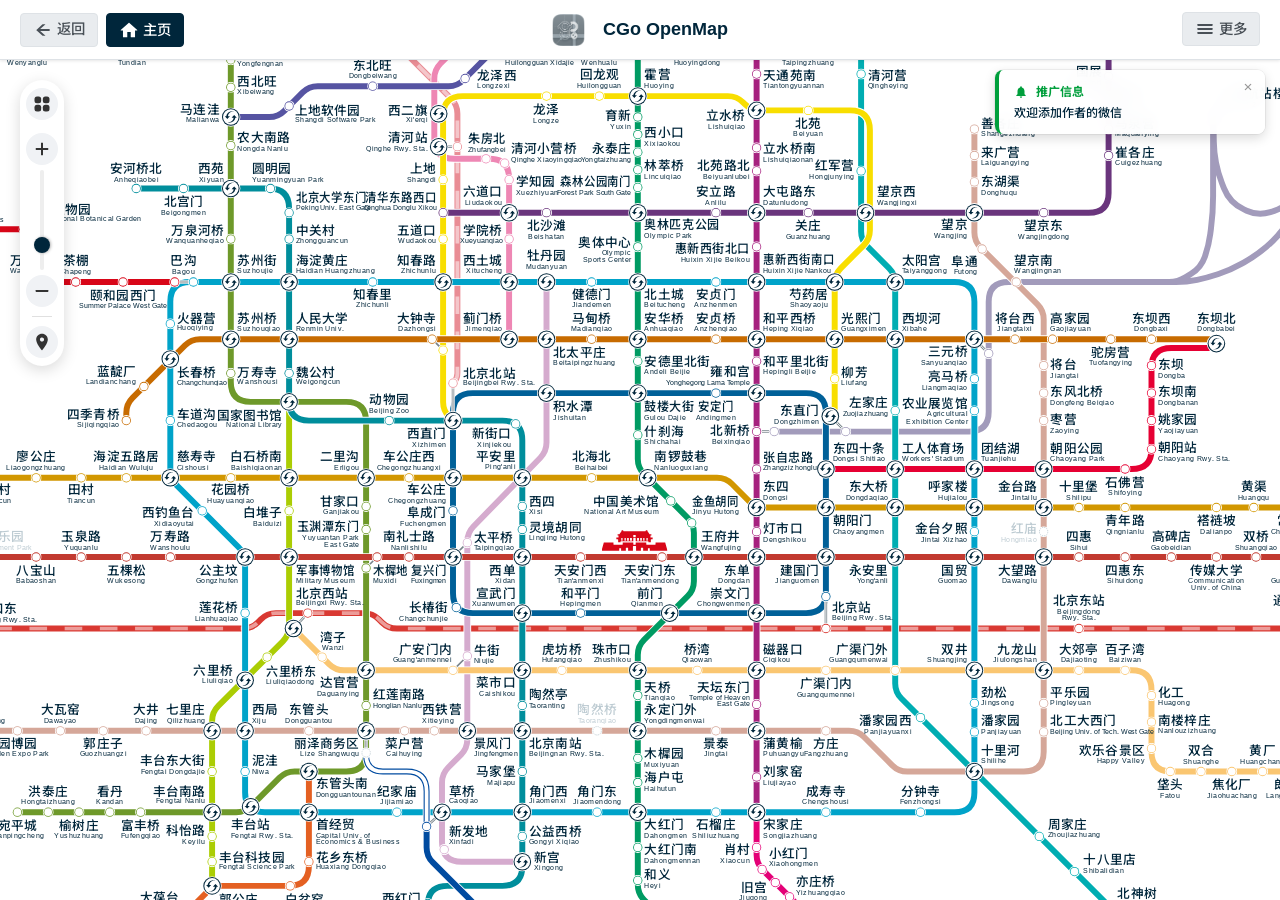
==== index.html @ d335fb93 "项目创建" ====
<!DOCTYPE html>
<html lang="zh-CN">

<head>
    <!-- ========================================================================== -->
    <!-- 1. 基础元数据与 SEO 配置 (Metadata & SEO Settings)                          -->
    <!-- 移植说明：制作新城市时，可在 city/data.js 中配置城市标题与描述，也会动态更新此处 -->
    <!-- ========================================================================== -->
    <meta charset="UTF-8">
    <meta name="viewport"
        content="width=device-width, initial-scale=1.0, maximum-scale=1.0, user-scalable=no, viewport-fit=cover">
    <meta name="color-scheme" content="light dark">
    <meta name="description" content="CGo OpenMap 是一款现代轻量、高度可扩展的开源城市轨道交通交互线路图引擎，支持快速制作和部署各城市地铁线路图。">
    <meta name="keywords" content="CGo OpenMap, 线路图开放平台, 开源地铁图, 城市轨道交通, 地铁线路图, 轨道交通">
    <meta name="author" content="Central Go">
    <meta property="og:title" content="CGo OpenMap - 城市轨道交通线路图开放平台">
    <meta property="og:description" content="轻量、现代化的开源城市轨道交通交互线路图引擎，支持自由定制与移植制作各城市线路图。">
    <meta property="og:image" content="./assets/icons/mapicon.png">

    <!-- 字体引入 (Web Fonts) -->
    <link rel="preconnect" href="https://fonts.loli.net">
    <link rel="preconnect" href="https://gstatic.loli.net" crossorigin>
    <link
        href="https://fonts.loli.net/css2?family=Arimo:wght@400;500;700&family=Noto+Sans+SC:wght@400;500;700&display=swap"
        rel="stylesheet">
    <link rel="shortcut icon" href="./assets/icons/favicon.ico">
    <link rel="manifest" href="./manifest.json">
    <meta name="theme-color" media="(prefers-color-scheme: light)" content="#ffffff">
    <meta name="theme-color" media="(prefers-color-scheme: dark)" content="#1a1a1a">
    <link rel="apple-touch-icon" href="./assets/icons/mapicon2.png">
    <meta name="apple-mobile-web-app-title" content="CGo OpenMap">
    <title>CGo OpenMap - 城市轨道交通线路图开放平台</title>

    <!-- ========================================================================== -->
    <!-- 2. 样式表加载 (Stylesheets)                                                 -->
    <!-- cgo_clr.css: 基础主题色与各线路标志色 CSS 变量                                -->
    <!-- cgo_element.css / cgo_ui.css / cgo_components.css: CGoUI 基础组件库样式表     -->
    <!-- style.css: 地图引擎核心样式、图层布局、动画与手势响应                          -->
    <!-- ========================================================================== -->
    <!-- CGoUI 核心 JS 模块预编译与最高优先级预加载 -->
    <link rel="modulepreload" href="core/cgo-ui.js?v=260903.220000">
    <link rel="stylesheet" href="css/cgo_clr.css?v=260903.220000">
    <link rel="stylesheet" href="css/cgo_element.css?v=260903.220000">
    <link rel="stylesheet" href="css/cgo_ui.css?v=260903.220000">
    <link rel="stylesheet" href="css/cgo_components.css?v=260903.220000">
    <link rel="stylesheet" href="css/style.css?v=260903.220000">
    <style>
        /* Web Components 自定义元素未注册前的占位与防无样式闪烁 (FOUC) */
        cgo-icon:not(:defined) {
            display: inline-flex;
            align-items: center;
            justify-content: center;
            visibility: visible;
            opacity: 0.6;
        }

        .title-short {
            display: none;
        }

        .title-full {
            display: inline;
        }

        @media (max-width: 768px) {
            .title-full {
                display: none;
            }

            .title-short {
                display: inline;
            }
        }
    </style>
</head>

<body>
    <!-- ========================================================================== -->
    <!-- 3. 顶部导航栏 (Header Toolbar)                                              -->
    <!-- 包含：返回按钮、主页链接、平台 Logo/标题、更多操作下拉菜单（偏好设置/帮助与关于） -->
    <!-- ========================================================================== -->
    <header class="tool-header">
        <div class="header-left">
            <button class="btn btn-info" onclick="history.back()" title="返回上一页">
                <cgo-icon name="back"></cgo-icon>
                <span>返回</span>
            </button>
            <a href="https://centralgo.site/" class="btn btn-primary" title="前往主页">
                <cgo-icon name="home"></cgo-icon>
                <span>主页</span>
            </a>
        </div>
        <div class="header-center">
            <div class="img-icon-wrapper header-logo-wrapper">
                <img src="./assets/icons/mapicon.png" alt="Logo" class="header-logo" loading="lazy" decoding="async"
                    fetchpriority="low"
                    onload="this.classList.add('loaded');this.parentElement&&this.parentElement.classList.add('loaded');">
                <cgo-icon name="sparkle" class="icon-placeholder"></cgo-icon>
            </div>
            <span class="app-title">
                <span class="title-full">CGo OpenMap</span>
                <span class="title-short">CGo OpenMap</span>
            </span>
        </div>
        <div class="header-right">
            <!-- 更多：选项下拉菜单 -->
            <div class="dropdown options-dropdown">
                <button id="options-btn" class="btn btn-info dropbtn" title="更多">
                    <cgo-icon name="menu"></cgo-icon>
                    <span>更多</span>
                </button>
                <div class="dropdown-content">
                    <!-- 偏好设置 (弹窗逻辑由 core/settings.js 驱动) -->
                    <a href="javascript:void(0)" id="settings-btn">
                        <cgo-icon name="settings"></cgo-icon>
                        <span>偏好设置</span>
                    </a>
                    <!-- 帮助与关于 (弹窗逻辑由 core/help.js 驱动) -->
                    <a href="javascript:void(0)" id="help-btn">
                        <cgo-icon name="help"></cgo-icon>
                        <span>帮助与关于</span>
                    </a>
                    <!-- 社区贡献与主理人 (指向 CONTRIBUTING.md) -->
                    <a href="./CONTRIBUTING.md" target="_blank">
                        <cgo-icon name="user"></cgo-icon>
                        <span>贡献与主理人</span>
                    </a>
                </div>
            </div>
        </div>
    </header>

    <!-- ========================================================================== -->
    <!-- 4. 地图主视口与交互层 (Map Viewport & Layer Hierarchy)                        -->
    <!-- 层级自底向上：                                                               -->
    <!--   1. scattered-layer: 背景装饰物（如指南针、城门、河流图标等）                  -->
    <!--   2. lines-layer: SVG 矢量线路层（绘制圆角折线）                              -->
    <!--   3. not-open-layer: 在建/规划虚线层                                         -->
    <!--   4. highlight-layer: 选线高亮发光层                                        -->
    <!--   5. stations-layer: 车站圆点/换乘标记点 (Station Nodes)                      -->
    <!--   6. labels-layer: 车站中英文名称标签 (Station Labels)                       -->
    <!-- ========================================================================== -->
    <div style="position: relative; flex: 1; overflow: hidden; width: 100%;">
        <!-- 现代化浮动控制条：检索入口、缩放滑块、LBS 查找最近车站 -->
        <div id="modern-zoom-control">
            <button id="mz-menu" title="检索面板" style="margin-bottom: 8px;">
                <cgo-icon name="view-grid" style="width:20px;height:20px;"></cgo-icon>
            </button>
            <button id="mz-in" title="放大"><cgo-icon name="zoom-in"></cgo-icon></button>
            <div class="mz-slider-track">
                <input type="range" id="mz-slider" min="0.5" max="3.0" step="0.1" value="1.0">
            </div>
            <button id="mz-out" title="缩小"><cgo-icon name="zoom-out"></cgo-icon></button>
            <div style="width: 20px; height: 1px; background-color: #e0e0e0; margin: 4px 0;"></div>
            <button id="locate-btn" title="查找最近车站">
                <cgo-icon name="location" size="20"></cgo-icon>
            </button>
        </div>

        <!-- 车站详情信息卡片面板 (由 core/script.js 与 city/beijing/stacard 动态填充) -->
        <div id="info-panel" style="display:none;"></div>

        <!-- 鼠标悬停线路显示的气泡徽标提示 -->
        <div id="line-tooltip">
            <img id="line-tooltip-img" src="" alt="">
        </div>

        <!-- 地图平移缩放主容器 -->
        <div id="map-container">
            <div id="map-content">
                <div id="scattered-layer"></div>
                <svg id="lines-layer"></svg>
                <svg id="not-open-layer"></svg>
                <svg id="highlight-layer"></svg>
                <div id="stations-layer"></div>
                <div id="labels-layer"></div>
            </div>
        </div>

        <!-- 拖拽面板吸附侧边栏时的辅助幽灵阴影 -->
        <div id="drag-ghost"></div>
    </div>

    <!-- ========================================================================== -->
    <!-- 5. 图例与检索抽屉面板 (Legend & Search Drawer Modal)                        -->
    <!-- 默认浮层弹出；点击固定按钮后可变为桌面端常驻侧边栏                            -->
    <!-- ========================================================================== -->
    <div id="legend-overlay">
        <div class="legend-modal">
            <button class="legend-close-btn" title="收起面板">
                <span class="btn-content"><cgo-icon name="arrow-right" class="arrow-icon"
                        style="transform: rotate(180deg); width: 18px; height: 18px; display: block;"></cgo-icon></span>
            </button>
            <button class="legend-pin-btn" id="legend-pin-btn" title="固定面板">
                <cgo-icon name="pin-angle" size="18"></cgo-icon>
            </button>
            <div id="legend-content"></div>
        </div>
    </div>

    <!-- ========================================================================== -->
    <!-- 6. 业务脚本加载链 (Script Execution Order)                                  -->
    <!-- 【移植重点】：                                                              -->
    <!-- 1. 多城市注册总线 (city/data.js) 必须最先加载                                 -->
    <!-- 2. 目标城市数据文件 (city/{city_id}/*) 依次加载                               -->
    <!--    - {city}.js: 城市业务逻辑与关系配置                                       -->
    <!--    - stacard/script.js: 车站卡片系统与地图切片引擎 (StaCard API)              -->
    <!--    - data_stations.js: 车站坐标与名称                                         -->
    <!--    - data_lines.js: 线路串联与折线点                                          -->
    <!--    - data_virtual_transfers.js: 虚拟/站外换乘关系                             -->
    <!--    - data_scattered.js: 地图装饰物                                            -->
    <!--    - data_legend.js: 图例分组配置                                             -->
    <!--    - data_timetable.js: 首末班车时刻                                         -->
    <!--    - data_notopen.js: 在建线路虚线                                            -->
    <!-- 3. 核心引擎 (core/script.js) 读取上述数据并统一渲染                           -->
    <!-- 4. UI 模块 (core/help.js, core/settings.js, core/notice.js, core/cgo-ui.js) -->
    <!-- ========================================================================== -->
    <!-- 城市注册总线与基础元数据 -->
    <script src="city/data.js?v=260902.210000"></script>
    <!-- 动态按序加载当前激活城市的专属业务与全套数据文件 (根据 URL ?city= 或 LocalStorage 判定) -->
    <script>
        (function () {
            var city = window.CityDataManager ? window.CityDataManager.getCurrentCity() : null;
            var folder = (city && city.folder) ? city.folder : "./city/beijing";
            var cityId = (city && city.id) ? city.id : "beijing";
            var v = "260902.210000";

            // 同步写入当前激活城市的脚本依赖，确保在核心引擎执行前完成加载
            document.write('<script src="' + folder + '/' + cityId + '.js?v=' + v + '"><\/script>');
            document.write('<script type="module" src="' + folder + '/stacard/script.js?v=' + v + '"><\/script>');
            document.write('<script src="' + folder + '/data_stations.js?v=' + v + '"><\/script>');
            document.write('<script src="' + folder + '/data_lines.js?v=' + v + '"><\/script>');
            document.write('<script src="' + folder + '/data_virtual_transfers.js?v=' + v + '"><\/script>');
            document.write('<script src="' + folder + '/data_scattered.js?v=' + v + '"><\/script>');
            document.write('<script src="' + folder + '/data_legend.js?v=' + v + '"><\/script>');
            document.write('<script src="' + folder + '/data_timetable.js?v=' + v + '"><\/script>');
            document.write('<script src="' + folder + '/data_notopen.js?v=' + v + '"><\/script>');
        })();
    </script>
    <!-- 核心地图渲染引擎 -->
    <script type="module" src="core/script.js?v=260902.210000"></script>
    <!-- 辅助面板逻辑 -->
    <script src="core/help.js?v=260902.210000"></script>
    <script src="core/settings.js?v=260902.210000"></script>
    <script>
        // 动态加载公告与运营通知系统
        (function () {
            var script = document.createElement('script');
            script.src = "core/notice.js?v=260902.210000&t=" + Date.now();
            document.body.appendChild(script);
        })();
    </script>
    <!-- CGoUI Web Components 基础组件库 -->
    <script type="module" src="core/cgo-ui.js?v=260902.210000"></script>
    <script>
        // 图片加载完毕后添加 loaded 类，配合 CSS 实现平滑淡入
        document.addEventListener('DOMContentLoaded', function () {
            document.querySelectorAll('.img-icon-wrapper img').forEach(function (img) {
                if (img.complete && img.naturalWidth !== 0) {
                    img.classList.add('loaded');
                    if (img.parentElement) img.parentElement.classList.add('loaded');
                }
            });
        });

        // 注册 PWA 渐进式应用 Service Worker，提供离线访问与切片缓存
        if ('serviceWorker' in navigator) {
            window.addEventListener('load', function () {
                navigator.serviceWorker.register('./sw.js')
                    .then(function (reg) {
                        console.log('[SW] Service Worker 注册成功，作用域:', reg.scope);
                    })
                    .catch(function (err) {
                        console.warn('[SW] Service Worker 注册失败:', err);
                    });
            });
        }
    </script>
</body>

</html>
---- css/cgo_clr.css ----
/*
 * ╔══════════════════════════════════════════════════════════════╗
 * ║           CGo UI Library — cgo_clr.css                      ║
 * ║           颜色与配色系统 (Color & Palette System)            ║
 * ║                                                              ║
 * ║  版本：1.0.0 · 2026-06                                       ║
 * ║  作者：Central Go / NaL                                      ║
 * ║                                                              ║
 * ║  内容：                                                      ║
 * ║    1. 全局色彩 Token（亮色 / 暗色主题）                       ║
 * ║    2. 语义色（成功 / 警告 / 危险 / 信息）                     ║
 * ║    3. 管理台权限色                                            ║
 * ║    4. 玻璃态（Glassmorphism）色                               ║
 * ║    5. 地图专用色（线路图背景、站点描边等）                     ║
 * ║    6. 北京地铁各线路标志色                                    ║
 * ║    7. 用户头像预制配色                                        ║
 * ║    8. 品牌色与系统自适应 Token                                ║
 * ╚══════════════════════════════════════════════════════════════╝
 */

/* =====================================================
   §1  全局色彩 Token — 亮色模式 (Light Mode)
   ===================================================== */
:root {
    /* ── 背景层 ── */
    --bg-color: #f8f9fa; /* 页面底层背景 */
    --bg-body: var(--bg-color);
    --card-bg: #ffffff; /* 卡片 / 表格 / 容器背景 */
    --panel-bg: #ffffff; /* 面板背景 */
    --bg-card: var(--card-bg);

    /* ── 文字 ── */
    --text-main: #00263b; /* 主文字（品牌深蓝黑） */
    --text-light: #636f75; /* 次要 / 辅助文字 */
    --text-color: var(--text-main);

    /* ── 边框 / 分割线 ── */
    --border-color: #dee2e6;

    /* ── 品牌主色 ── */
    --primary-color: #00263b; /* 深蓝：按钮 / 高亮 / 选中 */
    --primary-hover: #004060;
    --btn-text: #ffffff;

    /* ── 导航 ── */
    --header-bg: #ffffff;
    --header-height: 60px;
    --footer-bg: #ffffff;

    /* ── 次级按钮 (灰色系) ── */
    --btn-info-bg: #e9ecef;
    --btn-info-text: #495057;
    --btn-info-hover: #dee2e6;

    /* ── 表格 ── */
    --table-head-bg: #f1f3f5;
    --table-head-text: #00263b;
    --table-row-hover: #f8f9fa;
    --table-cell-border: #eeeeee;

    /* ── 选项卡 ── */
    --tab-bg: #f8f9fa;
    --tab-hover: rgba(0, 0, 0, 0.03);

    /* ── 帮助弹窗 ── */
    --help-code-bg: #f7f9fa;
    --filter-tag-bg: #f8f9fa;
    --filter-toolbar-bg: #eef2f7;
}

/* =====================================================
   §1  全局色彩 Token — 暗色模式 (Dark Mode)
   ===================================================== */
[data-theme='dark'] {
    --bg-color: #1a1a1a;
    --bg-body: var(--bg-color);
    --card-bg: #1f2020;
    --panel-bg: #1f2020;
    --bg-card: var(--card-bg);

    --text-main: #e5e8ea;
    --text-light: #a0b0b9;
    --text-color: var(--text-main);

    --border-color: #333333;

    --primary-color: #006098; /* 暗模式下提亮，适配深底 */
    --primary-hover: #0070b0;
    --btn-text: #ffffff;

    --header-bg: #1f2020;
    --footer-bg: #1f2020;

    --btn-info-bg: #373838;
    --btn-info-text: #e5e8ea;
    --btn-info-hover: #4a4b4c;

    --table-head-bg: #2c2d2e;
    --table-head-text: #e5e8ea;
    --table-row-hover: #2a2b2c;
    --table-cell-border: #333333;

    --tab-bg: #2c2d2e;
    --tab-hover: rgba(255, 255, 255, 0.05);

    --help-code-bg: #2a2a2a;
    --filter-tag-bg: #2c2d2e;
    --filter-toolbar-bg: #2c2d2e;
}

/* =====================================================
   §2  语义色 (Semantic Colors)
   ===================================================== */
:root {
    /* 成功 */
    --success-color: #34a853;
    --success-bg: #e6ffed;
    --success-border: #a8d5b5;

    /* 警告 */
    --warning-color: #f59e0b;
    --warning-bg: rgba(255, 243, 205, 0.5);
    --warning-border: rgba(255, 238, 186, 0.5);

    /* 危险 */
    --danger-color: #ea4335;
    --danger-hover: #b3261e;
    --danger-bg: #fff1f1;
    --danger-border: #e58f8f;

    /* 信息 */
    --info-color: #006098;
    --info-bg: #e8f0fe;
    --info-border: #b8d0ee;

    /* 对比模式 — 差异 */
    --diff-bg: #efbdc3;
    --diff-text: #d93025;
    /* 对比模式 — 相同 */
    --same-bg: #e6ffed;
    --same-text: #137333;
    /* 选中列 */
    --selected-bg: #e8f0fe;
}

[data-theme='dark'] {
    --success-color: #34a853;
    --success-bg: #1b3e20;
    --success-border: #2d5c36;

    --warning-color: #f59e0b;
    --warning-bg: rgba(100, 75, 0, 0.2);
    --warning-border: rgba(120, 90, 0, 0.3);

    --danger-color: #ea4335;
    --danger-hover: #ff5252;
    --danger-bg: #3b0f0f;
    --danger-border: #7a2424;

    --info-color: #006098;
    --info-bg: #1a2a3a;
    --info-border: #2a4060;

    --diff-bg: #5c1b1b;
    --diff-text: #ea4335;
    --same-bg: #1b3e20;
    --same-text: #34a853;
    --selected-bg: rgba(66, 133, 244, 0.2);
}

/* =====================================================
   §3  管理台权限色 (Admin Permission Colors)
   ===================================================== */
:root {
    --permission-enabled: #16803d;
    --permission-enabled-soft: #edf8f1;
    --permission-enabled-border: #badfc8;

    --permission-disabled: #52637a;
    --permission-disabled-soft: #f0f4f8;
    --permission-disabled-border: #b9c5d4;

    --permission-hidden: #c62828;
    --permission-hidden-soft: #fff1f1;
    --permission-hidden-border: #e58f8f;

    --permission-inherit: #64748b;
    --permission-inherit-soft: #f2f5f8;
    --permission-inherit-border: #d2dbe6;
}

[data-theme='dark'] {
    --permission-enabled: #81c995;
    --permission-enabled-soft: #163820;
    --permission-enabled-border: #245934;

    --permission-disabled: #94a3b8;
    --permission-disabled-soft: #202936;
    --permission-disabled-border: #334155;

    --permission-hidden: #ff8a80;
    --permission-hidden-soft: #3d1414;
    --permission-hidden-border: #5c1c1c;

    --permission-inherit: #a1b0cb;
    --permission-inherit-soft: #242d3d;
    --permission-inherit-border: #37455d;
}

/* =====================================================
   §4  玻璃态色 (Glassmorphism)
   ===================================================== */
:root {
    --glass-bg: rgba(255, 255, 255, 0.7);
    --glass-border: rgba(255, 255, 255, 0.4);
    --glass-shadow: rgba(0, 0, 0, 0.08);
    --sidebar-width: 220px;
}

[data-theme='dark'] {
    --glass-bg: rgba(31, 32, 32, 0.6);
    --glass-border: rgba(255, 255, 255, 0.05);
    --glass-shadow: rgba(0, 0, 0, 0.25);
}

/* =====================================================
   §5  地图专用色 (Map-specific Colors)
   ===================================================== */
:root {
    --map-bg: #ffffff;
    --station-stroke: #00263b;
    --not-open-color: #bdcbd2;
    --panel-header-bg: #00263b;
    --panel-header-text: #ffffff;
    --close-btn-color: rgba(255, 255, 255, 0.6);
    --capsule-bg: #ffffff;
    --capsule-text: #333333;
    --stops-tag-bg: #f0f2f5;
    --control-bg: #ffffff;
    --ctrl-btn-bg: #f0f2f5;
    --ctrl-icon: #333333;
    --ctrl-hover: #e1e4e8;
    --divider: #e0e0e0;
    --list-hover: #f0f2f5;
    --sta-stroke-width-cn: 2px;
    --sta-stroke-width-en: 1.75px;
}

[data-theme='dark'] {
    --map-bg: #1a1a1a;
    --station-stroke: #bdcbd2;
    --not-open-color: #4e4e4e;
    --panel-header-bg: #373838;
    --panel-header-text: #e5e8ea;
    --close-btn-color: #78848b;
    --capsule-bg: #1f2020;
    --capsule-text: #78848b;
    --stops-tag-bg: #78848b;
    --control-bg: #1f2020;
    --ctrl-btn-bg: #373838;
    --ctrl-icon: #78848b;
    --ctrl-hover: #4f4f4f;
    --divider: #333333;
    --list-hover: #373838;
}

/* =====================================================
   §6  北京地铁线路标志色 (Beijing Metro Line Colors)
   ===================================================== */

/* 地铁线路色工具类：可直接写 class="line-bg line-1号线八通线" */
.line-bg {
    color: var(--line-color-text-light);
    display: inline-block;
}

.line-bg.line-1号线八通线,
.filter-tag[data-line='1号线八通线'].active {
    background-color: var(--line-color-1);
    color: var(--line-color-text-light);
}

.line-bg.line-2号线,
.filter-tag[data-line='2号线'].active {
    background-color: var(--line-color-2);
    color: var(--line-color-text-light);
}

.line-bg.line-3号线,
.filter-tag[data-line='3号线'].active {
    background-color: var(--line-color-3);
    color: var(--line-color-text-light);
}

.line-bg.line-4号线大兴线,
.filter-tag[data-line='4号线大兴线'].active {
    background-color: var(--line-color-4);
    color: var(--line-color-text-light);
}

.line-bg.line-5号线,
.filter-tag[data-line='5号线'].active {
    background-color: var(--line-color-5);
    color: var(--line-color-text-light);
}

.line-bg.line-6号线,
.filter-tag[data-line='6号线'].active {
    background-color: var(--line-color-6);
    color: var(--line-color-text-light);
}

.line-bg.line-7号线,
.filter-tag[data-line='7号线'].active {
    background-color: var(--line-color-7);
    color: var(--line-color-text-dark);
}

.line-bg.line-8号线,
.filter-tag[data-line='8号线'].active {
    background-color: var(--line-color-8);
    color: var(--line-color-text-light);
}

.line-bg.line-9号线,
.filter-tag[data-line='9号线'].active {
    background-color: var(--line-color-9);
    color: var(--line-color-text-dark);
}

.line-bg.line-10号线,
.filter-tag[data-line='10号线'].active {
    background-color: var(--line-color-10);
    color: var(--line-color-text-light);
}

.line-bg.line-11号线,
.filter-tag[data-line='11号线'].active {
    background-color: var(--line-color-11);
    color: var(--line-color-text-light);
}

.line-bg.line-12号线,
.filter-tag[data-line='12号线'].active {
    background-color: var(--line-color-12);
    color: var(--line-color-text-light);
}

.line-bg.line-13号线,
.filter-tag[data-line='13号线'].active {
    background-color: var(--line-color-13);
    color: var(--line-color-text-dark);
}

.line-bg.line-14号线,
.filter-tag[data-line='14号线'].active {
    background-color: var(--line-color-14);
    color: var(--line-color-text-dark);
}

.line-bg.line-15号线,
.filter-tag[data-line='15号线'].active {
    background-color: var(--line-color-15);
    color: var(--line-color-text-light);
}

.line-bg.line-16号线,
.filter-tag[data-line='16号线'].active {
    background-color: var(--line-color-16);
    color: var(--line-color-text-light);
}

.line-bg.line-17号线,
.filter-tag[data-line='17号线'].active {
    background-color: var(--line-color-17);
    color: var(--line-color-text-light);
}

.line-bg.line-18号线,
.filter-tag[data-line='18号线'].active {
    background-color: var(--line-color-18);
    color: var(--line-color-text-light);
}

.line-bg.line-19号线,
.filter-tag[data-line='19号线'].active {
    background-color: var(--line-color-19);
    color: var(--line-color-text-dark);
}

.line-bg.line-22号线,
.filter-tag[data-line='22号线'].active {
    background-color: var(--line-color-22);
    color: var(--line-color-text-dark);
}

.line-bg.line-28号线,
.filter-tag[data-line='28号线'].active {
    background-color: var(--line-color-28);
    color: var(--line-color-text-light);
}

.line-bg.line-亦庄线,
.filter-tag[data-line='亦庄线'].active {
    background-color: var(--line-color-24);
    color: var(--line-color-text-light);
}

.line-bg.line-亦庄T1线,
.filter-tag[data-line='亦庄T1线'].active {
    background-color: var(--line-color-t1);
    color: var(--line-color-text-light);
}

.line-bg.line-房山线,
.filter-tag[data-line='房山线'].active {
    background-color: var(--line-color-25);
    color: var(--line-color-text-light);
}

.line-bg.line-燕房线,
.filter-tag[data-line='燕房线'].active {
    background-color: var(--line-color-25w);
    color: var(--line-color-text-light);
}

.line-bg.line-S1线,
.filter-tag[data-line='S1线'].active {
    background-color: var(--line-color-26);
    color: var(--line-color-text-light);
}

.line-bg.line-昌平线,
.filter-tag[data-line='昌平线'].active {
    background-color: var(--line-color-27);
    color: var(--line-color-text-dark);
}

.line-bg.line-西郊线,
.filter-tag[data-line='西郊线'].active {
    background-color: var(--line-color-xj);
    color: var(--line-color-text-light);
}

.line-bg.line-首都机场线,
.filter-tag[data-line='首都机场线'].active {
    background-color: var(--line-color-cae);
    color: var(--line-color-text-dark);
}

.line-bg.line-大兴机场线,
.filter-tag[data-line='大兴机场线'].active {
    background-color: var(--line-color-dae);
    color: var(--line-color-text-light);
}

.line-bg.line-市郊S1线,
.filter-tag[data-line='市郊S1线'].active {
    background-color: var(--line-color-sub-s1);
    color: var(--line-color-text-light);
}

.line-bg.line-市郊S2线,
.filter-tag[data-line='市郊S2线'].active {
    background-color: var(--line-color-sub-s2);
    color: var(--line-color-text-light);
}

.line-bg.line-市郊S5线,
.filter-tag[data-line='市郊S5线'].active {
    background-color: var(--line-color-sub-s5);
    color: var(--line-color-text-light);
}

.line-bg.line-市郊S6线,
.filter-tag[data-line='市郊S6线'].active {
    background-color: var(--line-color-sub-s6);
    color: var(--line-color-text-light);
}

/* 通用"全部"标签 */
.filter-tag[data-line='all'].active {
    background: var(--primary-color);
    color: var(--line-color-text-light);
}

/* ── 线路行内标签 ── */
.line-tag {
    display: inline-block;
    margin-left: 5px;
    padding: 1px 6px;
    border-radius: 10px;
    font-size: 11px;
    white-space: nowrap;
    vertical-align: middle;
}

/* ── CSS 变量：线路色（双色板设计） ── */
:root {
    /* =====================================================
       1. 官方标志色 (Official Line Colors)
       ===================================================== */
    --line-1-official: #c23a30;
    --line-2-official: #006098;
    --line-3-official: #e60033;
    --line-4-official: #008e9c;
    --line-5-official: #a6217f;
    --line-6-official: #d29700;
    --line-7-official: #fac671;
    --line-8-official: #009b6b;
    --line-9-official: #8fc31f;
    --line-10-official: #009bc0;
    --line-11-official: #ed796b;
    --line-12-official: #c76b00;
    --line-13-official: #f9e700;
    --line-14-official: #d5a7a1;
    --line-15-official: #6a357d;
    --line-16-official: #76a32d;
    --line-17-official: #00a9a9;
    --line-18-official: #5654a2;
    --line-19-official: #d6abc1;
    --line-22-official: #f7c8ce;
    --line-28-official: #35570b;
    --line-24-official: #e40077;
    --line-t1-official: #e6081b;
    --line-25-official: #e46022;
    --line-25w-official: #e46022;
    --line-26-official: #b25921;
    --line-27-official: #de82b2;
    --line-xj-official: #e6081b;
    --line-cae-official: #a29bbb;
    --line-dae-official: #004ba0;
    --line-sub-s1-official: #717071;
    --line-sub-s2-official: #717071;
    --line-sub-s5-official: #717071;
    --line-sub-s6-official: #717071;

    --line-text-light-official: #ffffff;
    --line-text-dark-official: #002538;

    /* =====================================================
       2. 优化色 (Screen Adaptive Line Colors)
       注：数值参考自 scmap_original/data_lines.js
       ===================================================== */
    --line-1-screen: #c23a30;
    --line-2-screen: #006098;
    --line-3-screen: #e60033;
    --line-4-screen: #008e9c;
    --line-5-screen: #a6217f;
    --line-6-screen: #d29700;
    --line-7-screen: #fac671;
    --line-8-screen: #009b63;
    --line-9-screen: #abcd03;
    --line-10-screen: #00a3c9;
    --line-11-screen: #ed796b;
    --line-12-screen: #c76b00;
    --line-13-screen: #f8de00;
    --line-14-screen: #d5a7a9;
    --line-15-screen: #6a357d;
    --line-16-screen: #6e992a;
    --line-17-screen: #00adb2;
    --line-18-screen: #5654a2;
    --line-19-screen: #d5abce;
    --line-22-screen: #f7c8ce;
    --line-28-screen: #35570b;
    --line-24-screen: #e40077;
    --line-t1-screen: #d80618;
    --line-25-screen: #e46022;
    --line-25w-screen: #e46022;
    --line-26-screen: #b25921;
    --line-27-screen: #ee87b4;
    --line-xj-screen: #d80618;
    --line-cae-screen: #a29bbb;
    --line-dae-screen: #004ba0;
    --line-sub-s1-screen: #d93932;
    --line-sub-s2-screen: #4080b7;
    --line-sub-s5-screen: #e98d95;
    --line-sub-s6-screen: #919a47;

    --line-text-light-screen: #ffffff;
    --line-text-dark-screen: #00263b;

    /* =====================================================
       3. 通用映射变量 (默认映射至优化色)
       ===================================================== */
    --line-color-1: var(--line-1-screen);
    --line-color-2: var(--line-2-screen);
    --line-color-3: var(--line-3-screen);
    --line-color-4: var(--line-4-screen);
    --line-color-5: var(--line-5-screen);
    --line-color-6: var(--line-6-screen);
    --line-color-7: var(--line-7-screen);
    --line-color-8: var(--line-8-screen);
    --line-color-9: var(--line-9-screen);
    --line-color-10: var(--line-10-screen);
    --line-color-11: var(--line-11-screen);
    --line-color-12: var(--line-12-screen);
    --line-color-13: var(--line-13-screen);
    --line-color-14: var(--line-14-screen);
    --line-color-15: var(--line-15-screen);
    --line-color-16: var(--line-16-screen);
    --line-color-17: var(--line-17-screen);
    --line-color-18: var(--line-18-screen);
    --line-color-19: var(--line-19-screen);
    --line-color-22: var(--line-22-screen);
    --line-color-28: var(--line-28-screen);
    --line-color-24: var(--line-24-screen);
    --line-color-t1: var(--line-t1-screen);
    --line-color-25: var(--line-25-screen);
    --line-color-25w: var(--line-25w-screen);
    --line-color-26: var(--line-26-screen);
    --line-color-27: var(--line-27-screen);
    --line-color-xj: var(--line-xj-screen);
    --line-color-cae: var(--line-cae-screen);
    --line-color-dae: var(--line-dae-screen);
    --line-color-sub-s1: var(--line-sub-s1-screen);
    --line-color-sub-s2: var(--line-sub-s2-screen);
    --line-color-sub-s5: var(--line-sub-s5-screen);
    --line-color-sub-s6: var(--line-sub-s6-screen);

    --line-color-text-light: var(--line-text-light-screen);
    --line-color-text-dark: var(--line-text-dark-screen);
}

/* =====================================================
   4. 色板属性选择器
   ===================================================== */
[data-color-palette='official'] {
    --line-color-1: var(--line-1-official);
    --line-color-2: var(--line-2-official);
    --line-color-3: var(--line-3-official);
    --line-color-4: var(--line-4-official);
    --line-color-5: var(--line-5-official);
    --line-color-6: var(--line-6-official);
    --line-color-7: var(--line-7-official);
    --line-color-8: var(--line-8-official);
    --line-color-9: var(--line-9-official);
    --line-color-10: var(--line-10-official);
    --line-color-11: var(--line-11-official);
    --line-color-12: var(--line-12-official);
    --line-color-13: var(--line-13-official);
    --line-color-14: var(--line-14-official);
    --line-color-15: var(--line-15-official);
    --line-color-16: var(--line-16-official);
    --line-color-17: var(--line-17-official);
    --line-color-18: var(--line-18-official);
    --line-color-19: var(--line-19-official);
    --line-color-22: var(--line-22-official);
    --line-color-28: var(--line-28-official);
    --line-color-24: var(--line-24-official);
    --line-color-t1: var(--line-t1-official);
    --line-color-25: var(--line-25-official);
    --line-color-25w: var(--line-25w-official);
    --line-color-26: var(--line-26-official);
    --line-color-27: var(--line-27-official);
    --line-color-xj: var(--line-xj-official);
    --line-color-cae: var(--line-cae-official);
    --line-color-dae: var(--line-dae-official);
    --line-color-sub-s1: var(--line-sub-s1-official);
    --line-color-sub-s2: var(--line-sub-s2-official);
    --line-color-sub-s5: var(--line-sub-s5-official);
    --line-color-sub-s6: var(--line-sub-s6-official);

    --line-color-text-light: var(--line-text-light-official);
    --line-color-text-dark: var(--line-text-dark-official);
}

[data-color-palette='screen'] {
    --line-color-1: var(--line-1-screen);
    --line-color-2: var(--line-2-screen);
    --line-color-3: var(--line-3-screen);
    --line-color-4: var(--line-4-screen);
    --line-color-5: var(--line-5-screen);
    --line-color-6: var(--line-6-screen);
    --line-color-7: var(--line-7-screen);
    --line-color-8: var(--line-8-screen);
    --line-color-9: var(--line-9-screen);
    --line-color-10: var(--line-10-screen);
    --line-color-11: var(--line-11-screen);
    --line-color-12: var(--line-12-screen);
    --line-color-13: var(--line-13-screen);
    --line-color-14: var(--line-14-screen);
    --line-color-15: var(--line-15-screen);
    --line-color-16: var(--line-16-screen);
    --line-color-17: var(--line-17-screen);
    --line-color-18: var(--line-18-screen);
    --line-color-19: var(--line-19-screen);
    --line-color-22: var(--line-22-screen);
    --line-color-28: var(--line-28-screen);
    --line-color-24: var(--line-24-screen);
    --line-color-t1: var(--line-t1-screen);
    --line-color-25: var(--line-25-screen);
    --line-color-25w: var(--line-25w-screen);
    --line-color-26: var(--line-26-screen);
    --line-color-27: var(--line-27-screen);
    --line-color-xj: var(--line-xj-screen);
    --line-color-cae: var(--line-cae-screen);
    --line-color-dae: var(--line-dae-screen);
    --line-color-sub-s1: var(--line-sub-s1-screen);
    --line-color-sub-s2: var(--line-sub-s2-screen);
    --line-color-sub-s5: var(--line-sub-s5-screen);
    --line-color-sub-s6: var(--line-sub-s6-screen);

    --line-color-text-light: var(--line-text-light-screen);
    --line-color-text-dark: var(--line-text-dark-screen);
}

/* =====================================================
   §7  用户头像预制配色 (Avatar Preset Colors)
   ===================================================== */
:root {
    /* 15色头像旧色板（保留用于后向兼容） */
    --avatar-color-red: #d93025;
    --avatar-color-orange: #e46022;
    --avatar-color-amber: #d29700;
    --avatar-color-yellow: #e8b800;
    --avatar-color-lime: #8fc31f;
    --avatar-color-green: #009655;
    --avatar-color-teal: #008e9c;
    --avatar-color-sky: #009bc0;
    --avatar-color-blue: #006098;
    --avatar-color-indigo: #3a4db8;
    --avatar-color-purple: #6a357d;
    --avatar-color-pink: #de82b2;
    --avatar-color-brown: #b25921;
    --avatar-color-gray: #78848b;
    --avatar-color-dark: #00263b;

    /* 30色头像新色板 (自 cgoauth/app.js) */
    --avatar-color-0: #ef4444;
    --avatar-color-1: #f87171;
    --avatar-color-2: #f97316;
    --avatar-color-3: #fb923c;
    --avatar-color-4: #f59e0b;
    --avatar-color-5: #eab308;
    --avatar-color-6: #fef08a;
    --avatar-color-7: #84cc16;
    --avatar-color-8: #a3e635;
    --avatar-color-9: #22c55e;
    --avatar-color-10: #10b981;
    --avatar-color-11: #059669;
    --avatar-color-12: #064e3b;
    --avatar-color-13: #0d9488;
    --avatar-color-14: #14b8a6;
    --avatar-color-15: #22d3ee;
    --avatar-color-16: #38bdf8;
    --avatar-color-17: #2563eb;
    --avatar-color-18: #1d4ed8;
    --avatar-color-19: #1e3a8a;
    --avatar-color-20: #4f46e5;
    --avatar-color-21: #6366f1;
    --avatar-color-22: #8b5cf6;
    --avatar-color-23: #c084fc;
    --avatar-color-24: #d946ef;
    --avatar-color-25: #ec4899;
    --avatar-color-26: #f472b6;
    --avatar-color-27: #fda4af;
    --avatar-color-28: #64748b;
    --avatar-color-29: #334155;
}

/* 头像色旧工具类（保留） */
.avatar-color-red {
    color: var(--avatar-color-red);
    fill: var(--avatar-color-red);
}
.avatar-color-orange {
    color: var(--avatar-color-orange);
    fill: var(--avatar-color-orange);
}
.avatar-color-amber {
    color: var(--avatar-color-amber);
    fill: var(--avatar-color-amber);
}
.avatar-color-yellow {
    color: var(--avatar-color-yellow);
    fill: var(--avatar-color-yellow);
}
.avatar-color-lime {
    color: var(--avatar-color-lime);
    fill: var(--avatar-color-lime);
}
.avatar-color-green {
    color: var(--avatar-color-green);
    fill: var(--avatar-color-green);
}
.avatar-color-teal {
    color: var(--avatar-color-teal);
    fill: var(--avatar-color-teal);
}
.avatar-color-sky {
    color: var(--avatar-color-sky);
    fill: var(--avatar-color-sky);
}
.avatar-color-blue {
    color: var(--avatar-color-blue);
    fill: var(--avatar-color-blue);
}
.avatar-color-indigo {
    color: var(--avatar-color-indigo);
    fill: var(--avatar-color-indigo);
}
.avatar-color-purple {
    color: var(--avatar-color-purple);
    fill: var(--avatar-color-purple);
}
.avatar-color-pink {
    color: var(--avatar-color-pink);
    fill: var(--avatar-color-pink);
}
.avatar-color-brown {
    color: var(--avatar-color-brown);
    fill: var(--avatar-color-brown);
}
.avatar-color-gray {
    color: var(--avatar-color-gray);
    fill: var(--avatar-color-gray);
}
.avatar-color-dark {
    color: var(--avatar-color-dark);
    fill: var(--avatar-color-dark);
}

/* 头像色新工具类 */
.avatar-color-0 {
    color: var(--avatar-color-0);
    fill: var(--avatar-color-0);
}
.avatar-color-1 {
    color: var(--avatar-color-1);
    fill: var(--avatar-color-1);
}
.avatar-color-2 {
    color: var(--avatar-color-2);
    fill: var(--avatar-color-2);
}
.avatar-color-3 {
    color: var(--avatar-color-3);
    fill: var(--avatar-color-3);
}
.avatar-color-4 {
    color: var(--avatar-color-4);
    fill: var(--avatar-color-4);
}
.avatar-color-5 {
    color: var(--avatar-color-5);
    fill: var(--avatar-color-5);
}
.avatar-color-6 {
    color: var(--avatar-color-6);
    fill: var(--avatar-color-6);
}
.avatar-color-7 {
    color: var(--avatar-color-7);
    fill: var(--avatar-color-7);
}
.avatar-color-8 {
    color: var(--avatar-color-8);
    fill: var(--avatar-color-8);
}
.avatar-color-9 {
    color: var(--avatar-color-9);
    fill: var(--avatar-color-9);
}
.avatar-color-10 {
    color: var(--avatar-color-10);
    fill: var(--avatar-color-10);
}
.avatar-color-11 {
    color: var(--avatar-color-11);
    fill: var(--avatar-color-11);
}
.avatar-color-12 {
    color: var(--avatar-color-12);
    fill: var(--avatar-color-12);
}
.avatar-color-13 {
    color: var(--avatar-color-13);
    fill: var(--avatar-color-13);
}
.avatar-color-14 {
    color: var(--avatar-color-14);
    fill: var(--avatar-color-14);
}
.avatar-color-15 {
    color: var(--avatar-color-15);
    fill: var(--avatar-color-15);
}
.avatar-color-16 {
    color: var(--avatar-color-16);
    fill: var(--avatar-color-16);
}
.avatar-color-17 {
    color: var(--avatar-color-17);
    fill: var(--avatar-color-17);
}
.avatar-color-18 {
    color: var(--avatar-color-18);
    fill: var(--avatar-color-18);
}
.avatar-color-19 {
    color: var(--avatar-color-19);
    fill: var(--avatar-color-19);
}
.avatar-color-20 {
    color: var(--avatar-color-20);
    fill: var(--avatar-color-20);
}
.avatar-color-21 {
    color: var(--avatar-color-21);
    fill: var(--avatar-color-21);
}
.avatar-color-22 {
    color: var(--avatar-color-22);
    fill: var(--avatar-color-22);
}
.avatar-color-23 {
    color: var(--avatar-color-23);
    fill: var(--avatar-color-23);
}
.avatar-color-24 {
    color: var(--avatar-color-24);
    fill: var(--avatar-color-24);
}
.avatar-color-25 {
    color: var(--avatar-color-25);
    fill: var(--avatar-color-25);
}
.avatar-color-26 {
    color: var(--avatar-color-26);
    fill: var(--avatar-color-26);
}
.avatar-color-27 {
    color: var(--avatar-color-27);
    fill: var(--avatar-color-27);
}
.avatar-color-28 {
    color: var(--avatar-color-28);
    fill: var(--avatar-color-28);
}
.avatar-color-29 {
    color: var(--avatar-color-29);
    fill: var(--avatar-color-29);
}

/* 等级卡片渐变 (用户等级系统) */
:root {
    --level-default-gradient: linear-gradient(135deg, #1282b8, #009655);
    --level-test-gradient: linear-gradient(135deg, #e98913, #f7b52c);
    --level-prime-gradient: linear-gradient(135deg, #1c1887, #5f1985);
    --level-admin-gradient: linear-gradient(135deg, #5c1c24, #e5757e);
}

/* =====================================================
   §8  品牌色与系统自适应 (Brand Colors & System Adaptive)
   ===================================================== */
:root {
    /* 品牌色变量 */
    --brand-color-vitool: #ad78eb;
    --brand-gradient-start-vitool: #8a56dd;
    --brand-gradient-end-vitool: #af80d2;
    --brand-gradient-vitool: linear-gradient(
        to top,
        var(--brand-gradient-start-vitool),
        var(--brand-gradient-end-vitool)
    );
    --brand-border-vitool: #7549bc;

    --brand-color-wall: #a35490;
    --brand-gradient-start-wall: #843d79;
    --brand-gradient-end-wall: #c46ea9;
    --brand-gradient-wall: linear-gradient(to top, var(--brand-gradient-start-wall), var(--brand-gradient-end-wall));
    --brand-border-wall: #683060;

    --brand-color-stasign: #8787eb;
    --brand-gradient-start-stasign: #7146c2;
    --brand-gradient-end-stasign: #92a6fc;
    --brand-gradient-stasign: linear-gradient(
        to top,
        var(--brand-gradient-start-stasign),
        var(--brand-gradient-end-stasign)
    );
    --brand-border-stasign: #5442ab;

    --brand-color-staline: #66a1c8;
    --brand-gradient-start-staline: #3a6894;
    --brand-gradient-end-staline: #84c2db;
    --brand-gradient-staline: linear-gradient(
        to top,
        var(--brand-gradient-start-staline),
        var(--brand-gradient-end-staline)
    );
    --brand-border-staline: #30587d;

    --brand-color-project: #67caae;
    --brand-gradient-start-project: #43b1a2;
    --brand-gradient-end-project: #8fdeb2;
    --brand-gradient-project: linear-gradient(
        to top,
        var(--brand-gradient-start-project),
        var(--brand-gradient-end-project)
    );
    --brand-border-project: #399c8f;

    --brand-color-admin: #475569;
    --brand-gradient-start-admin: #334155;
    --brand-gradient-end-admin: #64748b;
    --brand-gradient-admin: linear-gradient(to top, var(--brand-gradient-start-admin), var(--brand-gradient-end-admin));
    --brand-border-admin: #1e293b;

    /* 品牌渐变自动适配变量 (-appname) */
    --brand-gradient-start-appname: var(--brand-gradient-start-vitool);
    --brand-gradient-end-appname: var(--brand-gradient-end-vitool);
    --brand-gradient-appname: linear-gradient(
        to top,
        var(--brand-gradient-start-appname),
        var(--brand-gradient-end-appname)
    );
    --brand-border-appname: var(--brand-border-vitool);
}

/* 根据 data-app 自动切换品牌渐变 (提高优先级至 html[data-app]) */
html[data-app='wall'] {
    --brand-gradient-start-appname: var(--brand-gradient-start-wall);
    --brand-gradient-end-appname: var(--brand-gradient-end-wall);
    --brand-border-appname: var(--brand-border-wall);
}

html[data-app='stasign'] {
    --brand-gradient-start-appname: var(--brand-gradient-start-stasign);
    --brand-gradient-end-appname: var(--brand-gradient-end-stasign);
    --brand-border-appname: var(--brand-border-stasign);
}

html[data-app='staline'] {
    --brand-gradient-start-appname: var(--brand-gradient-start-staline);
    --brand-gradient-end-appname: var(--brand-gradient-end-staline);
    --brand-border-appname: var(--brand-border-staline);
}

html[data-app='project'] {
    --brand-gradient-start-appname: var(--brand-gradient-start-project);
    --brand-gradient-end-appname: var(--brand-gradient-end-project);
    --brand-border-appname: var(--brand-border-project);
}

html[data-app='admin'] {
    --brand-gradient-start-appname: var(--brand-gradient-start-admin);
    --brand-gradient-end-appname: var(--brand-gradient-end-admin);
    --brand-border-appname: var(--brand-border-admin);
}
---- css/cgo_element.css ----
/*
 * ╔══════════════════════════════════════════════════════════════╗
 * ║           CGo UI Library — cgo_element.css                  ║
 * ║           页面元素样式 (UI Element Styles)                   ║
 * ║                                                              ║
 * ║  版本：1.0.0 · 2026-06                                       ║
 * ║  作者：Central Go / NaL                                      ║
 * ║                                                              ║
 * ║  内容：                                                      ║
 * ║    1. 基础重置 (Reset & Base)                                 ║
 * ║    2. 字体系统 (Typography)                                   ║
 * ║    3. 按钮系统 (Buttons)                                      ║
 * ║    4. 图标 (Icons & SVG)                                      ║
 * ║    5. 输入框 / 表单 (Forms)                                   ║
 * ║    6. 徽标 / 标签 (Badges & Tags)                             ║
 * ║    7. 筛选器标签 (Filter Tags)                                ║
 * ║    8. 选项卡 (Tabs)                                           ║
 * ║    9. 对话框 / 弹窗 (Dialog & Modal)                          ║
 * ║   10. 菜单按钮 (Menu Button) — 导航栏/菜单栏下拉菜单         ║
 * ║   11. 短消息提示                                              ║
 * ║   12. 工具提示 (Tooltip)                                      ║
 * ║   13. 加载动画 (Loading & Spinner)                            ║
 * ║   14. 卡片 (Cards)                                            ║
 * ║   15. 表格 (Tables)                                           ║
 * ║   16. 头像 (Avatar)                                           ║
 * ╚══════════════════════════════════════════════════════════════╝
 *
 * 依赖：请先引入 cgo_clr.css
 */

/* =====================================================
   §1  基础重置 (Reset & Base)
   ===================================================== */
*,
*::before,
*::after {
    margin: 0;
    padding: 0;
    box-sizing: border-box;
}

html {
    -webkit-text-size-adjust: 100%;
    text-size-adjust: 100%;
    -webkit-font-smoothing: antialiased;
    -moz-osx-font-smoothing: grayscale;
}

body {
    font-family: var(--font-sans);
    background-color: var(--bg-color);
    color: var(--text-main);
    line-height: 1.6;
    transition:
        background-color 0.3s,
        color 0.3s;
}

a {
    text-decoration: none;
    color: inherit;
}

a:hover {
    text-decoration: none;
}

/* =====================================================
   §2  字体系统 (Typography)
   ===================================================== */
:root {
    /* 字体栈 */
    --font-sans:
        'Noto Sans SC', 'Segoe UI', system-ui, -apple-system, 'PingFang SC', 'Hiragino Sans GB', 'Microsoft YaHei',
        sans-serif;
    --font-en: 'Arimo', 'Arial', sans-serif;
    --font-mono: 'JetBrains Mono', 'Fira Code', ui-monospace, monospace;

    /* 字号阶梯 */
    --text-xs: 11px;
    --text-sm: 12px;
    --text-base: 14px;
    --text-md: 0.9rem;
    --text-lg: 1.1rem;
    --text-xl: 1.3rem;
    --text-2xl: 1.5rem;
    --text-3xl: 28px;

    /* 圆角阶梯 */
    --radius-xs: 4px;
    --radius-sm: 6px;
    --radius-md: 8px;
    --radius-lg: 12px;
    --radius-xl: 20px;
    --radius-full: 9999px;

    /* 阴影阶梯 */
    --shadow-xs: 0 1px 3px rgba(0, 0, 0, 0.08);
    --shadow-sm: 0 2px 8px rgba(0, 0, 0, 0.05);
    --shadow-md: 0 4px 15px rgba(0, 0, 0, 0.08);
    --shadow-lg: 0 8px 32px rgba(0, 0, 0, 0.12);
    --shadow-xl: 0 18px 46px rgba(0, 0, 0, 0.16);

    /* 过渡速度 */
    --transition-fast: 0.15s ease;
    --transition-base: 0.2s ease;
    --transition-slow: 0.3s cubic-bezier(0.4, 0, 0.2, 1);
}

/* ── 标题 ── */
.page-title {
    text-align: center;
    color: var(--text-main);
    font-size: var(--text-3xl);
    font-weight: 700;
    margin-bottom: 10px;
}

.page-subtitle {
    text-align: center;
    color: var(--text-light);
    font-size: var(--text-base);
    margin-bottom: 30px;
}

.panel-title {
    font-size: var(--text-xl);
    font-weight: 600;
    margin-bottom: 6px;
    color: var(--text-main);
}

.panel-desc {
    color: var(--text-light);
    margin-bottom: 20px;
    font-size: 0.85rem;
}

/* ── 文章排版 ── */
.article-content {
    line-height: 1.8;
    color: var(--text-main);
}

.article-content h2 {
    color: var(--primary-color);
    margin-top: 40px;
    margin-bottom: 20px;
    padding-bottom: 10px;
    border-bottom: 1px solid var(--border-color);
    font-size: var(--text-2xl);
}

.article-content h3 {
    color: var(--primary-hover);
    margin-top: 30px;
    margin-bottom: 15px;
    font-size: 1.2rem;
}

.article-content h4 {
    color: var(--text-light);
    margin-top: 20px;
    margin-bottom: 10px;
    font-weight: 600;
}

.article-content ul {
    padding-left: 20px;
    margin-bottom: 15px;
}

.article-content li {
    margin-bottom: 8px;
}

.article-content p {
    margin-bottom: 15px;
    text-align: justify;
}

/* =====================================================
   §3  按钮系统 (Buttons)
   ===================================================== */

.btn {
    display: inline-flex;
    align-items: center;
    justify-content: center;
    gap: 4px;
    padding: 6px 12px;
    border-radius: var(--radius-xs);
    border: 1px solid transparent;
    cursor: pointer;
    font-family: var(--font-sans);
    font-size: var(--text-md);
    font-weight: 500;
    line-height: 1;
    height: 34px;
    box-sizing: border-box;
    margin: 0;
    touch-action: manipulation;
    white-space: nowrap;
    transition: all var(--transition-base);
    user-select: none;
    text-decoration: none;
}

.btn:focus-visible {
    outline: none;
    box-shadow: 0 0 0 3px rgba(0, 96, 152, 0.3);
}

/* ── 主色按钮 ── */
.btn-primary {
    background-color: var(--primary-color);
    color: var(--btn-text);
    border-color: var(--primary-color);
}

.btn-primary:hover {
    background-color: var(--primary-hover);
    border-color: var(--primary-hover);
}

/* ── 次级按钮（灰色）── */
.btn-info {
    background-color: var(--btn-info-bg);
    color: var(--btn-info-text);
    border-color: var(--border-color);
}

.btn-info:hover {
    background-color: var(--btn-info-hover);
    color: var(--text-main);
}

/* ── 深色品牌按钮（仪表盘）── */
.btn-dark {
    background-color: #141414;
    color: #c6c6c6;
    border-color: #1a1a1a;
}

.btn-dark:hover {
    background-color: #1a1a1a;
    border-color: #1f1f1f;
}

[data-theme='dark'] .btn-dark {
    background-color: var(--primary-color);
    border-color: var(--primary-color);
}

.btn-dark .btn-icon path,
.btn-dark .btn-icon circle {
    fill: #ffffff !important;
}

/* ── 危险按钮 ── */
.btn-danger {
    background-color: var(--danger-color);
    color: #ffffff;
    border-color: var(--danger-color);
}

.btn-danger:hover {
    background-color: var(--danger-hover);
    border-color: var(--danger-hover);
}

/* ── 成功按钮 ── */
.btn-success {
    background-color: var(--success-color);
    color: #ffffff;
    border-color: var(--success-color);
}

.btn-success:hover {
    filter: brightness(1.1);
}

/* ── 幽灵按钮 ── */
.btn-ghost {
    background-color: transparent;
    color: var(--primary-color);
    border-color: var(--primary-color);
}

.btn-ghost:hover {
    background-color: var(--info-bg);
}

/* ── 尺寸变体 ── */
.btn-sm {
    padding: 4px 10px;
    font-size: var(--text-sm);
    height: 28px;
}

.btn-lg {
    padding: 10px 20px;
    font-size: 1rem;
    height: 44px;
}

.btn-xl {
    padding: 14px 28px;
    font-size: 1.05rem;
    height: 52px;
}

.btn-full {
    width: 100%;
}

/* ── 圆角胶囊按钮（筛选 / 控制栏）── */
.ctrl-btn {
    background-color: var(--btn-info-bg);
    color: var(--text-main);
    border: 1px solid var(--border-color);
    padding: 0 20px;
    height: 36px;
    border-radius: var(--radius-full);
    cursor: pointer;
    transition: all var(--transition-slow);
    font-family: var(--font-sans);
    font-size: var(--text-base);
    display: inline-flex;
    align-items: center;
    justify-content: center;
    gap: 5px;
    line-height: 1;
    touch-action: manipulation;
    white-space: nowrap;
}

.ctrl-btn:hover {
    background-color: var(--btn-info-hover);
}

.ctrl-btn.primary,
.ctrl-btn.active {
    background-color: var(--primary-color);
    border-color: var(--primary-color);
    color: var(--btn-text);
}

.ctrl-btn.primary:hover,
.ctrl-btn.active:hover {
    background-color: var(--primary-hover);
    border-color: var(--primary-hover);
}

.ctrl-btn.sm {
    padding: 0 14px;
    height: 30px;
    font-size: var(--text-sm);
}

/* ── 纯图标按钮（固定 34×34，仅含图标无文字）── */
/* 用法：<button class="btn btn-info btn-icon-only"> */
.btn-icon-only {
    width: 34px;
    height: 34px;
    padding: 0;
    flex-shrink: 0;
}

.btn-icon-only.btn-sm {
    width: 28px;
    height: 28px;
}

.btn-icon-only.btn-lg {
    width: 44px;
    height: 44px;
}

/* ── 悬浮操作按钮基础（canvas 工具栏等）── */
.btn-float-base {
    display: inline-flex;
    align-items: center;
    justify-content: center;
    padding: 0 16px;
    height: 34px;
    border-radius: var(--radius-xs);
    border: none;
    cursor: pointer;
    font-family: var(--font-sans);
    font-size: var(--text-base);
    font-weight: 600;
    gap: 6px;
    transition: all var(--transition-base);
    white-space: nowrap;
    touch-action: manipulation;
}

/* =====================================================
   §4  图标 (Icons & SVG)
   ===================================================== */

/* ── SVG 内联图标基础（用于 <svg class="btn-icon"> 内的 <path>）── */
.btn-icon {
    width: 1.1em;
    height: 1.1em;
    fill: currentColor;
    flex-shrink: 0;
    margin-top: -1px;
    pointer-events: none;
    display: inline-block;
    vertical-align: middle;
    transform: translateY(1px);
}

/* ── <i class="cgo-icon" data-icon="xxx"> 自动渲染图标基础 ── */
/* 渲染逻辑由 cgo_icons.js 的 CGO.renderIcons() 完成         */
.cgo-icon {
    display: inline-flex;
    align-items: center;
    justify-content: center;
    flex-shrink: 0;
    line-height: 1;
    vertical-align: middle;
}

.cgo-icon svg {
    display: block;
    fill: currentColor;
    pointer-events: none;
}

/* ── 图标尺寸变体 ── */
.cgo-icon,
.icon-md {
    width: 20px;
    height: 20px;
}

.icon-xs {
    width: 12px;
    height: 12px;
}

.icon-sm {
    width: 16px;
    height: 16px;
}

.icon-lg {
    width: 24px;
    height: 24px;
}

.icon-xl {
    width: 32px;
    height: 32px;
}

.icon-2xl {
    width: 40px;
    height: 40px;
}

/* ── 图标颜色工具类 ── */
.icon-primary {
    color: var(--primary-color);
    fill: var(--primary-color);
}

.icon-muted {
    color: var(--text-light);
    fill: var(--text-light);
}

.icon-danger {
    color: var(--danger-color);
    fill: var(--danger-color);
}

.icon-success {
    color: var(--success-color);
    fill: var(--success-color);
}

.icon-warning {
    color: var(--warning-color);
    fill: var(--warning-color);
}

.icon-white {
    color: #ffffff;
    fill: #ffffff;
}

/* ── 导航项图标 ── */
.nav-icon {
    width: 20px;
    height: 20px;
    margin-right: 12px;
    fill: currentColor;
    flex-shrink: 0;
    pointer-events: none;
}

/* ── 下拉展开箭头（stroke 风格）── */
.dropdown-arrow-icon {
    width: 12px;
    height: 12px;
    flex-shrink: 0;
    transition: transform var(--transition-base);
    pointer-events: none;
    fill: none;
    stroke: currentColor;
    stroke-width: 3;
    stroke-linecap: round;
    stroke-linejoin: round;
}

.dropdown.is-open .dropdown-arrow-icon,
.dropdown:focus-within .dropdown-arrow-icon {
    transform: rotate(180deg);
}

/* ── 悬浮/地图操作图标（stroke 风格，用于 canvas 按钮）── */
.stroke-icon {
    fill: none;
    stroke: currentColor;
    stroke-width: 2;
    stroke-linecap: round;
    stroke-linejoin: round;
    pointer-events: none;
}

/* 强制覆盖所有描边型图标的 fill 为 none */
.cgo-stroke-icon,
.cgo-stroke-icon * {
    fill: none !important;
}

/* ── 纯 CSS Mask 图标（无需 JS，使用内联 SVG Data URI）── */
/* 用法：<span class="css-icon icon-back"></span>           */
.css-icon {
    display: inline-block;
    background-color: currentColor;
    -webkit-mask-repeat: no-repeat;
    mask-repeat: no-repeat;
    -webkit-mask-position: center;
    mask-position: center;
    -webkit-mask-size: contain;
    mask-size: contain;
    width: 1em;
    height: 1em;
    vertical-align: middle;
    flex-shrink: 0;
}

/* 常用 mask 图标 */
.css-icon.icon-back {
    -webkit-mask-image: url("data:image/svg+xml,%3Csvg xmlns='http://www.w3.org/2000/svg' viewBox='0 0 24 24'%3E%3Cpath d='M20 11H7.83l5.59-5.59L12 4l-8 8 8 8 1.41-1.41L7.83 13H20v-2z'/%3E%3C/svg%3E");
    mask-image: url("data:image/svg+xml,%3Csvg xmlns='http://www.w3.org/2000/svg' viewBox='0 0 24 24'%3E%3Cpath d='M20 11H7.83l5.59-5.59L12 4l-8 8 8 8 1.41-1.41L7.83 13H20v-2z'/%3E%3C/svg%3E");
}

.css-icon.icon-forward {
    -webkit-mask-image: url("data:image/svg+xml,%3Csvg xmlns='http://www.w3.org/2000/svg' viewBox='0 0 24 24'%3E%3Cpath d='M4 13h12.17l-5.59 5.59L12 20l8-8-8-8-1.41 1.41L16.17 11H4v2z'/%3E%3C/svg%3E");
    mask-image: url("data:image/svg+xml,%3Csvg xmlns='http://www.w3.org/2000/svg' viewBox='0 0 24 24'%3E%3Cpath d='M4 13h12.17l-5.59 5.59L12 20l8-8-8-8-1.41 1.41L16.17 11H4v2z'/%3E%3C/svg%3E");
}

.css-icon.icon-close {
    -webkit-mask-image: url("data:image/svg+xml,%3Csvg xmlns='http://www.w3.org/2000/svg' viewBox='0 0 24 24'%3E%3Cpath d='M19 6.41L17.59 5 12 10.59 6.41 5 5 6.41 10.59 12 5 17.59 6.41 19 12 13.41 17.59 19 19 17.59 13.41 12z'/%3E%3C/svg%3E");
    mask-image: url("data:image/svg+xml,%3Csvg xmlns='http://www.w3.org/2000/svg' viewBox='0 0 24 24'%3E%3Cpath d='M19 6.41L17.59 5 12 10.59 6.41 5 5 6.41 10.59 12 5 17.59 6.41 19 12 13.41 17.59 19 19 17.59 13.41 12z'/%3E%3C/svg%3E");
}

.css-icon.icon-add {
    -webkit-mask-image: url("data:image/svg+xml,%3Csvg xmlns='http://www.w3.org/2000/svg' viewBox='0 0 24 24'%3E%3Cpath d='M19 13h-6v6h-2v-6H5v-2h6V5h2v6h6v2z'/%3E%3C/svg%3E");
    mask-image: url("data:image/svg+xml,%3Csvg xmlns='http://www.w3.org/2000/svg' viewBox='0 0 24 24'%3E%3Cpath d='M19 13h-6v6h-2v-6H5v-2h6V5h2v6h6v2z'/%3E%3C/svg%3E");
}

.css-icon.icon-delete {
    -webkit-mask-image: url("data:image/svg+xml,%3Csvg xmlns='http://www.w3.org/2000/svg' viewBox='0 0 24 24'%3E%3Cpath d='M6 19c0 1.1.9 2 2 2h8c1.1 0 2-.9 2-2V7H6v12zM19 4h-3.5l-1-1h-5l-1 1H5v2h14V4z'/%3E%3C/svg%3E");
    mask-image: url("data:image/svg+xml,%3Csvg xmlns='http://www.w3.org/2000/svg' viewBox='0 0 24 24'%3E%3Cpath d='M6 19c0 1.1.9 2 2 2h8c1.1 0 2-.9 2-2V7H6v12zM19 4h-3.5l-1-1h-5l-1 1H5v2h14V4z'/%3E%3C/svg%3E");
}

.css-icon.icon-search {
    -webkit-mask-image: url("data:image/svg+xml,%3Csvg xmlns='http://www.w3.org/2000/svg' viewBox='0 0 24 24'%3E%3Cpath d='M15.5 14h-.79l-.28-.27C15.41 12.59 16 11.11 16 9.5 16 5.91 13.09 3 9.5 3S3 5.91 3 9.5 5.91 16 9.5 16c1.61 0 3.09-.59 4.23-1.57l.27.28v.79l5 4.99L20.49 19l-4.99-5zm-6 0C7.01 14 5 11.99 5 9.5S7.01 5 9.5 5 14 7.01 14 9.5 11.99 14 9.5 14z'/%3E%3C/svg%3E");
    mask-image: url("data:image/svg+xml,%3Csvg xmlns='http://www.w3.org/2000/svg' viewBox='0 0 24 24'%3E%3Cpath d='M15.5 14h-.79l-.28-.27C15.41 12.59 16 11.11 16 9.5 16 5.91 13.09 3 9.5 3S3 5.91 3 9.5 5.91 16 9.5 16c1.61 0 3.09-.59 4.23-1.57l.27.28v.79l5 4.99L20.49 19l-4.99-5zm-6 0C7.01 14 5 11.99 5 9.5S7.01 5 9.5 5 14 7.01 14 9.5 11.99 14 9.5 14z'/%3E%3C/svg%3E");
}

.css-icon.icon-chevron-down {
    -webkit-mask-image: url("data:image/svg+xml,%3Csvg xmlns='http://www.w3.org/2000/svg' viewBox='0 0 24 24'%3E%3Cpath d='M16.59 8.59L12 13.17 7.41 8.59 6 10l6 6 6-6z'/%3E%3C/svg%3E");
    mask-image: url("data:image/svg+xml,%3Csvg xmlns='http://www.w3.org/2000/svg' viewBox='0 0 24 24'%3E%3Cpath d='M16.59 8.59L12 13.17 7.41 8.59 6 10l6 6 6-6z'/%3E%3C/svg%3E");
}

/* 工具类 */
.icon-sm {
    width: 16px;
    height: 16px;
}

.icon-md {
    width: 20px;
    height: 20px;
}

.icon-lg {
    width: 24px;
    height: 24px;
}

.icon-xl {
    width: 32px;
    height: 32px;
}

/* =====================================================
   §5  输入框 / 表单 (Forms)
   ===================================================== */
.form-group {
    margin-bottom: 20px;
}

.form-group label {
    display: block;
    margin-bottom: 8px;
    font-weight: 500;
    color: var(--text-main);
    font-size: 0.95rem;
}

.form-control {
    width: 100%;
    padding: 8px 12px;
    border: 1px solid var(--border-color);
    border-radius: var(--radius-sm);
    background-color: var(--panel-bg);
    color: var(--text-main);
    font-family: var(--font-sans);
    font-size: var(--text-md);
    transition: all var(--transition-base);
    appearance: none;
    -webkit-appearance: none;
}

.form-control:focus {
    outline: none;
    border-color: var(--primary-color);
    box-shadow: 0 0 0 3px rgba(0, 96, 152, 0.15);
}

.form-control::placeholder {
    color: transparent;
    transition: color var(--transition-fast);
}

.form-control:focus::placeholder {
    color: var(--text-light) !important;
}

.form-control:disabled {
    opacity: 0.6;
    cursor: not-allowed;
    background-color: var(--btn-info-bg);
}

.input-row {
    display: flex;
    gap: 10px;
}

.input-row .form-control {
    flex: 1;
}

.form-hint {
    font-size: 0.85rem;
    color: var(--danger-color);
    margin-top: 6px;
    min-height: 18px;
}

.form-hint.success {
    color: var(--success-color);
}

/* 非错误型辅助说明（灰色，用于字数限制/格式提示等）*/
.form-hint-info {
    font-size: 0.85rem;
    color: var(--text-light);
    margin-top: 6px;
    line-height: 1.5;
}

/* 表单底部操作区（按钮行，统一留上边距）*/
.form-actions {
    display: flex;
    align-items: center;
    gap: 10px;
    margin-top: 15px;
}

/* 搜索框 */
.search-input-wrapper {
    position: relative;
    display: flex;
    align-items: center;
}

.search-clear-btn {
    position: absolute;
    right: 8px;
    background: none;
    border: none;
    cursor: pointer;
    padding: 4px;
    color: var(--text-light);
    display: flex;
    align-items: center;
    justify-content: center;
    border-radius: var(--radius-full);
    transition: background var(--transition-base);
}

.search-clear-btn:hover {
    background: var(--btn-info-hover);
    color: var(--text-main);
}

.search-clear-btn svg {
    width: 16px;
    height: 16px;
    stroke: currentColor;
}

/* =====================================================
   §6  徽标 / 标签 (Badges & Tags)
   ===================================================== */
.smart-badge {
    display: inline-block;
    padding: 2px 8px;
    border-radius: var(--radius-xs);
    font-size: var(--text-sm);
    font-weight: 600;
    color: #ffffff;
    margin-left: 4px;
    vertical-align: middle;
    background: var(--primary-color);
}

.user-group-tag {
    display: inline-block;
    padding: 6px 12px;
    border-radius: var(--radius-xl);
    font-weight: 700;
    font-size: var(--text-md);
    background: var(--primary-color);
    color: var(--btn-text);
}

.badge {
    display: inline-flex;
    align-items: center;
    justify-content: center;
    padding: 2px 8px;
    border-radius: var(--radius-full);
    font-size: var(--text-xs);
    font-weight: 700;
    line-height: 1.4;
}

.badge-primary {
    background: var(--primary-color);
    color: #fff;
}

.badge-success {
    background: var(--success-color);
    color: #fff;
}

.badge-danger {
    background: var(--danger-color);
    color: #fff;
}

.badge-warning {
    background: var(--warning-color);
    color: #fff;
}

.badge-info {
    background: var(--info-bg);
    color: var(--info-color);
}

.badge-muted {
    background: var(--btn-info-bg);
    color: var(--text-light);
}

/* =====================================================
   §7  筛选器标签 (Filter Tags)
   ===================================================== */
.filter-tags {
    display: flex;
    flex-wrap: wrap;
    gap: 8px;
    margin-bottom: 20px;
    justify-content: center;
}

.filter-tag {
    padding: 5px 12px;
    border: 1px solid var(--border-color);
    border-radius: var(--radius-xl);
    background-color: var(--filter-tag-bg);
    color: var(--text-light);
    cursor: pointer;
    font-family: var(--font-sans);
    font-size: 13px;
    transition: all var(--transition-base);
    user-select: none;
}

.filter-tag:hover {
    background-color: var(--btn-info-hover);
    color: var(--text-main);
}

.filter-tag.active {
    box-shadow: 0 0 0 2px var(--primary-color) inset;
    border-color: transparent;
    font-weight: 700;
    color: var(--text-main);
}

.filter-toolbar {
    display: flex;
    justify-content: space-between;
    align-items: center;
    border-top: 1px solid var(--border-color);
    padding-top: 15px;
    flex-wrap: wrap;
    gap: 15px;
}

.filter-modes {
    display: none;
    align-items: center;
    gap: 10px;
}

.filter-modes.visible {
    display: flex;
}

.mode-label {
    font-size: 13px;
    color: var(--text-light);
    font-weight: 600;
}

.compare-controls {
    display: flex;
    align-items: center;
    gap: 5px;
    background-color: var(--filter-toolbar-bg);
    padding: 5px 15px;
    border-radius: var(--radius-xl);
    border: 1px solid var(--border-color);
}

.compare-info {
    font-size: 13px;
    font-weight: 700;
    color: var(--primary-color);
}

/* 选搜弹出层 */
.search-filter-popover {
    background: var(--card-bg);
    border: 1px solid var(--border-color);
    border-radius: var(--radius-md);
    box-shadow: var(--shadow-lg);
    padding: 12px;
    position: absolute;
    z-index: 200;
}

.filter-row {
    display: flex;
    flex-wrap: wrap;
    gap: 6px;
    margin-bottom: 8px;
}

.filter-keyword {
    padding: 4px 10px;
    border-radius: var(--radius-full);
    background: var(--btn-info-bg);
    color: var(--text-light);
    font-size: var(--text-sm);
    cursor: pointer;
    transition: all var(--transition-base);
    border: 1px solid var(--border-color);
}

.filter-keyword:hover,
.filter-keyword.active {
    background: var(--primary-color);
    color: #fff;
    border-color: var(--primary-color);
}

.filter-divider {
    height: 1px;
    background: var(--border-color);
    margin: 8px 0;
}

.filter-footer {
    display: flex;
    justify-content: flex-end;
    margin-top: 8px;
}

.filter-confirm-btn {
    padding: 5px 14px;
    border-radius: var(--radius-xs);
    background: var(--primary-color);
    color: #fff;
    border: none;
    cursor: pointer;
    font-size: var(--text-sm);
    font-weight: 600;
}

/* =====================================================
   §8  选项卡 (Tabs)
   ===================================================== */
.tabs-wrapper {
    width: 100%;
    overflow-x: auto;
    background: var(--tab-bg);
    border-bottom: 1px solid var(--border-color);
    border-radius: var(--radius-lg) var(--radius-lg) 0 0;
    -webkit-overflow-scrolling: touch;
    scrollbar-width: none;
}

.tabs-wrapper::-webkit-scrollbar {
    display: none;
}

.modern-tabs {
    display: flex;
    padding: 0 5px;
    width: max-content;
}

.tab-item {
    padding: 12px 20px;
    cursor: pointer;
    font-size: var(--text-base);
    color: var(--text-light);
    border-bottom: 3px solid transparent;
    transition: all var(--transition-base);
    font-weight: 500;
    white-space: nowrap;
    user-select: none;
}

.tab-item:hover {
    color: var(--text-main);
    background-color: var(--tab-hover);
}

.tab-item.active {
    color: var(--primary-color);
    font-weight: 700;
    background-color: var(--card-bg);
    border-bottom-color: var(--primary-color);
}

/* =====================================================
   §9  对话框 / 弹窗 (Dialog & Modal)
   ===================================================== */

/* 遮罩层 */
.help-overlay,
.modal-overlay {
    position: fixed;
    inset: 0;
    background: rgba(0, 0, 0, 0.45);
    z-index: 9000;
    backdrop-filter: blur(4px);
    -webkit-backdrop-filter: blur(4px);
    animation: overlayIn 0.2s ease;
}

@keyframes overlayIn {
    from {
        opacity: 0;
    }

    to {
        opacity: 1;
    }
}

.help-overlay.closing,
.modal-overlay.closing {
    animation: overlayOut 0.2s ease forwards;
}

@keyframes overlayOut {
    from {
        opacity: 1;
    }

    to {
        opacity: 0;
    }
}

/* 对话框主体 */
.text-dialog,
.help-dialog,
.modal-dialog {
    position: fixed;
    top: 50%;
    left: 50%;
    transform: translate(-50%, -50%);
    background: var(--panel-bg);
    color: var(--text-main);
    border: 1px solid var(--border-color);
    border-radius: var(--radius-lg, 12px);
    box-shadow: 0 10px 40px rgba(0, 0, 0, 0.35);
    z-index: 9001;
    width: min(560px, 92dvw);
    max-height: 90dvh;
    overflow: hidden;
    display: flex;
    flex-direction: column;
    animation: dialogIn 0.25s cubic-bezier(0.34, 1.56, 0.64, 1);
}

@keyframes dialogIn {
    from {
        opacity: 0;
        transform: translate(-50%, -48%) scale(0.96);
    }

    to {
        opacity: 1;
        transform: translate(-50%, -50%) scale(1);
    }
}

.text-dialog.closing,
.help-dialog.closing,
.modal-dialog.closing {
    animation: dialogOut 0.2s cubic-bezier(0.34, 1.56, 0.64, 1) forwards;
}

@keyframes dialogOut {
    from {
        opacity: 1;
        transform: translate(-50%, -50%) scale(1);
    }

    to {
        opacity: 0;
        transform: translate(-50%, -48%) scale(0.96);
    }
}

/* 关闭按钮 */
.dialog-close-btn {
    position: absolute;
    top: 12px;
    right: 16px;
    background: none;
    border: none;
    cursor: pointer;
    font-size: 1.6rem;
    color: var(--text-light);
    display: flex;
    align-items: center;
    justify-content: center;
    transition: color 0.2s;
    z-index: 1;
    line-height: 1;
    padding: 0;
}

.dialog-close-btn:hover {
    color: var(--text-main);
}

/* 对话框底部按钮区 */
.dialog-buttons {
    display: flex;
    gap: 10px;
    justify-content: flex-end;
    padding: 0 25px 20px;
    flex-shrink: 0;
}

/* 帮助弹窗专属 */
.help-container {
    max-height: 70dvh;
    overflow-y: auto;
    padding: 24px 25px 20px 25px;
    text-align: left;
    -webkit-overflow-scrolling: touch;
    width: 100%;
    box-sizing: border-box;
    color: var(--text-main);
}

.help-container::-webkit-scrollbar {
    width: 6px;
}

.help-container::-webkit-scrollbar-track {
    background: transparent;
}

.help-container::-webkit-scrollbar-thumb {
    background: rgba(0, 0, 0, 0.18);
    border-radius: 3px;
}

.help-header {
    display: flex;
    align-items: center;
    gap: 15px;
    margin-bottom: 20px;
    padding-bottom: 15px;
    border-bottom: 1px solid var(--border-color);
}

.help-icon-img {
    width: 60px;
    height: 60px;
    border-radius: var(--radius-sm);
}

.help-title-group h3 {
    margin: 0 0 5px;
    font-size: 18px;
    color: var(--text-main);
}

.help-title-group p {
    margin: 0;
    font-size: var(--text-sm);
    color: var(--text-light);
}

.help-grid {
    display: grid;
    grid-template-columns: 1fr 1fr;
    gap: 10px;
    margin-bottom: 15px;
}

.help-card {
    background-color: var(--help-code-bg);
    border: 1px solid var(--border-color);
    border-radius: var(--radius-lg);
    padding: 12px;
    display: flex;
    flex-direction: column;
    align-items: flex-start;
    color: var(--text-main);
}

.help-card-icon {
    font-size: 24px;
    margin-bottom: 8px;
}

.help-card h4 {
    margin: 0 0 5px;
    font-size: 13px;
    font-weight: 700;
    color: var(--text-main);
}

.help-card ul {
    margin: 0;
    padding-left: 12px;
    color: var(--text-light);
    font-size: 11px;
    line-height: 1.5;
}

.help-action-btn {
    padding: 9px 20px;
    border-radius: var(--radius-xs);
    border: none;
    cursor: pointer;
    font-family: var(--font-sans);
    font-size: var(--text-md);
    font-weight: 600;
    transition: all var(--transition-base);
}

.help-action-btn.primary {
    background: var(--primary-color);
    color: #fff;
}

.help-action-btn.primary:hover {
    background: var(--primary-hover);
}

.help-action-btn.secondary {
    background: var(--btn-info-bg);
    color: var(--btn-info-text);
}

.help-action-btn.secondary:hover {
    background: var(--btn-info-hover);
}

.help-data-info,
.help-data-info2 {
    background-color: var(--help-code-bg);
    padding: 12px;
    border-radius: var(--radius-md);
    font-size: var(--text-sm);
    color: var(--text-light);
    line-height: 1.6;
    margin: 15px 0;
    border: 1px solid var(--border-color);
}

/* 帮助弹窗内设置行组件 */
.help-setting-row {
    display: flex;
    justify-content: space-between;
    align-items: center;
    margin-bottom: 20px;
    padding-bottom: 15px;
    border-bottom: 1px solid var(--border-color);
}

.help-setting-row h4 {
    margin: 0 0 4px;
    font-size: 14px;
    color: var(--text-main);
    font-weight: 600;
}

.help-setting-row p {
    margin: 0;
    font-size: 12px;
    color: var(--text-light);
}

.help-setting-select {
    width: 120px;
    padding: 6px 10px;
    font-size: 13px;
    border-radius: var(--radius-sm);
    cursor: pointer;
    background: var(--help-code-bg);
    color: var(--text-main);
    border: 1px solid var(--border-color);
    font-family: inherit;
    outline: none;
    transition: border-color var(--transition-base);
}

.help-setting-select:focus {
    border-color: var(--primary-color);
}

.help-footer {
    text-align: center;
    font-size: 11px;
    color: var(--text-light);
    margin-top: 20px;
    padding-top: 15px;
    border-top: 1px solid var(--border-color);
    line-height: 1.4;
}

.help-footer a {
    color: var(--text-light);
}

.help-footer-content {
    display: flex;
    flex-direction: column;
    gap: 2px;
    align-items: center;
}

.help-beian-group {
    display: flex;
    align-items: center;
    gap: 4px;
}

.help-beian-icon {
    width: 14px;
    height: auto;
    vertical-align: middle;
}

/* =====================================================
   §10  菜单按钮 (Menu Button)
   ===================================================== */
.dropdown {
    position: relative;
    display: inline-block;
}

.dropdown-content {
    display: none;
    position: absolute;
    top: calc(100% + 6px);
    right: 0;
    min-width: 180px;
    background: var(--card-bg);
    border: 1px solid var(--border-color);
    border-radius: var(--radius-md);
    box-shadow: var(--shadow-xl);
    z-index: 500;
    padding: 6px;
    overflow: hidden;
    animation: dropdownIn 0.15s ease;
}

@keyframes dropdownIn {
    from {
        opacity: 0;
        transform: translateY(-6px);
    }

    to {
        opacity: 1;
        transform: translateY(0);
    }
}

.dropdown.is-open .dropdown-content,
.dropdown-content.show {
    display: block;
}

/* 菜单按钮选项 */
.dropdown-content a,
.dropdown-item {
    display: flex;
    align-items: center;
    gap: 8px;
    padding: 9px 12px;
    border-radius: var(--radius-xs);
    color: var(--text-main);
    font-size: var(--text-base);
    text-decoration: none;
    cursor: pointer;
    transition: background var(--transition-base);
    white-space: nowrap;
    border: none;
    background: none;
    width: 100%;
    text-align: left;
    font-family: var(--font-sans);
}

.dropdown-content a:hover,
.dropdown-item:hover {
    background-color: var(--btn-info-hover);
}

.dropdown-content .btn-icon,
.dropdown-item .btn-icon {
    width: 16px;
    height: 16px;
    fill: currentColor;
    flex-shrink: 0;
}

.dropdown-divider {
    height: 1px;
    background-color: var(--border-color);
    margin: 5px 0;
}

/* 工具切换下拉（header 中央）*/
.tool-switcher-menu {
    left: 50%;
    transform: translateX(-50%);
    right: auto;
    min-width: 220px;
    padding: 8px;
}

.tool-switcher-item {
    display: flex;
    align-items: center;
    gap: 10px;
    padding: 10px 14px;
    border-radius: var(--radius-xs);
    cursor: pointer;
    transition: background var(--transition-base);
    color: var(--text-main);
}

.tool-switcher-item:hover {
    background-color: var(--btn-info-hover);
}

.tool-switcher-icon {
    width: 24px;
    height: 24px;
    border-radius: var(--radius-xs);
    object-fit: contain;
}

.tool-switcher-name {
    font-size: var(--text-base);
    font-weight: 500;
}

/* =====================================================
   §11  短消息提示 (Toast Notifications)
   ===================================================== */
.toast-container {
    position: fixed;
    bottom: 30px;
    left: 50%;
    transform: translateX(-50%);
    z-index: 9999;
    display: flex;
    flex-direction: column;
    gap: 10px;
    pointer-events: none;
}

.toast {
    padding: 12px 24px;
    background: var(--text-main);
    color: var(--bg-color);
    border-radius: var(--radius-full);
    font-size: var(--text-md);
    font-family: var(--font-sans);
    box-shadow: var(--shadow-lg);
    white-space: nowrap;
    animation:
        toastSlideUp 0.3s ease,
        toastFadeOut 0.3s ease 2.7s forwards;
}

.toast.toast-success {
    background: var(--success-color);
    color: #fff;
}

.toast.toast-danger {
    background: var(--danger-color);
    color: #fff;
}

.toast.toast-warning {
    background: var(--warning-color);
    color: #fff;
}

@keyframes toastSlideUp {
    from {
        opacity: 0;
        transform: translateY(20px);
    }

    to {
        opacity: 1;
        transform: translateY(0);
    }
}

@keyframes toastFadeOut {
    to {
        opacity: 0;
    }
}

/* =====================================================
   §12  工具提示 (Tooltip)
   ===================================================== */
#theme-reset-tooltip,
.cgo-tooltip {
    position: fixed;
    top: 80px;
    left: 50%;
    transform: translateX(-50%) translateY(-10px);
    background-color: rgba(0, 0, 0, 0.82);
    color: #fff;
    padding: 8px 16px;
    border-radius: var(--radius-full);
    font-size: 13px;
    pointer-events: none;
    z-index: 11000;
    opacity: 0;
    transition: all 0.3s ease;
    white-space: nowrap;
    box-shadow: var(--shadow-md);
}

[data-theme='dark'] #theme-reset-tooltip,
[data-theme='dark'] .cgo-tooltip {
    background-color: rgba(255, 255, 255, 0.92);
    color: #000;
}

#theme-reset-tooltip.show,
.cgo-tooltip.show {
    opacity: 1;
    transform: translateX(-50%) translateY(0);
}

/* data-tooltip 属性式工具提示 */
[data-tooltip] {
    position: relative;
}

[data-tooltip]::after {
    content: attr(data-tooltip);
    position: absolute;
    bottom: calc(100% + 8px);
    left: 50%;
    transform: translateX(-50%);
    padding: 5px 10px;
    border-radius: var(--radius-xs);
    background: rgba(0, 0, 0, 0.82);
    color: #fff;
    font-size: var(--text-sm);
    white-space: nowrap;
    pointer-events: none;
    opacity: 0;
    transition: opacity var(--transition-base);
    z-index: 200;
}

[data-tooltip]:hover::after {
    opacity: 1;
}

/* =====================================================
   §13  加载动画 (Loading & Spinner)
   ===================================================== */
.loading-overlay {
    position: fixed;
    inset: 0;
    background: var(--bg-color);
    z-index: 1000;
    display: flex;
    justify-content: center;
    align-items: center;
    transition: opacity 0.3s;
}

.spinner {
    width: 40px;
    height: 40px;
    border: 3px solid var(--border-color);
    border-top-color: var(--primary-color);
    border-radius: 50%;
    animation: spin 1s linear infinite;
}

.spinner-sm {
    width: 20px;
    height: 20px;
    border-width: 2px;
}

.spinner-lg {
    width: 60px;
    height: 60px;
    border-width: 4px;
}

@keyframes spin {
    to {
        transform: rotate(360deg);
    }
}

/* =====================================================
   §14  卡片 (Cards)
   ===================================================== */
.tool-card {
    background: var(--card-bg);
    border-radius: var(--radius-lg);
    box-shadow: var(--shadow-md);
    padding: 30px;
    margin-bottom: 30px;
    color: var(--text-main);
    transition: box-shadow var(--transition-base);
}

.tool-card:hover {
    box-shadow: var(--shadow-lg);
}

/* 玻璃态卡片（admin / cgoauth 风格）*/
.glass-card {
    background: var(--card-bg);
    border: 1px solid var(--glass-border);
    backdrop-filter: blur(10px);
    -webkit-backdrop-filter: blur(10px);
    box-shadow: 0 4px 20px var(--glass-shadow);
    border-radius: var(--radius-lg);
    padding: 16px 20px;
    margin-bottom: 16px;
}

/* 渐变信息卡 */
.info-card {
    background: linear-gradient(120deg, var(--primary-color), #003366);
    color: #ffffff;
    padding: 40px;
    border-radius: var(--radius-lg);
    text-align: center;
    margin-top: 30px;
}

.info-card h3 {
    font-size: 22px;
    margin-bottom: 15px;
    color: #fff;
}

.info-card p {
    opacity: 0.9;
    font-size: 15px;
    margin-bottom: 15px;
}

.info-card a {
    color: #3498db;
    text-decoration: underline;
}

/* 悬停升级卡 */
.upgrade-tier-card {
    transition: all 0.3s cubic-bezier(0.4, 0, 0.2, 1) !important;
}

.upgrade-tier-card:hover {
    transform: translateY(-5px);
    box-shadow: 0 12px 30px rgba(0, 0, 0, 0.12);
    border-color: var(--primary-color) !important;
    background: rgba(0, 0, 0, 0.04) !important;
}

[data-theme='dark'] .upgrade-tier-card:hover {
    box-shadow: 0 12px 30px rgba(0, 0, 0, 0.4);
    background: rgba(255, 255, 255, 0.05) !important;
}

/* 空状态 */
.empty-state {
    padding: 40px 20px;
    text-align: center;
    color: var(--text-light);
    font-style: italic;
}

/* 免责声明块 */
.disclaimer {
    background-color: var(--warning-bg);
    border: 1px solid var(--warning-border);
    color: var(--warning-color);
    padding: 15px;
    border-radius: var(--radius-md);
    margin-bottom: 20px;
    font-size: 0.95rem;
}

/* =====================================================
   §15  表格 (Tables)
   ===================================================== */
.table-container,
.table-responsive {
    background: var(--card-bg);
    border-radius: var(--radius-md);
    box-shadow: var(--shadow-sm);
    overflow-x: auto;
}

.modern-table,
table {
    width: 100%;
    border-collapse: collapse;
    min-width: 400px;
}

th,
td {
    padding: 12px 8px;
    text-align: center;
    border-bottom: 1px solid var(--table-cell-border);
}

th {
    background-color: var(--table-head-bg);
    color: var(--table-head-text);
    font-weight: 600;
    white-space: nowrap;
    position: sticky;
    top: 0;
    z-index: 1;
}

td {
    font-size: var(--text-base);
    line-height: 1.3;
    color: var(--text-main);
    transition: background var(--transition-base);
    cursor: pointer;
}

tr:hover,
tbody tr:hover {
    background-color: var(--table-row-hover);
}

/* 对比高亮 */
td.diff {
    background-color: var(--diff-bg) !important;
    color: var(--diff-text) !important;
    font-weight: 700;
}

td.same {
    background-color: var(--same-bg) !important;
    color: var(--same-text) !important;
    opacity: 0.9;
}

th.selected,
td.selected {
    background-color: var(--selected-bg);
    color: var(--primary-color);
}

th.selected::after {
    content: '';
    position: absolute;
    bottom: 0;
    left: 0;
    width: 100%;
    height: 3px;
    background: #3498db;
    z-index: 1;
}

/* 站名表头交互 */
.station-table th {
    cursor: pointer;
    transition: background var(--transition-base);
}

.station-table th:hover {
    background-color: var(--border-color);
}

.station-table th:nth-child(1),
.station-table th:nth-child(2) {
    cursor: default;
    background-color: var(--table-head-bg);
}

/* =====================================================
   §16  头像 (Avatar)
   ===================================================== */
.avatar-preview-small {
    width: 60px;
    height: 60px;
    border-radius: 50%;
    background-color: var(--card-bg);
    box-shadow: var(--shadow-md);
    display: flex;
    justify-content: center;
    align-items: center;
    overflow: hidden;
    padding: 6px;
}

.avatar-preview-small svg {
    width: 100%;
    height: 100%;
}

.avatar-preview-large {
    width: 96px;
    height: 96px;
    border-radius: 50%;
    background-color: var(--panel-bg);
    box-shadow: 0 8px 25px rgba(0, 0, 0, 0.1);
    display: flex;
    justify-content: center;
    align-items: center;
    flex-shrink: 0;
    padding: 12px;
    transition: all var(--transition-slow);
}

.avatar-preview-large svg {
    width: 100%;
    height: 100%;
    transition: fill var(--transition-slow);
}

.avatar-grid {
    display: grid;
    grid-template-columns: repeat(7, 1fr);
    gap: 7px;
    margin-bottom: 16px;
    width: 100%;
}

.avatar-opt {
    aspect-ratio: 1;
    min-width: 0;
    border-radius: var(--radius-sm);
    background: transparent;
    border: 2px solid transparent;
    cursor: pointer;
    display: flex;
    justify-content: center;
    align-items: center;
    padding: 5px;
    transition: all var(--transition-base);
    opacity: 0.5;
}

.avatar-opt svg {
    width: 100%;
    height: 100%;
    fill: var(--text-light);
    transition: fill var(--transition-base);
}

.avatar-opt:hover {
    border-color: var(--border-color);
    transform: translateY(-2px);
    opacity: 0.85;
}

.avatar-opt.active {
    border-color: transparent;
    opacity: 1;
}

.avatar-opt.active svg {
    fill: currentColor;
}

.color-grid {
    display: flex;
    gap: 10px;
    flex-wrap: wrap;
}

.color-opt {
    width: 24px;
    height: 24px;
    border-radius: 50%;
    cursor: pointer;
    transition: all var(--transition-base);
    border: 2px solid transparent;
}

.color-opt:hover {
    transform: scale(1.15);
}

.color-opt.active {
    border-color: var(--text-main);
    box-shadow: 0 0 0 2px var(--card-bg) inset;
}

/* 等级卡片渐变背景 */
.current-level-card {
    position: relative;
    box-sizing: border-box;
    display: flex;
    justify-content: space-between;
    align-items: center;
    padding: 24px 30px;
    border: none !important;
    border-radius: var(--radius-lg);
    overflow: hidden;
    color: #ffffff;
    color-scheme: only light;
    forced-color-adjust: none;
    background: var(--level-default-gradient);
    box-shadow: 0 8px 32px rgba(0, 150, 85, 0.18);
}

.current-level-card.level-card-test {
    background: var(--level-test-gradient);
    box-shadow: 0 8px 32px rgba(233, 137, 19, 0.22);
}

.current-level-card.level-card-prime {
    background: var(--level-prime-gradient);
    box-shadow: 0 8px 32px rgba(95, 25, 133, 0.25);
}

.current-level-card.level-card-admin {
    background: var(--level-admin-gradient);
    box-shadow: 0 8px 32px rgba(92, 28, 36, 0.25);
}

.current-level-content {
    display: flex;
    justify-content: flex-end;
    align-items: center;
    width: 100%;
    position: relative;
    z-index: 2;
}

.level-badge-container {
    display: flex;
    gap: 8px;
    flex-wrap: wrap;
    justify-content: flex-end;
}

/* 磨砂玻璃等级胶囊 */
.current-level-card .user-group-tag {
    background: rgba(255, 255, 255, 0.22);
    color: #fff;
    backdrop-filter: blur(5px);
    -webkit-backdrop-filter: blur(5px);
    border: 1px solid rgba(255, 255, 255, 0.3);
    box-shadow: 0 4px 12px rgba(0, 0, 0, 0.08);
    transition: all 0.25s ease;
}

.current-level-card .user-group-tag:hover {
    background: rgba(255, 255, 255, 0.3);
    transform: translateY(-1px);
    box-shadow: 0 6px 16px rgba(0, 0, 0, 0.12);
}

.level-card-svg {
    height: 120px;
    width: auto;
    object-fit: contain;
    flex-shrink: 0;
}

/* =====================================================
   §15  移动端 (宽度 <= 600px) 对话框与弹窗靠底样式
   ===================================================== */
@media screen and (max-width: 600px) {

    /* 普通对话框和弹窗自动转为底部抽屉 */
    .text-dialog:not(.help-dialog):not(.modal-dialog-keep-center),
    .modal-dialog:not(.help-dialog):not(.modal-dialog-keep-center) {
        display: flex;
        position: fixed !important;
        left: 0 !important;
        right: 0 !important;
        bottom: 0 !important;
        top: auto !important;
        width: 100dvw !important;
        min-width: 100dvw !important;
        max-width: 100dvw !important;
        max-height: 85dvh !important;
        border-radius: 20px 20px 0 0 !important;
        border: none !important;
        border-top: 1px solid var(--border-color) !important;
        box-shadow: 0 -10px 40px rgba(0, 0, 0, 0.35) !important;
        z-index: 9001 !important;
        transform: none !important;
        padding: 0 !important;
        overflow-y: auto !important;
        animation: drawerIn 0.3s cubic-bezier(0.32, 0.94, 0.6, 1) !important;
    }

    /* 帮助弹窗在移动端保持居中，不作为底置弹窗 */
    .text-dialog.help-dialog,
    .modal-dialog.help-dialog {
        top: 50% !important;
        bottom: auto !important;
        left: 50% !important;
        transform: translate(-50%, -50%) !important;
        width: 90% !important;
        min-width: 0 !important;
        max-width: 450px !important;
        border-radius: 12px !important;
        overflow-y: auto !important;
        animation: dialogIn 0.25s cubic-bezier(0.34, 1.56, 0.64, 1) !important;
    }
}

@keyframes drawerIn {
    from {
        transform: translateY(100%);
    }

    to {
        transform: translateY(0);
    }
}
---- css/cgo_ui.css ----
/*
 * ╔══════════════════════════════════════════════════════════════╗
 * ║           CGo UI Library — cgo_ui.css                       ║
 * ║           页面整体排版与布局 (Layout & Responsive System)    ║
 * ║                                                              ║
 * ║  版本：1.0.0 · 2026-06                                       ║
 * ║  作者：Central Go / NaL                                      ║
 * ║                                                              ║
 * ║  内容：                                                      ║
 * ║    1. 页面骨架 (Page Skeleton)                               ║
 * ║    2. 顶部导航栏 (Header)                                     ║
 * ║    3. 通用内容区 (Main Content Container)                     ║
 * ║    4. 底部栏 (Footer / Bottom Bar)                            ║
 * ║    5. 侧边栏布局 (Sidebar Layout)                             ║
 * ║    6. 管理台布局 (Admin Shell Layout)                         ║
 * ║    7. 图片查看器 (Image Viewer)                               ║
 * ║    8. PDF 阅读器 (PDF Reader)                                 ║
 * ║    9. 地图全屏布局 (Map Full-screen)                          ║
 * ║   10. 浮窗 (Floating Window)                                  ║
 * ║   11. 面板淡入动画 (Panel Animation)                          ║
 * ║   12. 响应式 — 720px 以下 (Mobile)                            ║
 * ║   13. 响应式 — 768px 以下 (Sidebar 折叠)                      ║
 * ║   14. 响应式 — 640px 以下 (超窄屏)                            ║
 * ╚══════════════════════════════════════════════════════════════╝
 *
 * 依赖：请先引入 cgo_clr.css → cgo_element.css → cgo_ui.css
 */

/* =====================================================
   §1  页面骨架 (Page Skeleton)
   ===================================================== */
body {
    height: 100dvh;
    display: flex;
    flex-direction: column;
    overflow: hidden;
}

/* 地图页等需要滚动的页面覆写 */
body.scrollable {
    overflow-y: auto;
    height: auto;
    min-height: 100dvh;
}

/* =====================================================
   §2  顶部导航栏 (Header / Toolbar)
   ===================================================== */
.tool-header {
    display: flex;
    justify-content: space-between;
    align-items: center;
    padding: 8px 20px;
    background-color: var(--header-bg);
    box-shadow: 0 1px 3px rgba(0, 0, 0, 0.1);
    border-bottom: 1px solid var(--border-color);
    height: var(--header-height);
    flex-shrink: 0;
    z-index: 100;
    position: sticky;
    top: 0;
    touch-action: none;
    color: var(--text-main);
    transition:
        background-color 0.3s,
        border-color 0.3s;
}

/* 磁性 Header（玻璃态，适用于 cgoauth 风格）*/
.cgoauth-header {
    backdrop-filter: blur(10px);
    -webkit-backdrop-filter: blur(10px);
    background-color: var(--glass-bg);
    border-bottom: 1px solid var(--glass-border);
}

/* Header 三区块 */
.header-left,
.header-right {
    display: flex;
    align-items: center;
    z-index: 2;
    min-width: 80px;
    gap: 8px;
}
.header-left .btn,
.header-right .btn {
    margin: 0 !important;
}
.header-right {
    justify-content: flex-end;
}

/* 居中标题区 */
.header-center {
    position: absolute;
    left: 50%;
    transform: translateX(-50%);
    display: flex;
    align-items: center;
    gap: 10px;
    white-space: nowrap;
    touch-action: manipulation;
}
.header-title-wrapper {
    display: flex;
    align-items: center;
    gap: 8px;
    cursor: default;
}
.header-logo {
    height: 32px;
    width: auto;
    flex-shrink: 0;
    border-radius: 6px;
}
.app-title {
    font-size: 1.1rem;
    font-weight: 600;
    color: var(--text-main);
}

/* Header 内分组 */
.header-actions,
.header-system {
    display: flex;
    align-items: center;
    gap: 6px;
}

/* 备案图标 */
.beian-icon {
    height: 14px;
    margin-right: 2px;
    vertical-align: middle;
}

/* =====================================================
   §3  通用内容区 (Main Content Container)
   ===================================================== */
.tool-container {
    flex: 1;
    width: 100%;
    max-width: 1400px;
    margin: 0 auto;
    padding: 20px;
    overflow-y: auto;
}

/* Panel 面板动画（用于侧边内容切换）*/
.panel {
    display: none;
    max-width: 800px;
    margin: 0 auto;
    animation: fadeIn 0.4s ease forwards;
}
.panel.active {
    display: block;
}

@keyframes fadeIn {
    from {
        opacity: 0;
        transform: translateY(10px);
    }
    to {
        opacity: 1;
        transform: translateY(0);
    }
}

/* 主内容区（cgoauth 风格，内嵌 sidebar）*/
.main-content {
    flex: 1;
    overflow-y: auto;
    padding: 20px;
    scroll-behavior: smooth;
}

/* =====================================================
   §4  底部栏 (Footer / Bottom Bar)
   ===================================================== */
.bottom-bar,
.tool-footer {
    background-color: var(--footer-bg);
    border-top: 1px solid var(--border-color);
    padding: 8px 20px;
    font-size: 0.8rem;
    color: var(--text-light);
    height: 40px;
    display: flex;
    align-items: center;
    justify-content: center;
    flex-shrink: 0;
    touch-action: none;
    transition: background-color 0.3s;
}

.footer-content,
.footer-items {
    display: flex;
    gap: 15px;
    align-items: center;
    flex-wrap: wrap;
    justify-content: center;
}
.footer-content a,
.footer-items a {
    touch-action: manipulation;
}
.footer-content a:hover,
.footer-items a:hover {
    text-decoration: underline;
}

/* =====================================================
   §5  侧边栏布局 (Sidebar Layout — cgoauth)
   ===================================================== */
.cgoauth-layout {
    display: flex;
    flex: 1;
    overflow: hidden;
    height: calc(100dvh - var(--header-height));
    position: relative;
}

.sidebar {
    width: var(--sidebar-width);
    background-color: var(--glass-bg);
    backdrop-filter: blur(10px);
    -webkit-backdrop-filter: blur(10px);
    border-right: 1px solid var(--glass-border);
    display: flex;
    flex-direction: column;
    transition: transform 0.3s cubic-bezier(0.4, 0, 0.2, 1);
    z-index: 10;
}

.user-brief {
    padding: 20px 15px;
    display: flex;
    flex-direction: column;
    align-items: center;
    border-bottom: 1px solid var(--glass-border);
}
.user-names {
    text-align: center;
    width: 100%;
}
.username-display {
    font-size: 1.1rem;
    font-weight: 600;
    color: var(--text-main);
    white-space: nowrap;
    overflow: hidden;
    text-overflow: ellipsis;
}
.email-display {
    font-size: 0.85rem;
    color: var(--text-light);
    margin-top: 4px;
    white-space: nowrap;
    overflow: hidden;
    text-overflow: ellipsis;
}

.nav-menu {
    flex: 1;
    overflow-y: auto;
    padding: 20px 10px;
}
.nav-item {
    display: flex;
    align-items: center;
    padding: 10px 12px;
    margin-bottom: 4px;
    border-radius: 6px;
    color: var(--text-light);
    cursor: pointer;
    transition: all 0.2s ease;
    font-weight: 500;
    font-size: 0.9rem;
    text-decoration: none;
    border: none;
    background: none;
    width: 100%;
    font-family: var(--font-sans);
}
.nav-item:hover {
    background-color: var(--btn-info-bg);
    color: var(--text-main);
}
.nav-item.active {
    background-color: var(--primary-color);
    color: var(--btn-text);
}
.nav-item.active .nav-icon {
    fill: var(--btn-text);
}
.nav-item.text-danger {
    color: var(--danger-color);
}
.nav-item.text-danger:hover {
    background-color: rgba(217, 48, 37, 0.1);
    color: var(--danger-color);
}
.nav-item.active.text-danger {
    background-color: var(--danger-color);
    color: #fff !important;
}

.sidebar-footer {
    padding: 20px;
    border-top: 1px solid var(--glass-border);
}

/* =====================================================
   §6  管理台布局 (Admin Shell Layout)
   ===================================================== */
.admin-shell {
    --admin-bg: var(--bg-color, #eef3f8);
    --admin-surface: var(--card-bg, #ffffff);
    --admin-surface-soft: var(--panel-bg, #f6f8fb);
    --admin-surface-2: #f0f0f5;
    --admin-hover: rgba(0, 0, 0, 0.04);
    --admin-text: var(--text-main, #102033);
    --admin-muted: var(--text-light, #64748b);
    --admin-border: var(--border-color, #d5deea);
    --admin-border-strong: color-mix(in oklab, var(--border-color) 80%, var(--text-main));
    --admin-primary: var(--primary-color, #155e9f);
    --admin-primary-hover: var(--primary-hover, #0e4e87);
    --admin-primary-soft: color-mix(in oklab, var(--primary-color) 12%, transparent);
    --admin-focus: color-mix(in oklab, var(--primary-color) 22%, transparent);
    --permission-section-accent: var(--primary-color, #155e9f);
    --permission-section-soft: color-mix(in oklab, var(--primary-color) 8%, transparent);

    display: grid;
    grid-template-columns: 140px 1fr;
    min-height: calc(100dvh - var(--header-height));
    background: var(--admin-bg);
    color: var(--admin-text);
}

[data-theme='dark'] .admin-shell {
    --admin-surface-2: #252628;
    --admin-hover: rgba(255, 255, 255, 0.05);
}

.admin-sidebar {
    border-right: 1px solid var(--admin-border);
    background: color-mix(in oklab, var(--admin-surface) 86%, transparent);
    padding: 16px;
    display: flex;
    flex-direction: column;
    gap: 8px;
    box-shadow: 8px 0 26px rgba(16, 32, 51, 0.05);
}

.admin-main {
    padding: 20px;
    overflow: auto;
}

.admin-panel {
    display: none;
}
.admin-panel.is-active {
    display: block;
}

.admin-panel-head {
    display: flex;
    align-items: center;
    justify-content: space-between;
    margin-bottom: 16px;
}
.admin-panel-head h2 {
    margin: 0;
    font-size: 20px;
    color: var(--admin-text);
}

/* 用户 / 用户组列表 + 详情双栏 */
.admin-grid {
    display: grid;
    grid-template-columns: 1fr;
    gap: 0;
    transition: all 400ms cubic-bezier(0.4, 0, 0.2, 1);
}
.admin-grid.is-detail-view {
    grid-template-columns: 360px 1fr;
    gap: 20px;
}
.admin-grid.is-detail-view .admin-list,
.admin-grid.is-detail-view .admin-detail,
.audit-list {
    height: calc(100dvh - 160px);
    overflow-y: auto;
    scrollbar-width: thin;
}
.admin-grid:not(.is-detail-view) .admin-detail {
    display: none;
}

.admin-list,
.admin-detail,
.audit-list {
    background: var(--admin-surface);
    border: 1px solid var(--admin-border);
    border-radius: 8px;
    box-shadow: 0 10px 30px rgba(16, 32, 51, 0.06);
    transition: all 300ms ease;
    padding: 8px;
}
.admin-detail {
    padding: 16px 16px 120px;
    overflow: auto;
    position: relative;
    z-index: 0;
}
.admin-detail.has-open-select {
    z-index: 20;
}

/* 固定保存按钮 */
.admin-sticky-actions {
    position: fixed;
    right: 32px;
    bottom: 20px;
    z-index: 140;
    display: flex;
    justify-content: flex-end;
    padding: 10px;
    border: 1px solid var(--admin-border);
    border-radius: 6px;
    background: color-mix(in oklab, var(--admin-surface) 88%, transparent);
    box-shadow: 0 18px 46px rgba(16, 32, 51, 0.16);
    backdrop-filter: blur(12px);
}
.admin-sticky-actions .btn {
    min-width: 126px;
    min-height: 38px;
    font-size: 14px;
}

/* =====================================================
   §7  图片查看器 (Image Viewer)
   ===================================================== */
.image-viewer-card {
    padding: 0 !important;
    overflow: hidden;
    display: flex;
    flex-direction: column;
}

.image-display-area {
    width: 100%;
    min-height: 400px;
    background-color: var(--bg-color);
    display: flex;
    justify-content: center;
    align-items: center;
    padding: 20px;
    /* 网格点背景 */
    background-image: radial-gradient(var(--border-color) 1px, transparent 1px);
    background-size: 20px 20px;
}
.image-display-area img {
    max-width: 100%;
    height: auto;
    max-height: 70dvh;
    border-radius: 4px;
    box-shadow: 0 4px 20px rgba(0, 0, 0, 0.08);
    transition: opacity 0.3s ease;
}

.viewer-actions {
    padding: 15px 20px;
    border-top: 1px solid var(--border-color);
    display: flex;
    justify-content: center;
    gap: 15px;
    background: var(--card-bg);
}

/* =====================================================
   §8  PDF 阅读器 (PDF Reader)
   ===================================================== */
.pdf-wrapper {
    background: var(--card-bg);
    border-radius: 8px;
    box-shadow: var(--shadow-sm);
    padding: 15px;
    display: flex;
    flex-direction: column;
    align-items: center;
    height: 100%;
}
.pdf-controls {
    margin-bottom: 15px;
    display: flex;
    gap: 10px;
}
#pdf-canvas-container {
    flex: 1;
    overflow: auto;
    background-color: #525659;
    border-radius: 4px;
    width: 100%;
    display: flex;
    justify-content: center;
    padding: 20px;
    max-height: 80dvh;
}
canvas {
    display: block;
    margin: 0 auto;
}

/* 英文地图专用容器 */
.enmap-container {
    display: flex;
    flex-direction: column;
    height: calc(100dvh - 100px);
}

/* =====================================================
   §9  地图全屏布局 (Map Full-screen)
   ===================================================== */
body.map-page {
    overflow: hidden;
    overscroll-behavior: none;
    -webkit-touch-callout: none !important;
    -webkit-user-select: none !important;
    user-select: none !important;
    -webkit-tap-highlight-color: transparent !important;
}

.map-shell {
    position: relative;
    flex: 1;
    overflow: hidden;
    width: 100%;
}

/* 状态底栏（vitool canvas 底部）*/
.status-bar {
    background-color: var(--footer-bg);
    border-top: 1px solid var(--border-color);
    padding: 0 16px;
    font-size: 12px;
    color: var(--text-light);
    height: 36px;
    display: flex;
    align-items: center;
    justify-content: space-between;
    flex-shrink: 0;
    gap: 8px;
}
.status-left,
.status-right {
    display: flex;
    align-items: center;
    gap: 8px;
}
.status-item {
    white-space: nowrap;
}
.status-divider {
    color: var(--border-color);
}

/* 缩放控件 */
.zoom-controls {
    display: flex;
    align-items: center;
    gap: 4px;
}
.zoom-btn {
    width: 22px;
    height: 22px;
    border: none;
    background: none;
    cursor: pointer;
    padding: 2px;
    border-radius: 4px;
    display: flex;
    align-items: center;
    justify-content: center;
    color: var(--text-light);
}
.zoom-btn:hover {
    background: var(--btn-info-hover);
    color: var(--text-main);
}

/* 悬浮操作栏（canvas 区域）*/
.float-action-bar {
    position: absolute;
    bottom: 20px;
    right: 20px;
    display: flex;
    align-items: center;
    gap: 8px;
    z-index: 300;
}
.canvas-top-bar {
    position: absolute;
    top: 12px;
    left: 50%;
    transform: translateX(-50%);
    display: flex;
    align-items: center;
    gap: 8px;
    z-index: 200;
    pointer-events: none;
}
.canvas-top-bar > * {
    pointer-events: auto;
}

/* 右键菜单 */
.context-menu {
    position: fixed;
    z-index: 9999;
    background: var(--card-bg);
    border: 1px solid var(--border-color);
    border-radius: 8px;
    box-shadow: var(--shadow-xl);
    padding: 6px;
    min-width: 160px;
    display: none;
}
.context-menu.visible {
    display: block;
}

/* =====================================================
   §10  浮窗 (Floating Window)
   ===================================================== */
.floating-window {
    position: fixed;
    z-index: 800;
    background: var(--panel-bg);
    border: 1px solid var(--border-color);
    border-radius: 12px;
    box-shadow: 0 10px 40px rgba(0, 0, 0, 0.35);
    overflow: hidden;
    resize: both;
    min-width: 300px;
    min-height: 200px;
    display: none;
    transition:
        transform 0.25s cubic-bezier(0.34, 1.56, 0.64, 1),
        opacity 0.2s;
}
.floating-window.is-visible {
    display: flex;
    flex-direction: column;
}

.floating-window.floating-snapped {
    border-color: var(--primary-color);
    box-shadow: 0 0 15px rgba(var(--primary-rgb, 74, 144, 226), 0.4);
}

.floating-window.minimized {
    transform: scale(0.1);
    opacity: 0;
    pointer-events: none;
}

.floating-header {
    display: flex;
    align-items: center;
    justify-content: space-between;
    padding: 6px 12px;
    border-bottom: 1px solid var(--border-color);
    background: var(--btn-info-bg);
    color: var(--text-main);
    cursor: move;
    user-select: none;
    touch-action: none;
    flex-shrink: 0;
}
.floating-title {
    display: flex;
    align-items: center;
    gap: 8px;
    font-size: 0.85rem;
    font-weight: 600;
}
.floating-icon {
    width: 15px;
    height: 15px;
    display: flex;
    align-items: center;
    justify-content: center;
}
.floating-icon svg {
    width: 100%;
    height: 100%;
}
.floating-controls {
    display: flex;
    align-items: center;
    gap: 4px;
}
.floating-minimize-btn,
.floating-close-btn {
    background: none;
    border: none;
    color: var(--text-main);
    width: 24px;
    height: 24px;
    border-radius: 4px;
    display: flex;
    align-items: center;
    justify-content: center;
    cursor: pointer;
    transition:
        background var(--transition-base),
        color var(--transition-base),
        opacity var(--transition-base);
    opacity: 0.7;
    padding: 0;
}
.floating-minimize-btn svg,
.floating-close-btn svg {
    width: 14px;
    height: 14px;
    fill: none;
    stroke: currentColor;
    stroke-width: 2;
}
.floating-minimize-btn:hover,
.floating-close-btn:hover {
    background: var(--btn-info-hover);
    color: var(--text-main);
    opacity: 1;
}
.floating-close-btn:hover {
    background: var(--danger-color, #dc3545);
    color: #fff;
}

.floating-content {
    flex: 1;
    overflow-y: auto;
    padding: 0;
}
.floating-content-inner {
    padding: 15px;
}

/* 状态栏最小化浮窗标签 */
.minimized-item {
    display: flex;
    align-items: center;
    gap: 6px;
    padding: 2px 8px;
    background: var(--tab-bg);
    border: 1px solid var(--border-color);
    border-radius: 4px;
    cursor: pointer;
    transition: all 0.2s;
    font-size: 0.7rem;
    color: var(--text-main);
    animation: slideIn 0.3s ease-out;
}
.minimized-item .short-title {
    display: none;
}
@media screen and (max-width: 800px) {
    .minimized-item .full-title {
        display: none;
    }
    .minimized-item .short-title {
        display: inline;
    }
}
.minimized-item:hover {
    background: var(--btn-info-hover);
    box-shadow: 0 2px 6px rgba(0, 0, 0, 0.05);
}
.minimized-item .min-icon {
    width: 14px;
    height: 14px;
    display: flex;
    align-items: center;
    justify-content: center;
}
.minimized-item .min-icon svg {
    width: 100%;
    height: 100%;
}
@keyframes slideIn {
    from {
        transform: translateX(20px);
        opacity: 0;
    }
    to {
        transform: translateX(0);
        opacity: 1;
    }
}

/* =====================================================
   §11  面板 / 卡片进入动画 (Animations)
   ===================================================== */
@keyframes slideUp {
    from {
        opacity: 0;
        transform: translateY(20px);
    }
    to {
        opacity: 1;
        transform: translateY(0);
    }
}
@keyframes slideDown {
    from {
        opacity: 0;
        transform: translateY(-20px);
    }
    to {
        opacity: 1;
        transform: translateY(0);
    }
}
@keyframes scaleIn {
    from {
        opacity: 0;
        transform: scale(0.95);
    }
    to {
        opacity: 1;
        transform: scale(1);
    }
}
@keyframes fadeInUp {
    from {
        opacity: 0;
        transform: translateY(10px);
    }
    to {
        opacity: 1;
        transform: translateY(0);
    }
}

.anim-slide-up {
    animation: slideUp 0.3s ease forwards;
}
.anim-slide-down {
    animation: slideDown 0.3s ease forwards;
}
.anim-scale-in {
    animation: scaleIn 0.25s cubic-bezier(0.34, 1.56, 0.64, 1) forwards;
}
.anim-fade-up {
    animation: fadeInUp 0.4s ease forwards;
}

/* iframe 内嵌隐藏 header */
.is-iframe-vitool-hidden .tool-header,
.is-iframe-vitool-hidden .bottom-bar,
.is-iframe-vitool-hidden .status-bar {
    display: none !important;
}

/* 联系我们对话框自适应高度 */
#contact-chat-wrapper {
    height: calc(100dvh - var(--header-height) - 180px);
    min-height: 400px;
}

/* =====================================================
   §12  响应式 — 720px 以下 (Mobile General)
   ===================================================== */
@media (max-width: 720px) {
    /* 移动端下普通功能浮窗隐藏 */
    .floating-window:not(.text-dialog) {
        display: none !important;
    }

    /* Header */
    .tool-header {
        padding: 8px 10px;
    }
    .header-logo {
        height: 24px;
    }
    .app-title {
        font-size: 0.95rem;
    }

    /* 按钮在小屏仅显示图标 */
    .btn span {
        display: none;
    }
    .btn {
        padding: 6px;
    }
    .header-right > span,
    .header-right > .btn span,
    .header-right > .dropdown > .btn span {
        display: none;
    }

    /* 保留文字的特殊情况 */
    .viewer-actions .btn span,
    .pdf-controls .ctrl-btn span,
    .pdf-controls .btn span {
        display: inline;
    }
    .viewer-actions .btn,
    .pdf-controls .ctrl-btn {
        padding: 0 15px;
        height: 36px;
        width: 100%;
    }

    /* 卡片扁平化 */
    .tool-card {
        border-radius: 0;
        box-shadow: none;
        margin-bottom: 10px;
        border-top: 1px solid var(--border-color);
        border-bottom: 1px solid var(--border-color);
        padding: 20px 15px;
    }

    /* 选项卡 */
    .tab-item {
        padding: 10px 15px;
        font-size: 13px;
    }

    /* 查看器 */
    .viewer-actions {
        flex-direction: column;
    }
    .image-display-area {
        min-height: 250px;
    }

    /* PDF */
    .pdf-wrapper {
        padding: 10px 0;
        border-radius: 0;
        box-shadow: none;
    }
    .pdf-controls {
        flex-wrap: wrap;
    }
    .ctrl-btn {
        flex: 1 1 40%;
        font-size: 12px;
    }

    /* 筛选器 */
    .filter-tags {
        justify-content: flex-start;
        overflow-x: auto;
        padding-bottom: 5px;
        flex-wrap: nowrap;
    }
    .filter-tag {
        flex-shrink: 0;
    }
    .filter-toolbar {
        flex-direction: column;
        align-items: flex-start;
    }
    .filter-card {
        padding: 15px 10px !important;
    }

    /* 表格容器 */
    .table-container,
    .table-responsive {
        border-radius: 0;
        box-shadow: none;
        border: none;
    }

    /* 信息卡 */
    .info-card {
        border-radius: 0;
        margin-top: 0;
    }

    /* 页面标题 */
    .page-title {
        font-size: 24px;
    }

    /* 底栏折行 */
    .bottom-bar,
    .tool-footer {
        height: auto !important;
        min-height: 60px;
    }
    .bottom-bar .footer-content,
    .tool-footer .footer-items {
        flex-direction: column !important;
        gap: 2px !important;
        line-height: 1.3 !important;
        padding: 5px 0 !important;
    }
    .bottom-bar,
    .tool-footer,
    .footer-content span,
    .footer-items span,
    .footer-content a,
    .footer-items a {
        font-size: 10px !important;
    }
    .beian-icon {
        height: 10px !important;
    }

    /* 英文地图 */
    .enmap-container {
        padding: 0;
        height: calc(100dvh - 120px);
    }
    .enmap-container .pdf-wrapper {
        border-radius: 0;
        box-shadow: none;
        padding: 10px 0;
    }

    /* 联系对话框 */
    #contact-chat-wrapper {
        height: calc(100dvh - var(--header-height) - 220px);
    }

    /* 等级卡片 */
    .current-level-card {
        flex-direction: column;
        align-items: center;
        gap: 16px;
        padding: 20px;
    }
    .level-card-svg {
        height: auto;
        width: 100%;
        max-width: 320px;
    }
    .current-level-content {
        justify-content: center;
        width: 100%;
    }
    .level-badge-container {
        justify-content: center;
        width: 100%;
    }

    /* 帮助弹窗 */
    .help-grid {
        grid-template-columns: 1fr;
    }
}

/* =====================================================
   §13  响应式 — 820px 以下 (Sidebar 折叠)
   ===================================================== */
@media (max-width: 820px) {
    /* cgoauth 侧边栏 → 顶部横向导航 */
    .cgoauth-layout {
        flex-direction: column;
        height: auto;
        min-height: calc(100dvh - var(--header-height));
    }
    .sidebar {
        width: 100%;
        border-right: none;
        border-bottom: 1px solid var(--border-color);
        flex-direction: row;
        align-items: center;
        padding: 0;
        z-index: 10;
        position: static;
        height: auto;
        background: var(--bg-card);
        box-shadow: none;
        flex-shrink: 0;
    }
    .user-brief,
    .sidebar-footer {
        display: none;
    }
    .nav-menu {
        display: flex;
        flex-direction: row;
        padding: 10px 12px;
        width: 100%;
        justify-content: flex-start;
        overflow-x: auto;
        white-space: nowrap;
        -webkit-overflow-scrolling: touch;
        gap: 8px;
        scrollbar-width: none;
    }
    .nav-menu::-webkit-scrollbar {
        display: none;
    }
    .nav-item {
        flex-direction: row;
        align-items: center;
        padding: 8px 14px;
        margin: 0;
        border-radius: 20px;
        font-size: 0.85rem;
        gap: 6px;
        width: auto;
        flex-shrink: 0;
        background-color: var(--btn-info-bg);
        color: var(--text-light);
    }
    .nav-item:hover {
        background-color: var(--btn-info-bg);
    }
    .nav-item.active {
        background-color: var(--primary-color);
        color: var(--btn-text);
    }
    .nav-icon {
        margin: 0;
        width: 16px;
        height: 16px;
    }
    .nav-item span {
        display: inline;
    }

    .main-content {
        padding: 15px;
        margin-bottom: 0;
    }

    /* 表单 */
    .form-control {
        font-size: 16px; /* 防止 iOS 自动缩放 */
    }
    .input-row {
        flex-direction: column;
    }
    .avatar-section {
        flex-direction: column;
        align-items: center;
        gap: 20px;
    }
    .avatar-controls {
        width: 100%;
    }
    .avatar-grid {
        grid-template-columns: repeat(6, 1fr);
        gap: 6px;
        width: 100%;
    }
    .danger-row {
        flex-direction: column;
        align-items: stretch;
        text-align: center;
        gap: 15px;
    }
    .tool-card {
        padding: 20px 15px;
    }

    /* 管理台 */
    .admin-shell {
        grid-template-columns: 1fr;
    }
    .admin-sidebar {
        flex-direction: row;
        overflow-x: auto;
        padding: 10px 12px;
        gap: 6px;
        border-right: none;
        border-bottom: 1px solid var(--admin-border);
        box-shadow: none;
        scrollbar-width: none;
    }
    .admin-sidebar::-webkit-scrollbar {
        display: none;
    }
    .admin-tab {
        flex-shrink: 0;
        white-space: nowrap;
        padding: 8px 14px;
        border-radius: 20px;
        font-size: 0.85rem;
    }
    .admin-grid.is-detail-view {
        grid-template-columns: 1fr;
    }
    .admin-grid.is-detail-view .admin-list,
    .admin-grid.is-detail-view .admin-detail {
        height: auto;
        max-height: calc(50dvh - 80px);
    }
    .admin-sticky-actions {
        right: 16px;
        bottom: 16px;
    }
}

/* =====================================================
   §14  响应式 — 640px 以下 (超窄屏 Extra Narrow)
   ===================================================== */
@media (max-width: 640px) {
    /* 偏好设置分行 */
    .pref-item {
        flex-direction: column;
        align-items: stretch;
        gap: 10px;
        padding: 12px 14px;
    }
    .pref-left-group {
        width: 100%;
        border-bottom: 1px solid var(--glass-border);
        padding-bottom: 6px;
        gap: 8px;
    }
    .pref-middle-group {
        flex-direction: column;
        align-items: flex-start;
        gap: 6px;
        padding-right: 0;
    }
    .pref-status-text {
        font-size: 0.85rem;
        background: var(--btn-info-bg);
        border: 1px solid var(--border-color);
        padding: 4px 10px;
        border-radius: 6px;
        display: inline-block;
        color: var(--text-main);
        max-width: 100%;
    }
    .pref-actions {
        align-self: flex-end;
        margin-top: 4px;
        width: auto;
        min-width: 0;
    }

    /* 工具切换下拉 */
    .tool-switcher-menu {
        min-width: 180px;
    }

    /* 对话框 */
    .text-dialog,
    .help-dialog,
    .modal-dialog {
        width: 96dvw;
    }
}
---- css/cgo_components.css ----
/*
 * ╔══════════════════════════════════════════════════════════════╗
 * ║           CGo UI Library — cgo_components.css               ║
 * ║           专项组件 (Specialized & Complex Components)        ║
 * ║                                                              ║
 * ║  版本：1.0.0 · 2026-06                                       ║
 * ║  作者：Central Go / NaL                                      ║
 * ║                                                              ║
 * ║  内容：                                                      ║
 * ║    1. 管理台 — 自定义选择器 (Admin Select)                    ║
 * ║    2. 管理台 — 多选 (Admin Multiselect)                       ║
 * ║    3. 管理台 — 权限面板 (Permission Board)                    ║
 * ║    4. 管理台 — 用户列表项 (Admin List Item)                   ║
 * ║    5. 管理台 — 表单字段 (Admin Field)                         ║
 * ║    6. 偏好设置列表 (Preferences List)                         ║
 * ║    7. 地图信息面板 (Map Info Panel)                           ║
 * ║    8. 地图缩放控件 (Map Zoom Control)                         ║
 * ║    9. 地图路线胶囊 (Route Capsule & Result)                   ║
 * ║   10. 地图图例覆盖 (Legend Overlay)                           ║
 * ║   11. 地图车站与标签 (Station & Label)                        ║
 * ║   12. 路线图 SVG 线路 (Line Visual)                           ║
 * ║   13. 对话聊天气泡 (Chat Bubble)                              ║
 * ║   14. 反馈/联系对话框 (Feedback Chat)                         ║
 * ║   15. 帮助链接按钮 (Help Link Button)                         ║
 * ║   16. 图片/PDF 增强 (Media Enhancements)                      ║
 * ║   17. 验证码行 (Captcha Row)                                  ║
 * ║   18. Scroll Bar 美化                                         ║
 * ║   19. 工具栏下拉选择器 (Toolbar Select)                        ║
 * ║   20. 工具栏通用子项 (Toolbar Items)                           ║
 * ╚══════════════════════════════════════════════════════════════╝
 *
 * 依赖：cgo_clr.css → cgo_element.css → cgo_ui.css → cgo_components.css
 */

/* =====================================================
   §1  管理台 — 自定义选择器 (Admin Select)
   ===================================================== */
.admin-tab {
    border: 1px solid transparent;
    border-radius: 4px;
    background: transparent;
    color: var(--admin-muted, var(--text-light));
    padding: 10px 12px;
    text-align: left;
    cursor: pointer;
    font-weight: 600;
    font-family: var(--font-sans);
    transition: all 0.18s ease;
}
.admin-tab:hover {
    background: var(--admin-surface-soft, var(--panel-bg));
    color: var(--admin-text, var(--text-main));
}
.admin-tab.is-active {
    background: var(--admin-primary, var(--primary-color));
    color: #fff;
    border-color: transparent;
}

/* 管理台选择器包装 */
.admin-select {
    --select-accent: var(--admin-primary, var(--primary-color));
    --select-soft: #f4f8fd;
    --select-border: var(--admin-border-strong, var(--border-color));
    position: relative;
    width: 100%;
    min-width: 136px;
    color: var(--admin-text, var(--text-main));
}
.admin-select.has-open-layer,
.admin-multiselect.has-open-layer {
    z-index: 120;
}

/* 状态色 */
.admin-select[data-value='enabled'] {
    --select-accent: var(--permission-enabled);
    --select-soft: var(--permission-enabled-soft);
    --select-border: var(--permission-enabled-border);
}
.admin-select[data-value='disabled'] {
    --select-accent: var(--permission-disabled);
    --select-soft: var(--permission-disabled-soft);
    --select-border: var(--permission-disabled-border);
}
.admin-select[data-value='hidden'] {
    --select-accent: var(--permission-hidden);
    --select-soft: var(--permission-hidden-soft);
    --select-border: var(--permission-hidden-border);
}
.admin-select[data-value='inherit'] {
    --select-accent: var(--permission-inherit);
    --select-soft: var(--permission-inherit-soft);
    --select-border: var(--permission-inherit-border);
}

/* 尺寸变体 */
.permission-toolbar .admin-select {
    width: 164px;
}
.permission-card .admin-select,
.permission-asset-panel .admin-select,
.permission-asset-category .admin-select,
.permission-asset-icon-row .admin-select {
    width: 118px;
    min-width: 118px;
}

.admin-select-button {
    width: 100%;
    height: 34px;
    border: 1px solid var(--select-border);
    border-radius: 4px;
    background: var(--select-soft);
    color: var(--admin-text, var(--text-main));
    padding: 0 10px;
    display: grid;
    grid-template-columns: 9px minmax(0, 1fr) 12px;
    align-items: center;
    gap: 8px;
    text-align: left;
    font-size: 13px;
    font-weight: 700;
    cursor: pointer;
    box-shadow: none;
    border: 1px solid var(--select-border);
    font-family: var(--font-sans);
    transition: border-color 0.15s ease;
}
.admin-select-button:hover {
    border-color: var(--select-accent);
}
.admin-select-button:focus-visible {
    outline: none;
    border-color: var(--select-accent);
    box-shadow: 0 0 0 3px color-mix(in oklab, var(--select-accent) 22%, transparent);
}
.admin-select.is-disabled .admin-select-button {
    cursor: not-allowed;
    color: var(--admin-muted, var(--text-light));
    background: color-mix(in oklab, var(--admin-text, var(--text-main)) 6%, transparent);
    border-color: var(--admin-border, var(--border-color));
}

.admin-select-current-dot {
    width: 9px;
    height: 9px;
    border-radius: 999px;
    background: var(--select-accent);
    box-shadow: 0 0 0 3px color-mix(in oklab, var(--select-accent) 14%, transparent);
    flex-shrink: 0;
}
.admin-select-current-label {
    min-width: 0;
    overflow: hidden;
    text-overflow: ellipsis;
    white-space: nowrap;
}

/* 下拉箭头 */
.admin-select-arrow {
    width: 8px;
    height: 8px;
    border-right: 2px solid currentColor;
    border-bottom: 2px solid currentColor;
    transform: translateY(-2px) rotate(45deg);
    transition: transform 160ms ease;
    flex-shrink: 0;
}
.admin-select.is-open .admin-select-arrow {
    transform: translateY(2px) rotate(225deg);
}
.admin-multiselect.is-open .admin-select-arrow {
    transform: translateY(2px) rotate(225deg);
}

/* 下拉选项菜单 */
.admin-select-menu {
    position: absolute;
    left: 0;
    right: 0;
    top: calc(100% + 6px);
    z-index: 40;
    display: none;
    padding: 6px;
    border: 1px solid var(--admin-border, var(--border-color));
    border-radius: 6px;
    background: color-mix(in oklab, var(--admin-surface, var(--card-bg)) 98%, transparent);
    box-shadow: 0 18px 42px rgba(16, 32, 51, 0.16);
}
.admin-select.is-open .admin-select-menu {
    display: grid;
    gap: 3px;
}

.admin-select-option {
    --option-accent: var(--admin-primary, var(--primary-color));
    width: 100%;
    border: 0;
    border-radius: 4px;
    background: transparent;
    color: var(--admin-text, var(--text-main));
    display: grid;
    grid-template-columns: 8px minmax(0, 1fr);
    align-items: center;
    gap: 8px;
    padding: 8px 9px;
    text-align: left;
    font-size: 12px;
    font-weight: 700;
    cursor: pointer;
    font-family: var(--font-sans);
}
.admin-select-option[data-value='enabled'] {
    --option-accent: var(--permission-enabled);
}
.admin-select-option[data-value='disabled'] {
    --option-accent: var(--permission-disabled);
}
.admin-select-option[data-value='hidden'] {
    --option-accent: var(--permission-hidden);
}
.admin-select-option[data-value='inherit'] {
    --option-accent: var(--permission-inherit);
}
.admin-select-option:hover,
.admin-select-option.is-selected {
    background: color-mix(in oklab, var(--option-accent) 10%, white);
    color: color-mix(in oklab, var(--option-accent) 78%, #102033);
}
[data-theme='dark'] .admin-select {
    --select-soft: #202936;
}
[data-theme='dark'] .admin-select-option:hover,
[data-theme='dark'] .admin-select-option.is-selected {
    background: color-mix(in oklab, var(--option-accent) 15%, transparent);
    color: var(--option-accent);
}
.admin-select-option-dot {
    width: 8px;
    height: 8px;
    border-radius: 999px;
    background: var(--option-accent);
    flex-shrink: 0;
}

/* =====================================================
   §2  管理台 — 多选 (Admin Multiselect)
   ===================================================== */
.admin-multiselect {
    position: relative;
    width: min(520px, 100%);
    margin: -2px 0 20px;
}
.admin-multiselect-button {
    width: 100%;
    min-height: 44px;
    border: 1px solid var(--admin-border-strong, var(--border-color));
    border-radius: 4px;
    background: var(--admin-surface, var(--card-bg));
    color: var(--admin-text, var(--text-main));
    display: grid;
    grid-template-columns: auto minmax(0, 1fr) 12px;
    align-items: center;
    gap: 10px;
    padding: 8px 12px;
    text-align: left;
    cursor: pointer;
    box-shadow: none;
    font-family: var(--font-sans);
    transition:
        border-color 0.15s ease,
        box-shadow 0.15s ease;
}
.admin-multiselect-button:hover,
.admin-multiselect.is-open .admin-multiselect-button {
    border-color: var(--admin-primary, var(--primary-color));
    box-shadow: 0 0 0 3px var(--admin-focus, rgba(0, 96, 152, 0.15));
}
.admin-multiselect.is-disabled .admin-multiselect-button {
    cursor: not-allowed;
    color: var(--admin-muted, var(--text-light));
    background: color-mix(in oklab, var(--admin-text, var(--text-main)) 6%, transparent);
    border-color: var(--admin-border, var(--border-color));
    box-shadow: none;
}
.admin-multiselect-summary {
    padding: 4px 8px;
    border-radius: 999px;
    background: var(--admin-primary-soft, rgba(0, 96, 152, 0.1));
    color: var(--admin-primary, var(--primary-color));
    font-size: 11px;
    font-weight: 800;
    white-space: nowrap;
}
.admin-multiselect-selection {
    min-width: 0;
    overflow: hidden;
    text-overflow: ellipsis;
    white-space: nowrap;
    font-size: 13px;
    font-weight: 700;
}

.admin-multiselect-menu {
    position: absolute;
    left: 0;
    right: 0;
    top: calc(100% + 8px);
    z-index: 45;
    display: none;
    max-height: 280px;
    overflow: auto;
    padding: 7px;
    border: 1px solid var(--admin-border, var(--border-color));
    border-radius: 6px;
    background: color-mix(in oklab, var(--admin-surface, var(--card-bg)) 98%, transparent);
    box-shadow: 0 20px 50px rgba(16, 32, 51, 0.18);
}
.admin-multiselect.is-open .admin-multiselect-menu {
    display: grid;
    gap: 4px;
}

.admin-multiselect-option {
    display: grid;
    grid-template-columns: 18px minmax(0, 1fr);
    gap: 9px;
    align-items: center;
    min-height: 34px;
    padding: 8px 9px;
    border-radius: 4px;
    color: var(--admin-text, var(--text-main));
    font-size: 13px;
    font-weight: 750;
    cursor: pointer;
    transition: background 0.12s ease;
}
.admin-multiselect-option:hover,
.admin-multiselect-option.is-selected {
    background: var(--admin-primary-soft, rgba(0, 96, 152, 0.1));
}
.admin-multiselect-option input {
    display: none;
}

.admin-multiselect-check {
    width: 16px;
    height: 16px;
    border: 1px solid #9eb2cc;
    border-radius: 5px;
    background: var(--admin-surface, var(--card-bg));
    position: relative;
    flex-shrink: 0;
}
.admin-multiselect-option.is-selected .admin-multiselect-check {
    border-color: var(--admin-primary, var(--primary-color));
    background: var(--admin-primary, var(--primary-color));
}
.admin-multiselect-option.is-selected .admin-multiselect-check::after {
    content: '';
    position: absolute;
    left: 4px;
    top: 1px;
    width: 5px;
    height: 9px;
    border-right: 2px solid #fff;
    border-bottom: 2px solid #fff;
    transform: rotate(45deg);
}

/* =====================================================
   §3  管理台 — 权限面板 (Permission Board)
   ===================================================== */
.permission-board {
    display: grid;
    gap: 14px;
}
.permission-list {
    display: grid;
    gap: 14px;
}

.permission-board-head {
    display: grid;
    grid-template-columns: minmax(0, 1fr) auto;
    gap: 16px;
    align-items: center;
    padding: 12px 14px;
    border: 1px solid var(--admin-border, var(--border-color));
    border-radius: 6px;
    background: var(--admin-surface-soft, var(--panel-bg));
    box-shadow: 0 10px 24px rgba(16, 32, 51, 0.05);
}
.permission-board-copy {
    display: grid;
    gap: 3px;
    max-width: 640px;
}
.permission-board-kicker {
    font-size: 12px;
    font-weight: 800;
    letter-spacing: 0.08em;
    color: var(--admin-primary, var(--primary-color));
    text-transform: uppercase;
}
.permission-board-copy h4 {
    margin: 0;
    font-size: 17px;
    line-height: 1.2;
}
.permission-board-copy p {
    margin: 0;
    color: var(--admin-muted, var(--text-light));
    font-size: 12px;
    line-height: 1.5;
}

.permission-board-stats {
    display: grid;
    grid-auto-flow: column;
    gap: 8px;
}
.permission-stat {
    min-width: 72px;
    padding: 8px 10px;
    border-radius: 4px;
    background: color-mix(in oklab, var(--admin-surface, var(--card-bg)) 72%, transparent);
    border: 1px solid var(--admin-border, var(--border-color));
    display: grid;
    gap: 4px;
    text-align: center;
}
.permission-stat-value {
    font-size: 16px;
    line-height: 1;
    font-weight: 800;
    color: var(--admin-text, var(--text-main));
}
.permission-stat-value.is-enabled {
    color: var(--permission-enabled);
}
.permission-stat-value.is-disabled {
    color: var(--permission-disabled);
}
.permission-stat-value.is-hidden {
    color: var(--permission-hidden);
}
.permission-stat-label {
    font-size: 10px;
    color: var(--admin-muted, var(--text-light));
}

.permission-board-legend {
    display: flex;
    gap: 8px;
    flex-wrap: wrap;
    font-size: 12px;
    color: var(--admin-muted, var(--text-light));
    align-items: center;
    padding: 0 4px;
}

.permission-toolbar {
    display: flex;
    gap: 8px;
    align-items: center;
    justify-content: space-between;
    flex-wrap: wrap;
    margin: 12px 0 14px;
}
.permission-toolbar select {
    min-width: 136px;
}

/* 原生 select 隐藏（被自定义组件替代）*/
.admin-native-select {
    position: absolute;
    width: 1px !important;
    height: 1px !important;
    min-width: 0 !important;
    padding: 0 !important;
    border: 0 !important;
    opacity: 0;
    pointer-events: none;
}

/* 表单字段 */
.admin-form-grid {
    display: grid;
    grid-template-columns: repeat(2, minmax(180px, 1fr));
    gap: 12px;
    margin-bottom: 16px;
}
.admin-section-title {
    display: flex;
    align-items: center;
    gap: 8px;
    margin: 4px 0 10px;
}
.admin-section-title h3 {
    margin: 0;
}

.admin-inline-hint {
    position: relative;
    display: inline-flex;
    align-items: center;
    justify-content: center;
    width: 20px;
    height: 20px;
    border-radius: 999px;
    border: 1px solid var(--admin-border, var(--border-color));
    background: var(--admin-surface-soft, var(--panel-bg));
    color: var(--admin-primary, var(--primary-color));
    font-size: 12px;
    font-weight: 800;
    cursor: help;
    user-select: none;
}
.admin-inline-hint::after {
    content: attr(data-tooltip);
    position: absolute;
    left: calc(100% + 10px);
    top: 50%;
    transform: translateY(-50%);
    width: min(360px, 52dvw);
    padding: 8px 10px;
    border-radius: 6px;
    background: rgba(16, 32, 51, 0.94);
    color: #fff;
    font-size: 12px;
    line-height: 1.5;
    box-shadow: 0 14px 32px rgba(16, 32, 51, 0.22);
    opacity: 0;
    pointer-events: none;
    transition: opacity 140ms ease;
    z-index: 160;
    white-space: normal;
}
.admin-inline-hint:hover::after,
.admin-inline-hint:focus-visible::after {
    opacity: 1;
}

/* =====================================================
   §4  管理台 — 用户列表项 (Admin List Item)
   ===================================================== */
.admin-list-item {
    width: 100%;
    border: 0;
    border-radius: 4px;
    background: transparent;
    color: var(--admin-text, var(--text-main));
    display: grid;
    gap: 3px;
    padding: 10px;
    text-align: left;
    cursor: pointer;
    font-family: var(--font-sans);
    transition: background 0.15s ease;
}
.admin-list-item:hover {
    background: var(--admin-primary-soft, rgba(0, 96, 152, 0.08));
}
.admin-list-item.is-active {
    background: var(--admin-primary-soft, rgba(0, 96, 152, 0.1));
    color: var(--admin-primary, var(--primary-color));
}

.admin-list-title {
    font-weight: 700;
    font-size: 14px;
}
.admin-list-meta {
    font-size: 12px;
    color: var(--admin-muted, var(--text-light));
}

/* =====================================================
   §5  管理台 — 表单字段 (Admin Field)
   ===================================================== */
.admin-field {
    display: grid;
    gap: 6px;
    font-size: 13px;
    color: var(--admin-text, var(--text-main));
    font-weight: 650;
}
.admin-field input,
.admin-field select,
.permission-toolbar select,
.permission-row select {
    height: 34px;
    border: 1px solid var(--admin-border-strong, var(--border-color));
    border-radius: 4px;
    background: var(--admin-surface, var(--card-bg));
    color: var(--admin-text, var(--text-main));
    padding: 0 8px;
    font-family: var(--font-sans);
}
.admin-field input:focus,
.admin-field select:focus,
.permission-toolbar select:focus,
.permission-row select:focus {
    border-color: var(--admin-primary, var(--primary-color));
    box-shadow: 0 0 0 3px var(--admin-focus, rgba(0, 96, 152, 0.15));
    outline: none;
}
.admin-field input:disabled,
.admin-field select:disabled,
.permission-row select:disabled {
    background: color-mix(in oklab, var(--admin-text, var(--text-main)) 6%, transparent);
    color: var(--admin-muted, var(--text-light));
    border-color: var(--admin-border, var(--border-color));
    opacity: 1;
    cursor: not-allowed;
}

/* 保存动画 */
@keyframes adminSavePulse {
    0% {
        transform: scale(1);
        box-shadow: 0 18px 46px rgba(16, 32, 51, 0.16);
    }
    40% {
        transform: scale(1.05);
        box-shadow: 0 20px 54px rgba(16, 32, 51, 0.22);
    }
    100% {
        transform: scale(1);
        box-shadow: 0 18px 46px rgba(16, 32, 51, 0.16);
    }
}
.admin-sticky-actions .btn.is-save-success {
    animation: adminSavePulse 650ms ease;
}

/* =====================================================
   §6  偏好设置列表 (Preferences List)
   ===================================================== */
.preferences-header {
    display: flex;
    justify-content: space-between;
    align-items: center;
    margin-bottom: 20px;
    padding-bottom: 10px;
    border-bottom: 1px solid var(--border-color);
}
.preferences-list {
    display: flex;
    flex-direction: column;
    gap: 10px;
}

.pref-item {
    display: flex;
    align-items: center;
    justify-content: space-between;
    padding: 14px 20px;
    background-color: var(--panel-bg);
    border: 1px solid var(--border-color);
    border-radius: 8px;
    transition: background-color 0.2s;
    gap: 15px;
}
.pref-item:hover {
    background-color: var(--btn-info-bg);
}

.pref-left-group {
    display: flex;
    align-items: center;
    gap: 12px;
    width: 180px;
    flex-shrink: 0;
}
.pref-tool-icon {
    width: 26px;
    height: 26px;
    object-fit: contain;
    border-radius: 4px;
    background: transparent;
    display: flex;
    align-items: center;
    justify-content: center;
}
.pref-tool-name {
    font-size: 0.9rem;
    font-weight: 600;
    color: var(--text-main);
}

.pref-middle-group {
    flex: 1;
    display: flex;
    align-items: center;
    justify-content: space-between;
    gap: 20px;
    padding-right: 20px;
}
.pref-project-title {
    font-size: 0.95rem;
    font-weight: 500;
    color: var(--text-main);
}
.pref-status-text {
    font-size: 0.88rem;
    color: var(--text-light);
    word-break: break-all;
}
.pref-actions {
    flex-shrink: 0;
    min-width: 80px;
    display: flex;
    justify-content: flex-end;
}
.pref-tool-svg-icon {
    width: 20px;
    height: 20px;
    fill: currentColor;
    color: var(--text-light);
    display: block;
}

/* =====================================================
   §7  地图信息面板 (Map Info Panel)
   ===================================================== */
#info-panel {
    width: 360px;
    padding: 0;
    background: var(--card-bg) !important;
    border-radius: 8px;
    box-shadow: 0 4px 20px rgba(0, 0, 0, 0.3);
    overflow: hidden;
    position: fixed;
    z-index: 2000;
    top: 0;
    left: 0;
    font-weight: 400;
    overscroll-behavior: contain;
    touch-action: pan-y;
    display: none;
}
#info-panel.panel-adjust-anim {
    transition: top 0.3s cubic-bezier(0.25, 0.46, 0.45, 0.94);
}

.panel-header {
    position: relative;
    background-color: var(--panel-header-bg) !important;
    color: var(--panel-header-text) !important;
    display: flex;
    align-items: center;
    justify-content: flex-start;
    padding: 20px 50px 20px 20px;
    border-bottom: 1px solid rgba(255, 255, 255, 0.1);
    flex-shrink: 0;
    --data1: transparent;
    --data2: #ffffff;
}
.header-name-group {
    flex: 0 0 auto;
    min-width: 0;
}
.panel-cn-name {
    font-size: 18.5px;
    font-weight: 700;
}
.panel-en-name {
    font-size: 11px;
    font-weight: 500;
    margin-top: 2px;
    opacity: 0.75;
}

.panel-close-btn {
    position: absolute;
    top: 14px;
    right: 14px;
    width: 30px;
    height: 30px;
    background: none;
    border: none;
    cursor: pointer;
    color: var(--close-btn-color);
    display: flex;
    align-items: center;
    justify-content: center;
    border-radius: 50%;
    transition: background 0.2s;
}
.panel-close-btn:hover {
    background: rgba(255, 255, 255, 0.15);
}

/* =====================================================
   §8  地图缩放控件 (Map Zoom Control)
   ===================================================== */
#modern-zoom-control {
    position: absolute;
    top: 20px;
    left: 20px;
    z-index: 800;
    background-color: var(--control-bg) !important;
    padding: 8px 6px;
    border-radius: 50px;
    box-shadow: 0 4px 15px rgba(0, 0, 0, 0.15);
    display: flex;
    flex-direction: column;
    align-items: center;
    gap: 5px;
    user-select: none;
    touch-action: none;
}
#modern-zoom-control button {
    width: 32px;
    height: 32px;
    border-radius: 50%;
    border: none;
    background-color: var(--ctrl-btn-bg) !important;
    color: var(--ctrl-icon) !important;
    font-size: 18px;
    font-weight: 700;
    cursor: pointer;
    transition: all 0.2s;
    display: flex;
    align-items: center;
    justify-content: center;
    line-height: 1;
}
#modern-zoom-control button:hover {
    background-color: var(--ctrl-hover) !important;
    color: var(--capsule-text) !important;
}
#modern-zoom-control button:active {
    transform: scale(0.95);
}

.mz-slider-track {
    height: 100px;
    width: 32px;
    display: flex;
    justify-content: center;
    align-items: center;
    position: relative;
}
#mz-slider {
    width: 100px;
    height: 32px;
    transform: rotate(-90deg);
    transform-origin: center;
    margin: 0;
    cursor: pointer;
    -webkit-appearance: none;
    appearance: none;
    background: transparent;
}
#mz-slider::-webkit-slider-runnable-track {
    width: 100%;
    height: 4px;
    background: #eee;
    border-radius: 2px;
}
[data-theme='dark'] #mz-slider::-webkit-slider-runnable-track {
    background: #373838 !important;
}
#mz-slider::-webkit-slider-thumb {
    -webkit-appearance: none;
    appearance: none;
    height: 16px;
    width: 16px;
    border-radius: 50%;
    background: #00263b;
    margin-top: -6px;
    box-shadow: 0 1px 3px rgba(0, 0, 0, 0.3);
    transition: transform 0.1s;
}
[data-theme='dark'] #mz-slider::-webkit-slider-thumb {
    background: #78848b !important;
}
#mz-slider::-webkit-slider-thumb:hover {
    transform: scale(1.2);
}

/* =====================================================
   §9  地图路线胶囊 (Route Capsule & Result)
   ===================================================== */
#route-ui-container {
    position: absolute;
    top: 20px;
    left: 50%;
    transform: translateX(-50%);
    z-index: 900;
    display: flex;
    flex-direction: column;
    align-items: center;
    gap: 10px;
    pointer-events: none;
}
#route-ui-container > * {
    pointer-events: auto;
}

#route-capsule {
    background: var(--capsule-bg);
    border-radius: 50px;
    box-shadow: 0 4px 15px rgba(0, 0, 0, 0.15);
    padding: 10px 20px 10px 15px;
    display: flex;
    align-items: center;
    gap: 12px;
    min-width: 260px;
}
.capsule-content {
    display: flex;
    align-items: center;
    gap: 10px;
    flex: 1;
    color: var(--capsule-text);
    font-size: 14px;
}
.capsule-dot {
    width: 12px;
    height: 12px;
    border-radius: 50%;
    flex-shrink: 0;
}
.capsule-dot.end {
    background: var(--primary-color);
}
.capsule-text {
    font-weight: 600;
}
.capsule-hint {
    font-size: 12px;
    color: var(--text-light);
    margin-left: auto;
}
.capsule-arrow {
    color: var(--text-light);
}
.capsule-close {
    width: 26px;
    height: 26px;
    border-radius: 50%;
    border: none;
    background: var(--ctrl-btn-bg);
    cursor: pointer;
    display: flex;
    align-items: center;
    justify-content: center;
    color: var(--text-light);
    flex-shrink: 0;
}

/* 路线结果面板 */
#route-result-panel {
    background: var(--card-bg);
    border-radius: 12px;
    box-shadow: 0 4px 20px rgba(0, 0, 0, 0.2);
    padding: 16px 20px;
    width: 280px;
    position: relative;
}
.result-close {
    position: absolute;
    top: 10px;
    right: 10px;
    border: none;
    background: none;
    cursor: pointer;
    color: var(--text-light);
    border-radius: 50%;
    width: 28px;
    height: 28px;
    display: flex;
    align-items: center;
    justify-content: center;
}
.result-close:hover {
    background: var(--btn-info-hover);
}
.result-header {
    margin-bottom: 12px;
}
.station-flow {
    display: flex;
    align-items: center;
    gap: 8px;
    font-weight: 600;
    font-size: 15px;
    color: var(--text-main);
}
.flow-arrow {
    color: var(--text-light);
}
.time-big {
    font-size: 28px;
    font-weight: 700;
    color: var(--text-main);
}
.stops-small {
    font-size: 13px;
    color: var(--text-light);
    margin-top: 4px;
}
.result-options {
    display: flex;
    flex-direction: column;
    gap: 6px;
    margin-top: 14px;
    font-size: 13px;
    color: var(--text-light);
}
.result-options label {
    display: flex;
    align-items: center;
    gap: 6px;
    cursor: pointer;
}
#copy-result-btn {
    margin-top: 14px;
    width: 100%;
    padding: 8px;
    border: 1px solid var(--border-color);
    border-radius: 6px;
    background: var(--btn-info-bg);
    color: var(--text-main);
    font-family: var(--font-sans);
    font-size: 14px;
    cursor: pointer;
    transition: background 0.2s;
}
#copy-result-btn:hover {
    background: var(--btn-info-hover);
}

/* 标准箭头 SVG 图形（各地图路线通用）*/
.arrow-icon {
    fill: currentColor;
}

/* 站名胶囊上方停靠数 */
.stops-tag {
    display: inline-block;
    padding: 2px 8px;
    background: var(--stops-tag-bg);
    color: var(--text-main);
    border-radius: 10px;
    font-size: 12px;
    margin-left: 8px;
}

/* =====================================================
   §10  地图图例覆盖 (Legend Overlay)
   ===================================================== */
#legend-overlay {
    position: fixed;
    inset: 0;
    z-index: 2500;
    pointer-events: none;
    display: flex;
    align-items: flex-end;
    justify-content: flex-start;
    padding: 20px;
}
#legend-overlay.is-open {
    pointer-events: auto;
}

.legend-modal {
    background: var(--card-bg);
    border-radius: 12px;
    box-shadow: 0 8px 30px rgba(0, 0, 0, 0.2);
    min-width: 240px;
    max-width: 320px;
    max-height: 70dvh;
    overflow: hidden;
    display: flex;
    flex-direction: column;
    position: relative;
    transition:
        transform 0.3s ease,
        opacity 0.3s ease;
}

.legend-close-btn,
.legend-pin-btn {
    position: absolute;
    top: 8px;
    border: none;
    background: none;
    cursor: pointer;
    border-radius: 50%;
    width: 30px;
    height: 30px;
    display: flex;
    align-items: center;
    justify-content: center;
    color: var(--text-light);
    transition: background 0.2s;
}
.legend-close-btn {
    right: 40px;
}
.legend-pin-btn {
    right: 6px;
}
.legend-close-btn:hover,
.legend-pin-btn:hover {
    background: var(--btn-info-hover);
}

#legend-content {
    flex: 1;
    overflow-y: auto;
    padding: 12px 16px;
}

/* =====================================================
   §11  地图车站与标签 (Station & Label)
   ===================================================== */
.station {
    position: absolute;
    transform: translate(-50%, -50%);
    pointer-events: auto;
    cursor: pointer;
    display: flex;
    align-items: center;
    justify-content: center;
    transition: transform 0.2s;
}
.station svg {
    width: 100%;
    height: 100%;
    display: block;
}
.station.active {
    transform: translate(-50%, -50%) scale(1.5);
    z-index: 100 !important;
    filter: drop-shadow(0 0 5px rgba(0, 0, 0, 0.5));
}

.dot,
.rdot,
.tsfo {
    width: 10px;
    height: 10px;
    z-index: 15;
}
.tsf {
    width: 17.5px;
    height: 17.5px;
    z-index: 20;
}
.no {
    width: 10px;
    height: 10px;
    z-index: 5;
}
.diy {
    position: absolute;
    transform: translate(-50%, -50%);
    display: flex;
    align-items: center;
    justify-content: center;
}

.label-group {
    position: absolute;
    pointer-events: auto;
    cursor: pointer;
    white-space: nowrap;
    transition: transform 0.2s;
}
.stacn {
    font-size: 11.5px;
    color: var(--text-main) !important;
    display: block;
    line-height: 13.8px;
    font-weight: 500;
    paint-order: stroke fill;
}
.staen {
    font-size: 6.65px;
    color: var(--text-main) !important;
    display: block;
    margin-top: 0;
    line-height: 6.35px;
    white-space: normal;
    font-family: var(--font-en);
    font-weight: 500;
    paint-order: stroke fill;
}
.label-group.type-no .stacn,
.label-group.type-no .staen {
    color: var(--not-open-color) !important;
}
.label-group.active {
    z-index: 35;
}
.label-group.active .stacn {
    color: #d0021b !important;
    transform: scale(1.1);
    transform-origin: inherit;
    font-size: 15px;
    line-height: 15px;
    font-weight: 700;
    -webkit-text-stroke: var(--sta-stroke-width-cn) var(--map-bg);
}
.label-group.active .staen {
    color: #d0021b !important;
    font-size: 9px;
    line-height: 8px;
    font-weight: 700;
    -webkit-text-stroke: var(--sta-stroke-width-en) var(--map-bg);
}

.scattered-item {
    position: absolute;
    transform: translate(-50%, -50%);
    pointer-events: none;
}

/* =====================================================
   §12  路线图 SVG 线路渲染 (Line Visual)
   ===================================================== */
.line-visual-overlay {
    fill: none;
    pointer-events: none;
    transition: all 0.2s;
}
.line-visual-outer,
.line-visual-inner {
    fill: none;
    stroke-linecap: round;
    stroke-linejoin: round;
    transition: all 0.2s;
    pointer-events: none;
}
.line-visual-group.active .line-visual-outer {
    filter: drop-shadow(0 0 5px rgba(0, 0, 0, 0.5));
}
[data-theme='dark'] .line-visual-group.active .line-visual-outer {
    filter: drop-shadow(0 0 10px rgba(0, 0, 0, 0.8)) !important;
}
.line-visual-group.active .line-visual-inner {
    stroke-width: 9px !important;
}

.line-interaction {
    fill: none;
    stroke: transparent;
    stroke-width: 15px;
    cursor: pointer;
    pointer-events: stroke;
}

/* 线路 Tooltip */
#line-tooltip {
    position: fixed;
    z-index: 9999;
    display: none;
    pointer-events: none;
    transform: translate(-50%, -100%);
    margin-top: -15px;
    filter: drop-shadow(0 2px 5px rgba(0, 0, 0, 0.3));
    transition: opacity 0.2s;
    background-color: var(--header-bg);
    padding: 4px 1.5px 1px 1.5px;
    border-radius: 2px;
    --data1: var(--map-bg);
    --data2: #00263b;
}
[data-theme='dark'] #line-tooltip {
    --data2: #ffffff;
}
#line-tooltip img {
    height: 24px;
    display: block;
    background-color: var(--map-bg);
    border-radius: 2px;
    padding: 1px;
}

/* 地图背景容器 */
#map-container {
    position: relative;
    width: 100%;
    height: 100%;
    margin: 0;
    border: none;
    overflow: hidden;
    user-select: none;
    cursor: grab;
    touch-action: none;
    transform-origin: 0 0;
    background-color: var(--map-bg) !important;
}
#map-container.active {
    cursor: grabbing;
}
#map-content {
    position: relative;
    transform-origin: 0 0;
    background-color: var(--map-bg) !important;
}
.animate-zoom {
    transition: transform 0.2s cubic-bezier(0.25, 0.46, 0.45, 0.94);
}

/* =====================================================
   §13  对话聊天气泡 (Chat Bubble)
   ===================================================== */
.chat-bubble {
    display: flex;
    flex-direction: column;
    gap: 4px;
    max-width: 80%;
}
.chat-bubble.is-self {
    align-self: flex-end;
    align-items: flex-end;
}
.chat-bubble.is-other {
    align-self: flex-start;
    align-items: flex-start;
}

.bubble-body {
    padding: 10px 14px;
    border-radius: 16px;
    font-size: 14px;
    line-height: 1.5;
    word-break: break-word;
}
.is-self .bubble-body {
    background: var(--primary-color);
    color: #fff;
    border-radius: 16px 16px 4px 16px;
}
.is-other .bubble-body {
    background: var(--btn-info-bg);
    color: var(--text-main);
    border-radius: 16px 16px 16px 4px;
}

.bubble-meta {
    font-size: 11px;
    color: var(--text-light);
    padding: 0 4px;
}

/* =====================================================
   §14  反馈/联系对话框 (Feedback Chat)
   ===================================================== */
.feedback-user-item {
    display: flex;
    align-items: center;
    gap: 10px;
    padding: 10px;
    border-radius: 8px;
    cursor: pointer;
    transition: background 0.18s;
}
.feedback-user-item:hover {
    background: var(--btn-info-bg);
}
.feedback-user-item.is-active {
    background: var(--info-bg);
}
.feedback-user-avatar {
    width: 36px;
    height: 36px;
    border-radius: 50%;
    background: var(--btn-info-bg);
    display: flex;
    align-items: center;
    justify-content: center;
    font-size: 16px;
    flex-shrink: 0;
}
.feedback-user-info {
    min-width: 0;
    flex: 1;
}
.feedback-user-name {
    font-weight: 600;
    font-size: 13px;
    color: var(--text-main);
    white-space: nowrap;
    overflow: hidden;
    text-overflow: ellipsis;
}
.feedback-user-preview {
    font-size: 12px;
    color: var(--text-light);
    white-space: nowrap;
    overflow: hidden;
    text-overflow: ellipsis;
    margin-top: 2px;
}

/* 图片气泡暗色亮度补偿 */
[data-theme='dark'] #contact-chat-flow img,
[data-theme='dark'] #feedback-chat-flow img {
    filter: brightness(0.85);
    transition: filter 0.2s ease;
}
[data-theme='dark'] #contact-chat-flow img:hover,
[data-theme='dark'] #feedback-chat-flow img:hover {
    filter: brightness(1);
}

/* =====================================================
   §15  帮助链接按钮 (Help Link Button)
   ===================================================== */
.help-link-btn {
    display: flex;
    justify-content: space-between;
    align-items: center;
    background-color: var(--card-bg);
    color: var(--text-main);
    padding: 12px 15px;
    border-radius: 8px;
    text-decoration: none;
    font-size: 14px;
    font-weight: 700;
    margin-bottom: 10px;
    border: 1px solid var(--border-color);
    transition: background 0.2s;
    text-align: left;
    cursor: pointer;
    width: 100%;
    font-family: var(--font-sans);
}
.help-link-btn:hover {
    background-color: var(--btn-info-hover);
}
.help-link-btn.primary {
    background-color: var(--primary-color);
    color: #fff;
    border: none;
}
.help-link-btn.primary:hover {
    background-color: var(--primary-hover);
}
.btn-arrow {
    font-size: 12px;
    transform: scaleX(0.8);
}

/* =====================================================
   §16  图片 / PDF 增强 (Media Enhancements)
   ===================================================== */
/* PDF Canvas */
canvas {
    display: block;
    margin: 0 auto;
}

/* 危险区行 */
.danger-row {
    display: flex;
    justify-content: space-between;
    align-items: center;
    gap: 20px;
}
.danger-info h3 {
    margin-bottom: 5px;
    color: var(--text-main);
}
.danger-info p {
    color: var(--text-light);
    font-size: 0.9rem;
    margin: 0;
}

/* 危险区卡片（带左边红色强调线）*/
/* 用法：<div class="tool-card danger-card"> */
.danger-card {
    border-left: 4px solid var(--danger-color) !important;
    border-radius: 0 var(--radius-lg) var(--radius-lg) 0 !important;
}
[data-theme='dark'] .danger-card {
    border-left-color: var(--danger-color) !important;
}

/* text-* 工具类 */
.text-danger {
    color: var(--danger-color) !important;
}
.text-success {
    color: var(--success-color) !important;
}
.text-warning {
    color: var(--warning-color) !important;
}
.text-muted {
    color: var(--text-light) !important;
}
.text-primary {
    color: var(--primary-color) !important;
}

/* =====================================================
   §17  验证码行 (Captcha Row)
   ===================================================== */
.captcha-row {
    flex-direction: row !important;
    align-items: center !important;
}
.auth-captcha-zoomed {
    transform: scale(2.3) !important;
    z-index: 10010;
    box-shadow: 0 4px 20px rgba(0, 0, 0, 0.4);
}

/* =====================================================
   §18  Scrollbar 美化 (Custom Scrollbar)
   ===================================================== */
::-webkit-scrollbar {
    width: 6px;
    height: 6px;
}
::-webkit-scrollbar-track {
    background: transparent;
}
::-webkit-scrollbar-thumb {
    background: rgba(0, 0, 0, 0.18);
    border-radius: 3px;
}
::-webkit-scrollbar-thumb:hover {
    background: rgba(0, 0, 0, 0.32);
}

[data-theme='dark'] ::-webkit-scrollbar-thumb {
    background: rgba(255, 255, 255, 0.14);
}
[data-theme='dark'] ::-webkit-scrollbar-thumb:hover {
    background: rgba(255, 255, 255, 0.24);
}

/* Firefox */
* {
    scrollbar-width: thin;
    scrollbar-color: rgba(0, 0, 0, 0.18) transparent;
}
[data-theme='dark'] * {
    scrollbar-color: rgba(255, 255, 255, 0.14) transparent;
}

/* =====================================================
   §19  工具栏下拉选择器 (Toolbar Select)
   ── 用于左侧工具栏面板内的下拉选择控件（模板选择、
       配色切换、Logo 选择等）
   ── 与 §10 菜单按钮（导航栏下拉菜单）区分：
       菜单按钮 = Header 中的 "文件" / "更多" 下拉
       工具栏下拉 = 侧边栏内的表单式下拉选择器
   ===================================================== */

/* ── 容器 ── */
.cgo-toolbar-select {
    position: relative;
    width: 100%;
}

/* ── 触发器（点击区域）── */
.cgo-toolbar-select-trigger {
    display: flex;
    align-items: center;
    gap: 10px;
    background: var(--input-bg, var(--bg-secondary, #f5f6f8));
    border: 1px solid var(--border-color, #dee2e6);
    border-radius: var(--radius-sm, 6px);
    padding: 6px 10px;
    cursor: pointer;
    font-size: 13px;
    color: var(--text-main);
    transition: all var(--transition-base, 0.2s ease);
    user-select: none;
    min-height: 32px;
    box-sizing: border-box;
}

[data-theme='dark'] .cgo-toolbar-select-trigger {
    background: rgba(255, 255, 255, 0.03);
    border-color: rgba(255, 255, 255, 0.08);
}

.cgo-toolbar-select-trigger:hover {
    border-color: var(--primary-color);
}

/* ── 激活态 ── */
.cgo-toolbar-select.is-open .cgo-toolbar-select-trigger {
    border-color: var(--primary-color);
    box-shadow: 0 0 0 3px rgba(0, 122, 255, 0.12);
}

/* ── 选中文字 ── */
.cgo-toolbar-select-text {
    flex: 1;
    white-space: nowrap;
    overflow: hidden;
    text-overflow: ellipsis;
    min-width: 0;
}

/* ── 下拉箭头 ── */
.cgo-toolbar-select-arrow {
    width: 12px;
    height: 12px;
    opacity: 0.5;
    flex-shrink: 0;
    transition: transform var(--transition-base, 0.2s ease);
}

.cgo-toolbar-select.is-open .cgo-toolbar-select-arrow {
    transform: rotate(180deg);
}

/* ── 选项面板 ── */
.cgo-toolbar-select-options {
    position: absolute;
    top: calc(100% + 5px);
    left: 0;
    width: 100%;
    max-height: 300px;
    background: var(--panel-bg, #fff);
    border: 1px solid var(--border-color, #dee2e6);
    border-radius: var(--radius-md, 8px);
    box-shadow: var(--shadow-lg, 0 8px 32px rgba(0, 0, 0, 0.12));
    z-index: 100;
    overflow-y: auto;
    display: none;
    padding: 6px;
    box-sizing: border-box;
}

[data-theme='dark'] .cgo-toolbar-select-options {
    background: #2a2b2c;
    border-color: rgba(255, 255, 255, 0.1);
    box-shadow: 0 10px 30px rgba(0, 0, 0, 0.4);
}

/* ── 激活时提升层级 ── */
.cgo-toolbar-select.is-open {
    z-index: 110;
}

.cgo-toolbar-select.is-open .cgo-toolbar-select-options {
    display: block;
    animation: cgoToolbarSelectFadeIn 0.2s ease;
}

/* ── 向上展开模式（空间不足时自动）── */
.cgo-toolbar-select.is-open-up .cgo-toolbar-select-options {
    top: auto;
    bottom: calc(100% + 5px);
    box-shadow: 0 -10px 25px rgba(0, 0, 0, 0.15);
}

[data-theme='dark'] .cgo-toolbar-select.is-open-up .cgo-toolbar-select-options {
    box-shadow: 0 -10px 30px rgba(0, 0, 0, 0.4);
}

.cgo-toolbar-select.is-open-up.is-open .cgo-toolbar-select-options {
    animation: cgoToolbarSelectFadeInUp 0.2s ease;
}

/* ── 动画 ── */
@keyframes cgoToolbarSelectFadeIn {
    from {
        opacity: 0;
        transform: translateY(-5px);
    }
    to {
        opacity: 1;
        transform: translateY(0);
    }
}

@keyframes cgoToolbarSelectFadeInUp {
    from {
        opacity: 0;
        transform: translateY(5px);
    }
    to {
        opacity: 1;
        transform: translateY(0);
    }
}

/* ── 选项 ── */
.cgo-toolbar-option {
    display: flex;
    align-items: center;
    gap: 10px;
    padding: 8px 10px;
    border-radius: var(--radius-sm, 6px);
    cursor: pointer;
    transition: background 0.15s;
    font-size: 13px;
    color: var(--text-main);
}

.cgo-toolbar-option:hover {
    background: var(--btn-info-hover, #e9ecef);
}

.cgo-toolbar-option.is-selected {
    background: var(--primary-color);
    color: #fff;
}

.cgo-toolbar-option.is-selected .cgo-toolbar-option-dot {
    box-shadow: 0 0 0 2px rgba(255, 255, 255, 0.3);
}

/* ── 选项内嵌图标（Logo 预览等）── */
.cgo-toolbar-option .cgo-toolbar-option-img,
.cgo-toolbar-select-trigger .cgo-toolbar-select-img {
    height: 18px;
    width: auto;
    max-width: 42px;
    object-fit: contain;
    flex-shrink: 0;
}

/* ── 颜色圆点（线路色选择等）── */
.cgo-toolbar-option-dot {
    width: 12px;
    height: 12px;
    border-radius: 50%;
    flex-shrink: 0;
}

/* ── 滚动条（选项面板内）── */
.cgo-toolbar-select-options::-webkit-scrollbar {
    width: 6px;
}

.cgo-toolbar-select-options::-webkit-scrollbar-thumb {
    background: rgba(0, 0, 0, 0.1);
    border-radius: 10px;
}

[data-theme='dark'] .cgo-toolbar-select-options::-webkit-scrollbar-thumb {
    background: rgba(255, 255, 255, 0.1);
}

/* =====================================================
   §20  工具栏通用子项 (Toolbar Items)
   ── 左侧工具栏面板内的通用按钮、分组等样式
   ===================================================== */

/* ── 工具栏分组 ── */
.cgo-toolbar-group {
    margin-bottom: 18px;
}

.cgo-toolbar-group-title {
    font-size: 11px;
    font-weight: 700;
    letter-spacing: 0.06em;
    color: var(--text-light);
    text-transform: uppercase;
    margin-bottom: 8px;
    padding: 0 2px;
}

/* ── 工具栏行（label + 控件横向排列）── */
.cgo-toolbar-row {
    display: flex;
    flex-direction: column;
    gap: 5px;
    margin-bottom: 12px;
}

.cgo-toolbar-label {
    font-size: 12px;
    font-weight: 600;
    color: var(--text-light);
}

/* ── 工具栏按钮（全宽操作按钮）── */
.cgo-toolbar-btn {
    display: flex;
    align-items: center;
    gap: 8px;
    width: 100%;
    padding: 10px 14px;
    border-radius: var(--radius-sm, 6px);
    border: 1px solid var(--border-color);
    background: var(--btn-info-bg);
    color: var(--text-main);
    cursor: pointer;
    font-family: var(--font-sans);
    font-size: 13px;
    font-weight: 500;
    transition: all var(--transition-base, 0.2s ease);
    text-align: left;
}

.cgo-toolbar-btn:hover {
    background: var(--btn-info-hover);
}

.cgo-toolbar-btn.cgo-toolbar-btn-primary {
    background: var(--primary-color);
    color: #fff;
    border-color: var(--primary-color);
}

.cgo-toolbar-btn.cgo-toolbar-btn-primary:hover {
    background: var(--primary-hover);
    border-color: var(--primary-hover);
}
---- css/style.css ----
:root {
    --map-bg: #ffffff;
    --station-stroke: #00263b;
    --not-open-color: #bdcbd2;
    --panel-header-bg: #00263b;
    --panel-header-text: #ffffff;
    --close-btn-color: rgba(255, 255, 255, 0.6);
    --capsule-bg: #ffffff;
    --capsule-text: #333333;
    --stops-tag-bg: #f0f2f5;
    --control-bg: #ffffff;
    --ctrl-btn-bg: #f0f2f5;
    --ctrl-icon: #333333;
    --ctrl-hover: #e1e4e8;
    --divider: #e0e0e0;
    --list-hover: #f0f2f5;
    --sta-stroke-width-cn: 2px;
    --sta-stroke-width-en: 1.75px;
}

[data-theme="dark"] {
    --map-bg: #1a1a1a;
    --station-stroke: #bdcbd2;
    --not-open-color: #4e4e4e;
    --panel-header-bg: #373838;
    --panel-header-text: #e5e8ea;
    --close-btn-color: #78848b;
    --capsule-bg: #1f2020;
    --capsule-text: #78848b;
    --stops-tag-bg: #78848b;
    --control-bg: #1f2020;
    --ctrl-btn-bg: #373838;
    --ctrl-icon: #78848b;
    --ctrl-hover: #4f4f4f;
    --divider: #333333;
    --list-hover: #373838;
}

/* 
   =========================================
   2. 页面基础重置 (针对地图交互优化)
   ========================================= 
*/
html,
body {
    font-family: "Arimo", "Noto Sans SC", -apple-system, BlinkMacSystemFont, "Segoe UI", Roboto, "Helvetica Neue", Arial, "PingFang SC", "Hiragino Sans GB", "Microsoft YaHei", sans-serif, "Apple Color Emoji", "Segoe UI Emoji", "Segoe UI Symbol" !important;
    font-weight: 500;
    -webkit-text-size-adjust: 100%;
    text-size-adjust: 100%;
    -webkit-font-smoothing: antialiased;
    -moz-osx-font-smoothing: grayscale;
    overflow: hidden !important;
    overscroll-behavior: none;
    -webkit-touch-callout: none !important;
    -webkit-user-select: none !important;
    user-select: none !important;
    -webkit-tap-highlight-color: transparent !important;
    height: 100vh;
    /* Fallback for older browsers */
    height: 100dvh;
    /* Proper height for mobile browsers */
    margin: 0;
    padding: 0;
}

/* 
   =========================================
   3. 地图容器系统
   ========================================= 
*/
#map-container {
    position: relative;
    width: 100%;
    height: 100%;
    margin: 0;
    border: none;
    overflow: hidden;
    user-select: none;
    cursor: grab;
    touch-action: none;
    transform-origin: 0 0;
    background-color: var(--map-bg) !important;
}

#map-container.active {
    cursor: grabbing;
}

#map-content {
    position: relative;
    width: 1850px;
    height: 1300px;
    transform-origin: 0 0;
    background-color: var(--map-bg) !important;
}

.animate-zoom {
    transition: transform 0.2s cubic-bezier(0.25, 0.46, 0.45, 0.94);
}

#map-container::-webkit-scrollbar {
    display: none;
}

/* 
   =========================================
   4. 图层管理 (Z-Index)
   ========================================= 
*/
#lines-layer,
#stations-layer,
#labels-layer,
#not-open-layer,
#scattered-layer,
#highlight-layer {
    position: absolute;
    top: 0;
    left: 0;
    width: 100%;
    height: 100%;
}

#scattered-layer {
    pointer-events: none;
    z-index: 5;
}

#lines-layer {
    z-index: 10;
    pointer-events: none;
}

#not-open-layer {
    z-index: 12;
    pointer-events: none;
}

#highlight-layer {
    z-index: 13;
    pointer-events: none;
}

#stations-layer {
    z-index: 20;
    pointer-events: none;
}

#labels-layer {
    z-index: 30;
    pointer-events: none;
}

/* 
   =========================================
   5. 线路 SVG 渲染样式
   ========================================= 
*/
.line-visual-overlay {
    fill: none;
    pointer-events: none;
    transition: all 0.2s;
}

.line-visual-outer,
.line-visual-inner {
    fill: none;
    stroke-linecap: round;
    stroke-linejoin: round;
    transition: all 0.2s;
    pointer-events: none;
}

.line-visual-group.active .line-visual-outer {
    filter: drop-shadow(0 0 5px rgba(0, 0, 0, 0.5));
}

[data-theme="dark"] .line-visual-group.active .line-visual-outer {
    filter: drop-shadow(0 0 10px rgba(0, 0, 0, 0.8)) !important;
}

.line-visual-group.active .line-visual-inner {
    stroke-width: 9px !important;
}

.line-interaction {
    fill: none;
    stroke: transparent;
    stroke-width: 15px;
    cursor: pointer;
    pointer-events: stroke;
}

#line-tooltip {
    position: fixed;
    z-index: 9999;
    display: none;
    pointer-events: none;
    transform: translate(-50%, -100%);
    margin-top: -15px;
    filter: drop-shadow(0 3px 6px rgba(0, 0, 0, 0.35));
    transition: opacity 0.2s;
    background: transparent;
    padding: 0;
    border-radius: 0;
    --data1: transparent;
    --data2: #00263b;
}

[data-theme="dark"] #line-tooltip {
    --data2: #ffffff;
}

#line-tooltip img,
#line-tooltip .svg-icon-placeholder,
#line-tooltip .svg-icon-inlined,
#line-tooltip svg {
    height: 34px;
    width: auto;
    display: block;
    background: transparent;
    border: none;
    border-radius: 0;
    padding: 0;
}

/* 
   =========================================
   6. 车站与标签样式
   ========================================= 
*/
.station {
    position: absolute;
    transform: translate(-50%, -50%);
    pointer-events: auto;
    cursor: pointer;
    display: flex;
    align-items: center;
    justify-content: center;
    transition: transform 0.2s;
}

.station svg {
    width: 100%;
    height: 100%;
    display: block;
}

.station.active {
    transform: translate(-50%, -50%) scale(1.5);
    z-index: 100 !important;
    filter: drop-shadow(0 0 5px rgba(0, 0, 0, 0.5));
}

.dot,
.rdot,
.tsfo {
    width: 10px;
    height: 10px;
    z-index: 15;
}

.tsf {
    width: 17.5px;
    height: 17.5px;
    z-index: 20;
}

.no {
    width: 10px;
    height: 10px;
    z-index: 5;
}

.diy {
    position: absolute;
    transform: translate(-50%, -50%);
    display: flex;
    align-items: center;
    justify-content: center;
}

.label-group {
    position: absolute;
    pointer-events: auto;
    cursor: pointer;
    white-space: nowrap;
    transition: transform 0.2s;
}

.stacn {
    font-size: 11.5px;
    color: var(--text-main) !important;
    display: block;
    line-height: 13.8px;
    font-weight: 500;
    paint-order: stroke fill;
}

.staen {
    font-size: 6.65px;
    color: var(--text-main) !important;
    display: block;
    margin-top: 0;
    line-height: 6.35px;
    white-space: normal;
    font-family: 'Arimo', 'Arial', sans-serif;
    font-weight: 500;
    paint-order: stroke fill;
}

.label-group.type-no .stacn,
.label-group.type-no .staen {
    color: var(--not-open-color) !important;
}

.label-group.active {
    z-index: 35;
}

.label-group.active .stacn {
    color: #D0021B !important;
    transform: scale(1.1);
    transform-origin: inherit;
    font-size: 15px;
    line-height: 15px;
    font-weight: 700;
    -webkit-text-stroke: var(--sta-stroke-width-cn) var(--map-bg);
}

.label-group.active .staen {
    color: #D0021B !important;
    font-size: 9px;
    line-height: 8px;
    font-weight: 700;
    -webkit-text-stroke: var(--sta-stroke-width-en) var(--map-bg);
}

.scattered-item {
    position: absolute;
    transform: translate(-50%, -50%);
    pointer-events: none;
}

/* 
   =========================================
   7. 缩放控件 (Modern Zoom Control)
   ========================================= 
*/
#modern-zoom-control {
    position: absolute;
    top: 20px;
    left: 20px;
    z-index: 800;
    background-color: var(--control-bg) !important;
    padding: 8px 6px;
    border-radius: 50px;
    box-shadow: 0 4px 15px rgba(0, 0, 0, 0.15);
    display: flex;
    flex-direction: column;
    align-items: center;
    gap: 5px;
    user-select: none;
    touch-action: none;
}

#modern-zoom-control button {
    width: 32px;
    height: 32px;
    border-radius: 50%;
    border: none;
    background-color: var(--ctrl-btn-bg) !important;
    color: var(--ctrl-icon) !important;
    font-size: 18px;
    font-weight: bold;
    cursor: pointer;
    transition: all 0.2s;
    display: flex;
    align-items: center;
    justify-content: center;
    line-height: 1;
}

#modern-zoom-control button:hover {
    background-color: var(--ctrl-hover) !important;
    color: var(--capsule-text) !important;
}

#modern-zoom-control button:active {
    transform: scale(0.95);
}

.mz-slider-track {
    height: 100px;
    width: 32px;
    display: flex;
    justify-content: center;
    align-items: center;
    position: relative;
}

#mz-slider {
    width: 100px;
    height: 32px;
    transform: rotate(-90deg);
    transform-origin: center;
    margin: 0;
    cursor: pointer;
    -webkit-appearance: none;
    appearance: none;
    background: transparent;
}

#mz-slider::-webkit-slider-runnable-track {
    width: 100%;
    height: 4px;
    background: #eee;
    border-radius: 2px;
}

[data-theme="dark"] #mz-slider::-webkit-slider-runnable-track {
    background: #373838 !important;
}

#mz-slider::-webkit-slider-thumb {
    -webkit-appearance: none;
    appearance: none;
    height: 16px;
    width: 16px;
    border-radius: 50%;
    background: #00263b;
    margin-top: -6px;
    box-shadow: 0 1px 3px rgba(0, 0, 0, 0.3);
    transition: transform 0.1s;
}

[data-theme="dark"] #mz-slider::-webkit-slider-thumb {
    background: #78848b !important;
}

#mz-slider::-webkit-slider-thumb:hover {
    transform: scale(1.2);
}

#modern-zoom-control div[style*="height: 1px"] {
    background-color: var(--divider) !important;
}

@keyframes spin {
    0% {
        transform: rotate(0deg);
    }

    100% {
        transform: rotate(360deg);
    }
}

/* 
   =========================================
   8. 侧边详情面板 (Info Panel)
   ========================================= 
*/
#info-panel {
    width: 360px;
    padding: 0;
    background: var(--card-bg) !important;
    border-radius: 8px;
    box-shadow: 0 4px 20px rgba(0, 0, 0, 0.3);
    overflow: hidden;
    position: fixed;
    z-index: 2000;
    top: 0;
    left: 0;
    font-weight: 400;
    overscroll-behavior: contain;
    touch-action: pan-y;
    display: none;
}

#info-panel.panel-adjust-anim {
    transition: top 0.3s cubic-bezier(0.25, 0.46, 0.45, 0.94);
}

.panel-header {
    position: relative;
    background-color: var(--panel-header-bg) !important;
    color: var(--panel-header-text) !important;
    display: flex;
    align-items: center;
    justify-content: flex-start;
    padding: 20px 50px 20px 20px;
    border-bottom: 1px solid rgba(255, 255, 255, 0.1);
    flex-shrink: 0;
    --data1: transparent;
    --data2: #ffffff;
}

.header-name-group {
    flex: 0 0 auto;
    min-width: 0;
}

.panel-cn-name {
    font-size: 18.5px;
    font-weight: 700;
    margin-bottom: 2px;
    letter-spacing: 1px;
    line-height: 1.2;
    white-space: nowrap;
    color: inherit !important;
}

.panel-en-name {
    font-family: 'Arimo', 'Arial', sans-serif;
    font-size: 11px;
    font-weight: 700;
    color: rgba(255, 255, 255, 0.7) !important;
    margin-bottom: 0;
    line-height: 1.2;
    white-space: nowrap;
}

.panel-badges {
    flex-shrink: 0;
    display: flex;
    align-items: center;
    gap: 6px;
    margin-left: auto;
    margin-right: 0px;
}

.line-badge {
    height: 32px;
    width: auto;
    display: inline-block;
    vertical-align: middle;
    border-radius: 3px;
}

.text-badge {
    font-size: 12px;
    background: rgba(255, 255, 255, 0.2);
    padding: 2px 6px;
    border-radius: 4px;
}

.panel-close-btn {
    position: absolute;
    right: 10px;
    top: 50%;
    transform: translateY(-50%);
    background: transparent;
    border: none;
    color: var(--close-btn-color) !important;
    width: 32px;
    height: 32px;
    display: flex;
    align-items: center;
    justify-content: center;
    cursor: pointer;
    z-index: 10;
    padding: 0;
    appearance: none;
    -webkit-appearance: none;
}

.panel-close-btn:hover {
    color: #fff;
    background-color: rgba(255, 255, 255, 0.1);
    border-radius: 50%;
}

.panel-body {
    background-color: var(--card-bg) !important;
    color: var(--text-main) !important;
    padding: 10px 20px 15px 20px;
    flex: 1;
    overflow-y: auto;
    min-height: 0;
    scrollbar-width: thin;
    scrollbar-color: #bdcbd2 #f0f2f5;
    --data1: transparent;
    --data2: #00263b;
}

[data-theme="dark"] .panel-body {
    --data2: #ffffff;
}

.panel-body::-webkit-scrollbar {
    width: 6px;
}

.panel-body::-webkit-scrollbar-track {
    background: #f0f2f5;
}

.panel-body::-webkit-scrollbar-thumb {
    background-color: #bdcbd2;
    border-radius: 3px;
}

.info-row {
    display: flex;
    justify-content: space-between;
    align-items: baseline;
    font-size: 13px;
    margin-bottom: 10px;
    line-height: 1.5;
    --data1: transparent;
    --data2: #00263b;
}

[data-theme="dark"] .info-row {
    --data2: #ffffff;
}

.info-label {
    color: var(--text-light) !important;
    flex-shrink: 0;
    margin-right: 15px;
}

.info-value {
    color: var(--text-main) !important;
    text-align: right;
    font-weight: bold;
    word-break: break-word;
}

[data-theme="dark"].line-badge {
    background-color: transparent;
    padding: 0;
}

.reserved-box {
    background: var(--ctrl-btn-bg) !important;
    color: var(--text-light) !important;
    font-size: 11px;
    padding: 4px 8px;
    border-radius: 4px;
    margin: 5px 0;
    text-align: center;
    border: 1px dashed var(--divider) !important;
}

/* ==========================================================================
   StaCard 高德地图切片微缩视窗 (AMap Minimap)
   ========================================================================== */
.stacard-minimap-box {
    width: 100%;
    margin: 8px 0 14px 0;
    position: relative;
    border-radius: 8px;
    overflow: hidden;
    background: var(--bg-card, #f8f9fa);
    box-shadow: 0 2px 8px rgba(0, 0, 0, 0.08), inset 0 0 0 1px var(--divider, rgba(0, 0, 0, 0.08));
    user-select: none;
}

.stacard-minimap-viewport {
    width: 100%;
    height: 156px;
    position: relative;
    overflow: hidden;
    cursor: default;
    background-color: #f2efe9;
}

.stacard-tiles-wrapper {
    position: absolute;
    top: 0;
    left: 0;
    width: 100%;
    height: 100%;
    pointer-events: none;
    transition: filter 0.3s ease;
}

.stacard-tile-img {
    position: absolute;
    width: 256px;
    height: 256px;
    display: block;
    user-select: none;
    -webkit-user-drag: none;
    image-rendering: auto;
    pointer-events: none;
}

/* 中心定位 Pin 标记 */
.stacard-pin-marker {
    position: absolute;
    left: 50%;
    top: 50%;
    transform: translate(-50%, -50%);
    display: flex;
    flex-direction: column;
    align-items: center;
    pointer-events: none;
    z-index: 10;
}

.stacard-pin-dot {
    width: 12px;
    height: 12px;
    background-color: var(--marker-color, #007aff);
    border: 2px solid #ffffff;
    border-radius: 50%;
    box-shadow: 0 2px 6px rgba(0, 0, 0, 0.35);
    z-index: 2;
}

.stacard-pin-pulse {
    position: absolute;
    width: 28px;
    height: 28px;
    border-radius: 50%;
    background-color: var(--marker-color, #007aff);
    opacity: 0.35;
    animation: stacard-pulse 2s infinite cubic-bezier(0.25, 0.8, 0.25, 1);
    top: -8px;
}

@keyframes stacard-pulse {
    0% { transform: scale(0.6); opacity: 0.6; }
    70% { transform: scale(1.6); opacity: 0; }
    100% { transform: scale(1.6); opacity: 0; }
}

.stacard-pin-label {
    margin-top: 4px;
    font-size: 11px;
    font-weight: bold;
    color: #1a1a1a;
    background: rgba(255, 255, 255, 0.92);
    backdrop-filter: blur(4px);
    -webkit-backdrop-filter: blur(4px);
    padding: 2px 6px;
    border-radius: 4px;
    box-shadow: 0 2px 5px rgba(0, 0, 0, 0.18);
    border: 1px solid rgba(0, 0, 0, 0.08);
    white-space: nowrap;
}

/* 控制按钮组 (缩放按钮) */
.stacard-controls {
    position: absolute;
    top: 8px;
    right: 8px;
    display: flex;
    flex-direction: column;
    gap: 4px;
    z-index: 12;
}

.stacard-ctrl-btn {
    width: 24px;
    height: 24px;
    border-radius: 6px;
    background: rgba(255, 255, 255, 0.92);
    backdrop-filter: blur(4px);
    -webkit-backdrop-filter: blur(4px);
    border: 1px solid rgba(0, 0, 0, 0.08);
    box-shadow: 0 1px 4px rgba(0, 0, 0, 0.12);
    display: flex;
    align-items: center;
    justify-content: center;
    color: #333333;
    cursor: pointer;
    transition: all 0.2s ease;
    padding: 0;
    text-decoration: none;
}

.stacard-ctrl-btn:hover {
    background: #ffffff;
    color: #000000;
    transform: scale(1.05);
}

.stacard-ctrl-btn:active {
    transform: scale(0.95);
}

/* 加载中与空状态 */
.stacard-loading-tip,
.stacard-empty-box {
    display: flex;
    align-items: center;
    justify-content: center;
    gap: 6px;
    height: 156px;
    color: var(--text-light, #888);
    font-size: 11px;
    background: var(--ctrl-btn-bg, #f5f5f5);
}

.stacard-spin {
    animation: stacard-spin-anim 1s linear infinite;
}

@keyframes stacard-spin-anim {
    from { transform: rotate(0deg); }
    to { transform: rotate(360deg); }
}

.panel-footer {
    padding: 8px 15px;
    background-color: var(--bg-color) !important;
    text-align: center;
    font-size: 11px;
    border-top: 1px solid var(--divider) !important;
    flex-shrink: 0;
}

.special-br {
    display: block;
    height: 0;
    content: "";
}


/* 
   =========================================
   10. 图例与搜索 (Legend & Search)
   ========================================= 
*/
#legend-overlay {
    position: fixed;
    top: 0;
    left: 0;
    width: 100%;
    height: 100%;
    background: rgba(0, 0, 0, 0.5);
    z-index: 9999;
    display: none;
    backdrop-filter: blur(3px);
    animation: overlayFadeIn 0.2s ease-out;
    pointer-events: auto;
}

@keyframes overlayFadeIn {
    from {
        background: rgba(0, 0, 0, 0);
        backdrop-filter: blur(0);
    }

    to {
        background: rgba(0, 0, 0, 0.5);
        backdrop-filter: blur(3px);
    }
}

.legend-modal {
    position: absolute;
    background: var(--card-bg) !important;
    color: var(--text-main) !important;
    width: 400px;
    max-width: 85%;
    max-height: min(80vh, calc(100dvh - 30px));
    border-radius: 12px;
    box-shadow: 0 10px 25px rgba(0, 0, 0, 0.2);
    padding: 0;
    overflow: hidden;
    display: flex;
    flex-direction: column;
    transform-origin: 0 0;
    animation: expandMenu 0.3s cubic-bezier(0.2, 0.8, 0.2, 1);
    touch-action: pan-y;
    pointer-events: auto;
}

@keyframes expandMenu {
    from {
        transform: scale(0);
        opacity: 0;
    }

    to {
        transform: scale(1);
        opacity: 1;
    }
}

.legend-close-btn {
    position: absolute;
    top: 15px;
    left: 20px;
    background: var(--ctrl-btn-bg) !important;
    border: none;
    border-radius: 20px;
    display: flex;
    align-items: center;
    justify-content: center;
    padding: 6px 17px 6px 15px;
    font-size: 13px;
    font-weight: 600;
    color: var(--text-light) !important;
    cursor: pointer;
    line-height: 1;
    transition: all 0.2s;
    z-index: 20;
}

.legend-close-btn:hover {
    background-color: var(--ctrl-hover) !important;
    color: var(--primary-color) !important;
}

.legend-close-btn:active {
    background-color: #d0d3d6;
}

#legend-content {
    flex: 1 1 auto;
    min-height: 0;
    overflow-y: auto;
    overflow-x: hidden;
    padding: 0 16px 20px 16px;
    touch-action: pan-y;
    -webkit-overflow-scrolling: touch;
    overscroll-behavior: contain;
}

.legend-section-title {
    margin-bottom: 12px;
    text-align: left;
    padding-bottom: 6px;
    border-bottom: 1px solid var(--divider) !important;
}

.legend-section-heading {
    display: flex;
    align-items: baseline;
    gap: 8px;
    flex-wrap: wrap;
}

.legend-section-title-cn {
    font-size: 14px;
    font-weight: 700;
    color: var(--text-main);
    letter-spacing: 0.5px;
}

.legend-section-title-en {
    font-size: 11px;
    font-weight: 500;
    color: var(--text-light);
    letter-spacing: 0.3px;
}

.legend-section-desc {
    font-size: 12px;
    color: var(--text-light);
    margin-top: 4px;
}

.legend-grid {
    display: grid;
    grid-template-columns: repeat(2, minmax(0, 1fr));
    gap: 6px 8px;
    margin-bottom: 20px;
}

.legend-item {
    cursor: pointer;
    border-radius: 8px;
    transition: transform 0.15s ease, background 0.15s ease, border-color 0.15s ease, box-shadow 0.15s ease;
    display: flex;
    align-items: center;
    justify-content: flex-start;
    flex-direction: row;
    gap: 8px;
    padding: 7px 10px;
    min-height: 38px;
    background: var(--card-bg) !important;
    color: var(--text-main) !important;
    border: 1px solid var(--divider) !important;
    box-sizing: border-box;
    user-select: none;
}

.legend-item:hover {
    background-color: var(--list-hover) !important;
    border-color: var(--primary-color, #0c598b) !important;
    transform: translateY(-1px);
    box-shadow: 0 2px 6px rgba(0, 0, 0, 0.08);
}

.legend-item:active {
    transform: translateY(1px);
}

.legend-color-blocks {
    display: inline-flex;
    align-items: center;
    gap: 3px;
    flex-shrink: 0;
}

.legend-color-block {
    width: 13px;
    height: 13px;
    border-radius: 3px;
    flex-shrink: 0;
    box-shadow: 0 1px 2px rgba(0, 0, 0, 0.15);
    display: inline-block;
}

.legend-item-name {
    font-size: 12.5px;
    font-weight: 500;
    color: var(--text-main);
    line-height: 1.3;
    white-space: nowrap;
    overflow: hidden;
    text-overflow: ellipsis;
}

.search-container {
    position: sticky;
    top: 0;
    background: var(--card-bg) !important;
    z-index: 10;
    border-bottom: none;
    padding-bottom: 10px;
    margin-bottom: 10px;
    padding-top: 55px;
}

.search-input-wrapper {
    position: relative;
    width: 100%;
}

#station-search-input {
    width: 100%;
    padding: 10px 32px 10px 12px;
    font-size: 14px;
    border: 1px solid var(--divider) !important;
    border-radius: 6px;
    outline: none;
    color: var(--text-main) !important;
    background-color: var(--bg-color) !important;
    transition: border-color 0.2s;
    font-family: 'Noto Sans SC', 'PingFang SC', 'Microsoft YaHei', sans-serif;
}

#station-search-input:focus {
    border-color: #00263b;
    background-color: #fff;
}

#station-search-input::placeholder {
    color: #bdcbd2;
}

#search-clear-btn {
    position: absolute;
    right: 8px;
    top: 50%;
    transform: translateY(-50%);
    background: none;
    border: none;
    color: #bdcbd2;
    cursor: pointer;
    display: none;
    transition: color 0.2s;
    padding: 4px;
    align-items: center;
    justify-content: center;
}

#search-clear-btn:hover {
    color: #00263b;
}

#search-results-list {
    max-height: 300px;
    overflow-y: auto;
    margin-bottom: 20px;
    border-bottom: 1px solid var(--divider) !important;
    display: none;
    touch-action: pan-y;
}

.search-item {
    display: flex;
    align-items: center;
    padding: 10px 8px;
    cursor: pointer;
    border-radius: 4px;
    transition: background 0.1s;
    color: var(--text-main) !important;
    font-size: 14px;
    line-height: 13.8px;
    --data1: transparent;
    --data2: #00263b;
}

[data-theme="dark"] .search-item {
    --data2: #ffffff;
}

.search-item:hover {
    background-color: var(--list-hover) !important;
}

.search-item.pending {
    color: var(--not-open-color) !important;
}

.search-line-icon {
    height: 25px;
    width: auto;
    margin-right: 2px;
    display: block;
}

.search-item-text {
    margin-left: 4px;
    font-weight: 500;
}

/* 
   =========================================
   11. 右键菜单 (Custom Context Menu)
   ========================================= 
*/
#custom-context-menu,
.map-context-menu {
    position: fixed;
    z-index: 10000;
    background: var(--card-bg, #ffffff);
    color: var(--text-main, #00263b);
    border-radius: var(--radius-md, 8px);
    box-shadow: var(--shadow-xl, 0 18px 46px rgba(0, 0, 0, 0.16));
    padding: 6px;
    min-width: 180px;
    max-width: calc(100vw - 20px);
    max-height: calc(100vh - 20px);
    overflow-y: auto;
    display: none;
    flex-direction: column;
    gap: 2px;
    border: 1px solid var(--border-color, #dee2e6);
    animation: menuFadeIn 0.15s ease-out;
    font-family: var(--font-sans, system-ui, -apple-system, sans-serif);
    user-select: none;
}

@keyframes menuFadeIn {
    from {
        opacity: 0;
        transform: scale(0.95);
    }

    to {
        opacity: 1;
        transform: scale(1);
    }
}

.ctx-header {
    padding: 8px 12px 6px 12px;
    font-size: var(--text-base, 14px);
    font-weight: 700;
    color: var(--text-main) !important;
    border-bottom: 1px solid var(--border-color, #dee2e6) !important;
    margin-bottom: 4px;
    text-align: center;
    letter-spacing: 0.3px;
}

.ctx-menu-btn {
    display: flex;
    align-items: center;
    justify-content: flex-start;
    gap: 8px;
    padding: 9px 12px;
    border: none;
    background: transparent;
    color: var(--text-main) !important;
    font-size: var(--text-base, 14px);
    font-weight: 500;
    cursor: pointer;
    border-radius: var(--radius-xs, 4px);
    text-decoration: none;
    transition: background var(--transition-base, 0.15s ease), color var(--transition-base, 0.15s ease);
    width: 100%;
    box-sizing: border-box;
    text-align: left;
}

.ctx-menu-btn:hover {
    background-color: var(--btn-info-hover, rgba(0, 0, 0, 0.05)) !important;
    color: var(--text-main) !important;
}

.ctx-menu-btn:active {
    background-color: var(--btn-info-bg, rgba(0, 0, 0, 0.1));
}

.ctx-menu-btn svg,
.ctx-menu-btn cgo-icon,
.ctx-menu-btn .btn-icon {
    flex-shrink: 0;
    width: 16px;
    height: 16px;
    fill: currentColor;
    color: currentColor;
    display: inline-flex;
    align-items: center;
    justify-content: center;
}

.ctx-btn-primary {
    color: var(--primary-color) !important;
    font-weight: 600;
}

.ctx-btn-primary svg,
.ctx-btn-primary cgo-icon {
    color: var(--primary-color) !important;
    fill: var(--primary-color) !important;
}

.ctx-btn-danger {
    color: var(--danger-color, #d93025) !important;
    font-weight: 600;
}

.ctx-btn-danger svg,
.ctx-btn-danger cgo-icon {
    color: var(--danger-color, #d93025) !important;
    fill: var(--danger-color, #d93025) !important;
}

.ctx-divider {
    display: flex;
    align-items: center;
    gap: 8px;
    font-size: 11px;
    font-weight: 600;
    color: var(--text-light, #666666) !important;
    background: transparent !important;
    padding: 6px 12px 2px 12px;
    margin-top: 4px;
    border: none !important;
    letter-spacing: 0.3px;
}

.ctx-divider::after {
    content: "";
    flex: 1;
    height: 1px;
    background: var(--border-color, #dee2e6);
}


/* 
   =========================================
   13. 同名车站选择器 (Station Selector)
   ========================================= 
*/
#station-selector {
    position: absolute;
    z-index: 5000;
    background-color: var(--card-bg);
    border-radius: 8px;
    box-shadow: 0 4px 15px rgba(0, 0, 0, 0.25);
    padding: 4px;
    display: flex;
    gap: 6px;
    flex-wrap: nowrap;
    transform: translate(-50%, 0);
    animation: popIn 0.15s cubic-bezier(0.175, 0.885, 0.32, 1.275);
    border: 1px solid var(--divider);
    pointer-events: auto !important;
    touch-action: none;
}

@keyframes popIn {
    from {
        opacity: 0;
        transform: translate(-50%, 0) scale(0.8);
    }

    to {
        opacity: 1;
        transform: translate(-50%, 10px) scale(1);
    }
}

.selector-item {
    min-width: 28px;
    height: 28px;
    padding: 0 4px;
    border-radius: 4px;
    cursor: pointer;
    display: flex;
    align-items: center;
    justify-content: center;
    gap: 2px;
    transition: transform 0.1s, background-color 0.1s;
    background-color: var(--bg-color);
}

.selector-item:hover {
    transform: scale(1.1);
    background-color: var(--list-hover);
}

.selector-item .svg-icon-placeholder,
.selector-item .svg-icon-inlined,
.selector-item svg {
    width: auto;
    height: 22px;
    display: block;
    --data1: transparent;
    --data2: var(--text-main);
    flex-shrink: 0;
}

.selector-text-badge {
    font-size: 11px;
    padding: 0 6px;
    height: 24px;
    line-height: 24px;
    background: rgba(128, 128, 128, 0.2);
    border-radius: 4px;
    white-space: nowrap;
    color: var(--text-main);
}

#selector-layer {
    position: absolute;
    top: 0;
    left: 0;
    width: 100%;
    height: 100%;
    z-index: 6000;
    pointer-events: none;
}

#station-selector {
    pointer-events: auto !important;
}

/* 
   =========================================
   14. 侧边栏整体布局优化 (Sidebar Flex Layout)
   ========================================= 
   为解决“按钮区没有固定在最底端”的问题，需要让整个侧边栏容器以及
   内部的 history section, info-panel 全部使用 flex 布局，
   并将 panel-body 设置为 flex:1; overflow-y:auto
*/

.legend-pinned #legend-content {
    display: flex;
    flex-direction: column;
    height: 100%;
    overflow: hidden !important;
    /* 覆盖原本的 overflow-y: auto */
    padding-bottom: 0 !important;
}

/* 搜索和图例部分保持 flex-shrink: 0, 防止被压缩 */
.legend-pinned #section-search,
.legend-pinned #section-legend-tree {
    flex-shrink: 0;
}

/* 动态生成的内容容器 (历史记录/当前站点) 占据剩余空间 */
#sidebar-dynamic-content {
    display: flex;
    flex-direction: column;
    flex: 1;
    min-height: 0;
    overflow: hidden;
}

/* 每一个站点区块 */
.station-history-section {
    display: flex;
    flex-direction: column;
    flex-shrink: 0;
    /* 默认不伸展，只有 active 的才伸展 */
    overflow: hidden;
    transition: flex 0.3s cubic-bezier(0.25, 0.46, 0.45, 0.94);
}

/* 激活(未折叠)的站点区块撑满剩余空间 */
.station-history-section:not(.collapsed) {
    flex: 1;
    min-height: 0;
}

.station-history-section .section-header {
    flex-shrink: 0;
}

.station-history-section .section-body {
    flex: 1;
    display: flex;
    flex-direction: column;
    overflow: hidden;
    min-height: 0;
    padding: 0;
    /* 移除可能存在的 padding，交给内部 panel 处理 */
}

/* 
   =========================================
   15. 详情面板 Flex 改造 (Info Panel Flex)
   ========================================= 
*/

#info-panel {
    display: flex;
    flex-direction: column;
    width: 360px;
    padding: 0;
    /* 移除内边距，统一管理 */
    background: var(--card-bg) !important;
    border-radius: 8px;
    box-shadow: 0 4px 20px rgba(0, 0, 0, 0.3);
    overflow: hidden;
    /* 任何模式下都隐藏溢出 */
    position: fixed;
    z-index: 2000;
    top: 0;
    left: 0;
    font-weight: 400;
    /* 确保悬浮模式也有最大高度，防止撑出屏幕 */
    max-height: 80vh;
    transition: min-height 0.3s cubic-bezier(0.25, 0.46, 0.45, 0.94),
        max-height 0.3s cubic-bezier(0.25, 0.46, 0.45, 0.94),
        border-radius 0.3s;
}

/* 当 info-panel 被放入侧边栏 (Pinned Mode) 时的特定样式 - 仅限桌面端 */
@media (min-width: 641px) {
    #info-panel.docked {
        position: static !important;
        width: 100% !important;
        height: 100% !important;
        max-height: none !important;
        box-shadow: none !important;
        border-radius: 0 !important;
        background: transparent !important;
        /* 可能会继承父级背景 */
    }
}

.panel-header {
    flex-shrink: 0;
    /* 头部不被压缩 */
    position: relative;
    background-color: var(--panel-header-bg) !important;
    color: var(--panel-header-text) !important;
    display: flex;
    align-items: center;
    justify-content: flex-start;
    padding: 20px 50px 20px 20px;
    border-bottom: 1px solid rgba(255, 255, 255, 0.1);
    --data1: transparent;
    --data2: #ffffff;
}

.panel-tabs-nav {
    flex-shrink: 0;
    /* tab 栏也不被压缩 */
}

.panel-body {
    flex: 1;
    /* 占据所有剩余空间 */
    overflow-y: auto;
    /* 仅此区域滚动 */
    min-height: 0;
    /* 关键: 允许 flex item 缩小到比内容更小 */
    padding: 10px 20px 15px 20px;
    /* 恢复 padding: Top 0, others kept */
    background-color: var(--card-bg) !important;
    color: var(--text-main) !important;
    scrollbar-width: thin;
    scrollbar-color: #bdcbd2 #f0f2f5;
}

.panel-footer {
    flex-shrink: 0;
    /* 底部按钮区固定 */
    padding: 15px;
    background-color: var(--bg-color) !important;
    text-align: center;
    font-size: 11px;
    border-top: 1px solid var(--divider) !important;
    z-index: 10;
}

/* 移动端特殊处理 */
@media (max-width: 640px) {
    #info-panel {
        max-height: 80vh;
        /* 移动端底部弹窗 */
        top: auto !important;
        bottom: 0;
        left: 0;
        width: 100%;
        height: auto !important;
        min-height: 0;
        border-radius: 12px 12px 0 0;
        /* ransform: translateZ(0); Removed to fix position: fixed child */
    }

    body.mobile-panel-expanded #info-panel {
        top: auto !important;
        bottom: 0 !important;
        height: auto !important;
        min-height: calc(100% - 60px) !important;
        max-height: calc(100% - 60px) !important;
        width: 100% !important;
        left: 0 !important;
        border-radius: 0 !important;
    }

    /* Mobile Fixed Footer */
    #info-panel .panel-footer {
        position: fixed;
        bottom: 0;
        left: 0;
        width: 100%;
        margin-top: 0;
        z-index: 2002;
    }

    #info-panel .panel-body {
        padding-bottom: 80px !important;
    }
}

/* 
   =========================================
   14. 偏好设置面板 (Settings Modal)
   ========================================= 
*/
#settings-overlay {
    position: fixed;
    top: 0;
    left: 0;
    width: 100%;
    height: 100%;
    background: rgba(0, 0, 0, 0.5);
    z-index: 9999;
    display: none;
    backdrop-filter: blur(3px);
    animation: overlayFadeIn 0.2s ease-out;
}

.settings-modal {
    position: absolute;
    top: 50%;
    left: 50%;
    transform: translate(-50%, -50%);
    background: var(--card-bg);
    color: var(--text-main);
    width: 360px;
    max-width: 90%;
    max-height: 80vh;
    border-radius: 12px;
    box-shadow: 0 10px 30px rgba(0, 0, 0, 0.3);
    display: flex;
    flex-direction: column;
    border: 1px solid var(--divider);
    animation: settingsPopIn 0.25s cubic-bezier(0.34, 1.56, 0.64, 1);
}

@keyframes settingsPopIn {
    from {
        opacity: 0;
        transform: translate(-50%, -50%) scale(0.9);
    }

    to {
        opacity: 1;
        transform: translate(-50%, -50%) scale(1);
    }
}

.settings-header {
    display: flex;
    justify-content: space-between;
    align-items: center;
    padding: 15px 20px;
    border-bottom: 1px solid var(--divider);
}

.settings-header h3 {
    margin: 0;
    font-size: 16px;
    font-weight: bold;
}

.settings-close-btn {
    background: var(--ctrl-btn-bg);
    border: none;
    border-radius: 50%;
    width: 28px;
    height: 28px;
    display: flex;
    align-items: center;
    justify-content: center;
    color: var(--text-light);
    cursor: pointer;
    transition: all 0.2s;
    padding: 0;
    appearance: none;
    -webkit-appearance: none;
}

.settings-close-btn:hover {
    background-color: var(--ctrl-hover);
    color: var(--text-main);
}

.settings-content {
    flex: 1;
    overflow-y: auto;
    padding: 0;
}

.settings-group {
    padding: 15px 20px;
}

.settings-row {
    display: flex;
    justify-content: space-between;
    align-items: center;
    margin-bottom: 20px;
    padding-bottom: 15px;
    border-bottom: 1px dashed var(--divider);
}

.settings-row:last-child {
    border-bottom: none;
    margin-bottom: 0;
}

.settings-label {
    font-size: 14px;
    font-weight: 500;
    color: var(--text-main);
}

.settings-desc {
    font-size: 11px;
    color: var(--text-light);
    margin-top: 4px;
    display: block;
}

.settings-select {
    padding: 6px 10px;
    font-size: 13px;
    border-radius: 6px;
    border: 1px solid var(--divider);
    background-color: var(--bg-color);
    color: var(--text-main);
    outline: none;
    min-width: 120px;
    text-align: right;
    cursor: pointer;
}

.settings-select:disabled {
    opacity: 0.6;
    background-color: var(--ctrl-btn-bg);
    cursor: not-allowed;
}

.settings-row cgo-toolbar-select {
    width: 165px;
    flex: 0 0 165px;
}

@media (max-width: 480px) {
    .settings-modal {
        width: 90vw;
    }
}

.settings-label-emoji {
    font-family: "Apple Color Emoji", "Segoe UI Emoji", "Segoe UI Symbol", "Noto Color Emoji", sans-serif !important;
    font-size: 22px !important;
    line-height: 1 !important;
    vertical-align: middle;
    display: inline-block;
    font-weight: normal !important;
}

/*
   =========================================
   15. 选项卡系统 (Tabbed Interface)
   ========================================= 
*/
.panel-tabs-container {
    display: flex;
    align-items: center;
    border-bottom: 1px solid var(--divider);
    position: relative;
    z-index: 10;
    background: var(--card-bg);
}

.panel-tabs-nav {
    display: flex;
    flex-wrap: nowrap;
    overflow-x: auto;
    flex: 1;
    margin-top: 0;
    margin-right: 0;
    margin-left: 0;
    margin-bottom: -1px;
    padding: 0 0px;
    scrollbar-width: none;
    -webkit-overflow-scrolling: touch;
}

.panel-tabs-nav::-webkit-scrollbar {
    display: none;
}

.tab-item {
    padding-top: 9px;
    padding-right: 13px;
    padding-bottom: 7px;
    padding-left: 13px;
    cursor: pointer;
    white-space: nowrap;
    border-bottom: 3px solid transparent;
    transition: all 0.2s;
    font-size: 14px;
    color: var(--text-light);
    font-weight: 500;
    flex-shrink: 0;
    position: relative;
}

.tab-item:hover {
    color: var(--text-main);
    background-color: var(--list-hover);
}

.panel-share-btn {
    width: 30px;
    height: 30px;
    margin-right: 11px;
    display: flex;
    align-items: center;
    justify-content: center;
    border: none;
    background: var(--card-bg);
    /* 添加背景以遮挡滚动的标签 */
    color: var(--text-main);
    cursor: pointer;
    flex-shrink: 0;
    transition: all 0.2s;
    opacity: 0.7;
    position: relative;
    z-index: 11;
    /* 确保高于导航栏层级 */
}

.panel-share-btn:hover {
    opacity: 1;
    background-color: var(--bg-color);
    color: var(--primary-color);
}


.tab-item.active {
    color: var(--text-main);
    font-weight: bold;
    border-bottom-color: var(--line-color, var(--primary-color));
}

.panel-tabs-body {
    min-height: 100px;
    position: relative;
}

.tab-pane {
    display: none;
    animation: tabFadeIn 0.2s ease-out;
}

.tab-pane.active {
    display: block;
}

@keyframes tabFadeIn {
    from {
        opacity: 0;
        transform: translateY(3px);
    }

    to {
        opacity: 1;
        transform: translateY(0);
    }
}

.transfer-section {
    margin-top: 15px;
    padding-top: 10px;
    border-top: 1px dashed var(--divider);
}

.transfer-section .info-row {
    margin-bottom: 6px;
}

.transfer-section .svg-icon-placeholder,
.transfer-section .svg-icon-inlined {
    vertical-align: middle;
}

/* 
   =========================================
   16. 杂项与移动端适配 (Misc & Mobile)
   ========================================= 
*/
#theme-tooltip {
    position: absolute;
    top: 50px;
    right: 50px;
    background-color: var(--primary-color);
    color: #fff;
    padding: 6px 10px;
    border-radius: 6px;
    font-size: 12px;
    box-shadow: 0 2px 8px rgba(0, 0, 0, 0.2);
    pointer-events: none;
    z-index: 3000;
    opacity: 0;
    transform: translateY(-5px);
    transition: all 0.3s ease;
}

#theme-tooltip.show {
    opacity: 1;
    transform: translateY(0);
}

#theme-tooltip::after {
    display: none;
}

.help-data-info2 {
    background-color: #fff3cd;
    border: 1px solid #ffeeba;
    color: #856404;
    padding: 12px;
    border-radius: 8px;
    font-size: 12px;
    margin-bottom: 20px;
    line-height: 1.5;
}

[data-theme="dark"] .help-data-info2 {
    background-color: #3e3312;
    border-color: #584610;
    color: #ffd970;
}

#theme-btn {
    display: none !important;
}

.svg-icon-inlined,
.svg-icon-placeholder {
    display: inline-flex;
    align-items: center;
}

.svg-icon-inlined svg {
    height: 100%;
    width: auto;
    display: block;
}

input,
button,
select,
textarea {
    font-family: inherit !important;
    font-weight: inherit !important;
    -webkit-user-select: auto !important;
    user-select: auto !important;
    pointer-events: auto !important;
}

/* 
   =========================================
   17. 拖拽幽灵与图例固定 (New Features)
   ========================================= 
*/
#drag-ghost {
    position: fixed;
    top: 60px;
    left: 0;
    width: 360px;
    height: calc(100% - 60px);
    background-color: rgba(52, 152, 219, 0.2);
    border: 2px dashed rgba(52, 152, 219, 0.5);
    z-index: 1500;
    display: none;
    pointer-events: none;
    box-sizing: border-box;
    transition: opacity 0.2s;
}

#drag-ghost.active {
    display: block;
}

.legend-pin-btn {
    position: absolute;
    top: 15px;
    right: 35px;
    background: var(--ctrl-btn-bg);
    border: none;
    border-radius: 20px;
    display: none;
    align-items: center;
    justify-content: center;
    padding: 6px 15px;
    color: var(--text-light);
    cursor: pointer;
    transition: all 0.2s;
    z-index: 20;
}

.legend-pin-btn:hover {
    background-color: var(--ctrl-hover);
    color: var(--primary-color);
}

.legend-pin-btn.active {
    background-color: var(--primary-color);
    color: white;
}

.panel-section {
    border: none;
    background: transparent;
    margin: 0;
}

.section-header {
    display: none;
}

.section-body {
    padding: 0;
    display: block !important;
}

#section-search .search-container {
    position: sticky;
    top: 0;
    background: var(--card-bg);
    z-index: 10;
}

@keyframes slideInUpShort {
    from {
        opacity: 0;
        transform: translateY(15px);
        background-color: var(--list-hover);
    }

    to {
        opacity: 1;
        transform: translateY(0);
        background-color: transparent;
    }
}

.history-item-anim {
    animation: slideInUpShort 0.3s cubic-bezier(0.25, 0.46, 0.45, 0.94) forwards;
}

@keyframes slideOutLeftCollapse {
    0% {
        transform: translateX(0);
        opacity: 1;
        max-height: 100px;
        margin-bottom: 0;
        padding-top: 0;
        padding-bottom: 0;
    }

    100% {
        transform: translateX(-100%);
        opacity: 0;
        max-height: 0;
        margin-bottom: 0;
        border-bottom-width: 0;
        padding: 0;
    }
}

.history-item-out {
    animation: slideOutLeftCollapse 0.3s cubic-bezier(0.55, 0.085, 0.68, 0.53) forwards;
    pointer-events: none;
    overflow: hidden;
}

/* 
   =========================================
   18. 桌面端与固定模式适配 (Desktop Only)
   ========================================= 
*/
@media (min-width: 641px) {
    #info-panel {
        resize: vertical;
        min-height: 300px;
        max-height: 90dvh;
        overflow: hidden;
        display: flex;
        flex-direction: column;
        position: fixed;
    }

    .panel-header {
        flex-shrink: 0;
        cursor: move;
        user-select: none;
    }

    .legend-pin-btn {
        display: flex;
    }

    body.legend-pinned #legend-overlay {
        background-color: transparent !important;
        backdrop-filter: none !important;
        pointer-events: none;
    }

    body.legend-pinned .legend-modal {
        position: fixed;
        top: 60px !important;
        left: 0 !important;
        width: 360px !important;
        height: calc(100dvh - 60px) !important;
        max-height: none !important;
        border-radius: 0 !important;
        border-right: 1px solid var(--border-color);
        box-shadow: 2px 0 10px rgba(0, 0, 0, 0.05);
        transform: none !important;
        animation: none !important;
        pointer-events: auto;
        z-index: 500;
    }

    body.legend-pinned .legend-close-btn {
        left: 12px !important;
        top: 5px !important;
        z-index: 501;
    }

    body.legend-pinned .legend-pin-btn {
        right: 12px !important;
        top: 5px !important;
        z-index: 501;
    }

    body.legend-pinned .legend-modal::before {
        content: "";
        position: absolute;
        top: 0;
        left: 0;
        width: 100%;
        height: 40px;
        background-color: var(--card-bg);
        border-bottom: 1px solid var(--divider);
        z-index: 15;
        pointer-events: none;
    }

    body.legend-pinned .legend-item {
        padding: 6px 8px !important;
        min-width: 0;
        gap: 6px !important;
    }

    body.legend-pinned #legend-content {
        padding-left: 0 !important;
        padding-right: 0 !important;
        padding-top: 40px !important;
    }

    body.legend-pinned .section-body {
        padding-left: 0 !important;
        padding-right: 0 !important;
        padding-bottom: 0px !important;
    }

    body.legend-pinned .panel-section {
        border-bottom: 1px solid var(--divider);
        background: var(--card-bg);
    }

    body.legend-pinned .section-header {
        display: flex;
        justify-content: space-between;
        align-items: center;
        padding: 3px 12px;
        cursor: pointer;
        font-size: 13px;
        font-weight: bold;
        color: var(--text-main);
        user-select: none;
        background-color: var(--list-hover);
        transition: background-color 0.2s;
    }

    body.legend-pinned .section-header:hover {
        background-color: var(--ctrl-hover);
    }

    body.legend-pinned .section-body {
        padding: 0 20px 0px 20px;
        overflow: visible;
    }

    body.legend-pinned .panel-section.collapsed .section-body {
        display: none !important;
    }

    body.legend-pinned .panel-section.collapsed {
        border-bottom: 1px solid var(--divider);
    }

    .section-arrow {
        width: 20px;
        height: 20px;
        fill: var(--text-light);
        transition: transform 0.3s cubic-bezier(0.25, 0.8, 0.25, 1);
        transform: rotate(0deg);
    }

    body.legend-pinned .panel-section.collapsed .section-arrow {
        transform: rotate(-90deg);
    }

    body.legend-pinned #section-search .search-container {
        padding-top: 12px;
        margin-bottom: 0px;
        position: static;
        background: transparent;
    }

    body.legend-pinned #section-search .section-body {
        padding-bottom: 1px !important;
    }

    body.legend-pinned .legend-grid {
        margin-bottom: 10px;
    }

    body.legend-pinned #station-search-input {
        padding: 6px 30px 6px 10px !important;
        height: 32px;
        font-size: 13px;
        border-radius: 4px;
    }

    body.legend-pinned .search-container {
        margin-bottom: 0px !important;
        padding-left: 12px !important;
        padding-right: 12px !important;
    }

    body.legend-pinned #search-results-list {
        max-height: 200px !important;
        margin-bottom: 0 !important;
    }

    body.legend-pinned .search-item {
        padding: 5px 12px !important;
        border-radius: 2px !important;
        font-size: 12px !important;
        line-height: 12px !important;
    }

    body.legend-pinned .search-item svg {
        height: 20px !important;
    }

    body.legend-pinned #map-container {
        position: absolute;
        left: 360px !important;
        width: calc(100% - 360px) !important;
        transition: left 0.3s cubic-bezier(0.25, 0.46, 0.45, 0.94), width 0.3s cubic-bezier(0.25, 0.46, 0.45, 0.94);
    }

    body.legend-pinned #modern-zoom-control {
        left: 380px !important;
        transition: left 0.3s;
    }

    /* Fixed Mode Station Panel Layout */
    body.legend-pinned #info-panel {
        position: static !important;
        box-shadow: none !important;
        border-radius: 0 !important;
        animation: none !important;
        display: flex;
        flex-direction: column;
        /* REFAC: Use flex-grow to fill remaining space instead of fixed calc */
        flex: 1;
        min-height: 0;
        /* Critical for allowing flex item to shrink below content size */
        height: auto;
        padding-bottom: 0;
        resize: none;
        /* Hide resize handle in pinned mode */
    }

    body.legend-pinned #info-panel .panel-header {
        display: none;
    }

    body.legend-pinned #info-panel .panel-expand-btn {
        display: none !important;
    }

    body.legend-pinned .panel-share-btn {
        width: 28px;
        height: 28px;
        margin-right: 8px;
    }

    /* Tabs at the top */
    body.legend-pinned #info-panel .panel-tabs-nav {
        flex-shrink: 0;
        margin-top: 0;
        margin-right: -20px;
        margin-left: -20px;
        margin-bottom: -1px;
        padding: 0 20px;
        border-bottom: 1px solid var(--divider);
        background: var(--card-bg);
        z-index: 5;
    }

    /* Fixed Footer at Sidebar Bottom - REFAC to Flex */
    body.legend-pinned #info-panel .panel-footer {
        position: static;
        width: 100%;
        margin: 0;
        border-top: 1px solid var(--divider);
        padding: 15px;
        padding-bottom: calc(15px + env(safe-area-inset-bottom));
        /* Match standard padding */
    }

    /* Scrollable Content */
    body.legend-pinned #info-panel .panel-body {
        padding-bottom: 15px;
        /* Reset excessive padding */
    }

    /* Remove padding from parent to let panel fill space */
    body.legend-pinned .section-body:has(#info-panel) {
        padding: 0 !important;
    }

    #section-station {
        order: -1;
    }

    body.legend-pinned.pinned-hidden .legend-modal {
        transform: translateX(-100%) !important;
        pointer-events: none;
        box-shadow: none;
    }

    body.legend-pinned.pinned-hidden #map-container {
        left: 0 !important;
        width: 100% !important;
    }

    body.legend-pinned.pinned-hidden #modern-zoom-control {
        left: 20px !important;
    }

    #settings-overlay {
        z-index: 99999 !important;
    }

    #help-overlay,
    .swal-overlay,
    .custom-modal-overlay {
        z-index: 99990 !important;
    }

    .settings-modal,
    .text-dialog,
    .help-dialog,
    .modal-dialog {
        z-index: 100000 !important;
    }

    #help-overlay,
    #help-modal,
    .modal-overlay,
    .dialog-overlay,
    .swal-overlay,
    .swal2-container,
    div[class*="overlay"],
    div[id*="overlay"] {
        z-index: 99999 !important;
    }

    .panel-expand-btn {
        display: none !important;
    }

    .pin-tree-container {
        padding-bottom: 1px;
        user-select: none;
        max-height: 250px;
        overflow-y: auto;
    }

    .tree-line-group {
        border-bottom: 1px solid var(--divider);
    }

    .tree-line-header {
        display: flex;
        align-items: center;
        padding: 2px 20px;
        cursor: pointer;
        font-size: 12px;
        font-weight: bold;
        color: var(--text-main);
        transition: background 0.1s;
    }

    .tree-line-header:hover {
        background-color: var(--list-hover);
    }

    .tree-line-color {
        width: 12px;
        height: 18px;
        border-radius: 2px;
        margin-right: 6px;
        flex-shrink: 0;
    }

    .tree-line-name {
        flex: 1;
    }

    .tree-arrow {
        width: 16px;
        height: 16px;
        fill: var(--text-light);
        transition: transform 0.2s;
    }

    .tree-line-group.expanded .tree-arrow {
        transform: rotate(180deg);
    }

    .tree-station-list {
        display: none;
        background-color: var(--bg-color);
    }

    .tree-line-group.expanded .tree-station-list {
        display: block;
        animation: slideDown 0.15s ease-out;
    }

    @keyframes slideDown {
        from {
            opacity: 0;
            transform: translateY(-5px);
        }

        to {
            opacity: 1;
            transform: translateY(0);
        }
    }

    .tree-station-item {
        display: flex;
        align-items: center;
        padding: 2px 10px 2px 30px;
        font-size: 11px;
        color: var(--text-main);
        cursor: pointer;
        transition: background 0.1s;
    }

    .tree-station-item:hover {
        background-color: var(--list-hover);
        color: var(--primary-color);
    }

    .tree-station-item.active {
        background-color: var(--list-hover);
        color: var(--primary-color);
        font-weight: bold;
    }

    .tree-station-dot {
        width: 6px;
        height: 6px;
        background-color: var(--divider);
        border-radius: 50%;
        margin-right: 10px;
        transition: background 0.2s;
    }

    .tree-station-item:hover .tree-station-dot,
    .tree-station-item.active .tree-station-dot {
        background-color: var(--primary-color);
    }

    .tree-station-item.pending {
        color: var(--not-open-color);
    }
}

/* 
   =========================================
   19. 移动端专用布局 (Mobile Layout)
   ========================================= 
*/
@media (max-width: 640px) {
    .legend-close-btn {
        left: 10px;
    }

    .panel-share-btn {
        width: 30px;
        height: 30px;
        margin-right: 16px;
    }

    body.mobile-split-active #modern-zoom-control .mz-slider-track {
        display: none;
    }

    body.mobile-split-active #info-panel {
        display: flex !important;
        flex-direction: column;
        position: fixed;
        top: 40% !important;
        left: 0 !important;
        width: 100% !important;
        height: 60dvh !important;
        border-radius: 20px 20px 0 0 !important;
        box-shadow: 0 -5px 20px rgba(0, 0, 0, 0.15);
        z-index: 2000;
        background-color: var(--card-bg) !important;
        transition: top 0.3s cubic-bezier(0.25, 0.46, 0.45, 0.94), height 0.3s cubic-bezier(0.25, 0.46, 0.45, 0.94);
        overflow: visible !important;
    }

    body.mobile-split-active .panel-header {
        border-radius: 20px 20px 0 0 !important;
        min-height: 70px;
        padding: 15px 45px 15px 20px;
        align-items: center;
        justify-content: flex-start;
        background-color: var(--panel-header-bg) !important;
        color: var(--panel-header-text) !important;
    }

    body.mobile-split-active .header-name-group {
        flex: 0 1 auto;
        margin-right: 10px;
        min-width: 0;
    }

    body.mobile-split-active .panel-cn-name {
        font-size: 20px;
    }

    body.mobile-split-active .panel-en-name {
        font-size: 12px;
        white-space: nowrap;
        overflow: hidden;
        text-overflow: ellipsis;
    }

    body.mobile-split-active .panel-badges {
        flex-shrink: 0;
        justify-content: flex-start;
        min-height: auto;
        display: flex;
        align-items: center;
        gap: 6px;
        margin-right: 0px;
    }

    body.mobile-split-active .line-badge {
        height: 30px;
        width: auto;
    }

    body.mobile-split-active .panel-close-btn {
        display: flex;
        align-items: center;
        justify-content: center;
        position: absolute;
        right: 15px;
        top: 50%;
        transform: translateY(-50%);
        font-size: 24px;
        color: rgba(255, 255, 255, 0.9);
        background: rgba(255, 255, 255, 0.15);
        border-radius: 50%;
        width: 32px;
        height: 32px;
        padding: 0;
        cursor: pointer;
    }

    body.mobile-split-active #info-panel .panel-body {
        flex: 1;
        overflow-y: auto;
        -webkit-overflow-scrolling: touch;
        padding-bottom: 120px !important;
        overscroll-behavior: contain;
    }

    body.mobile-split-active #info-panel .panel-footer {
        flex-shrink: 0;
        border-top: 1px solid var(--divider) !important;
    }

    body.mobile-split-active .special-br {
        display: block;
    }

    body.mobile-split-active .special-br::before {
        content: "";
    }


    body.mobile-split-active #info-panel .panel-footer {
        flex-shrink: 0;
        border-top: 1px solid var(--divider) !important;
        padding-bottom: calc(25px + env(safe-area-inset-bottom)) !important;
    }

    body.mobile-split-active .panel-expand-btn {
        display: flex;
        align-items: center;
        justify-content: center;
        position: absolute;
        top: -5px;
        left: 50%;
        transform: translateX(-50%);
        width: 60px;
        height: 20px;
        border-radius: 10px;
        background-color: var(--ctrl-hover);
        color: var(--text-main);
        border: none !important;
        box-shadow: 0 -2px 6px rgba(0, 0, 0, 0.15);
        padding: 0;
        cursor: pointer;
        z-index: 2001;
        transition: background-color 0.2s;
    }

    body.mobile-split-active .panel-expand-btn svg {
        width: 16px;
        height: 16px;
        opacity: 0.9;
    }

    body.mobile-panel-expanded #info-panel {
        top: 60px !important;
        height: calc(100dvh - 60px) !important;
        border-radius: 0 !important;
    }

    body.mobile-panel-expanded .panel-header {
        border-radius: 0 !important;
    }

    body.mobile-split-active .panel-expand-btn::after {
        content: "";
        position: absolute;
        top: -15px;
        bottom: -55px;
        left: -400px;
        right: -80px;
        cursor: pointer;
    }

    .settings-row.desktop-only {
        display: none !important;
    }
}

@media (max-width: 480px) {
    .legend-modal {
        width: 90vw !important;
        max-width: 360px !important;
        left: 50% !important;
        top: 50% !important;
        transform: translate(-50%, -50%) !important;
        transform-origin: center center !important;
        animation: mobileExpand 0.2s ease-out;
        padding-bottom: 15px;
        max-height: 80dvh !important;
        display: flex;
        flex-direction: column;
    }

    #legend-content {
        padding: 0 10px 10px 10px;
        overflow-y: auto;
    }

    .legend-grid {
        grid-template-columns: repeat(2, minmax(0, 1fr)) !important;
        gap: 4px 6px !important;
    }

    .legend-item {
        padding: 6px 8px !important;
        min-width: 0;
        min-height: 32px !important;
        gap: 6px !important;
    }

    .legend-item-name {
        font-size: 11.5px !important;
    }
}

/* Sidebar Header Color Squares */
.header-color-squares {
    display: none;
    align-items: center;
    margin-left: auto;
    margin-right: 10px;
}

.station-history-section.collapsed .header-color-squares {
    display: inline-flex;
}

.header-color-square {
    width: 8px;
    height: 8px;
    margin-right: 4px;
    display: inline-block;
    border-radius: 2px;
}

/* =========================================
   CGoUI Web Performance & Sparkle SOP
   ========================================= */
cgo-icon:not(:defined) {
    display: inline-flex;
    align-items: center;
    justify-content: center;
    visibility: visible;
    opacity: 0.6;
}

.img-icon-wrapper {
    position: relative;
    display: inline-flex;
    align-items: center;
    justify-content: center;
    flex-shrink: 0;
}

.header-logo-wrapper {
    height: 32px;
    width: 32px;
    margin-right: 8px;
}

.header-logo-wrapper .header-logo {
    height: 32px;
    width: 32px;
    object-fit: contain;
    opacity: 0;
    transition: opacity 0.3s ease;
}

.header-logo-wrapper .header-logo.loaded {
    opacity: 1;
}

.icon-placeholder {
    position: absolute;
    top: 50%;
    left: 50%;
    transform: translate(-50%, -50%);
    color: var(--primary-color, #0070f3);
    opacity: 0.85;
    transition: opacity 0.3s ease, transform 0.3s ease;
    animation: sparkle-pulse 1.5s infinite ease-in-out;
    pointer-events: none;
    z-index: 1;
    display: flex;
    align-items: center;
    justify-content: center;
}

.header-logo-wrapper .icon-placeholder {
    font-size: 20px;
    --cgo-icon-size: 20px;
}

@keyframes sparkle-pulse {

    0%,
    100% {
        opacity: 0.4;
        transform: translate(-50%, -50%) scale(0.85);
    }

    50% {
        opacity: 0.9;
        transform: translate(-50%, -50%) scale(1.15);
    }
}

.img-icon-wrapper.loaded .icon-placeholder,
.img-icon-wrapper:has(img.loaded) .icon-placeholder,
.img-icon-wrapper:has(.loaded) .icon-placeholder,
.img-icon-wrapper img.loaded+.icon-placeholder,
.img-icon-wrapper img.loaded~.icon-placeholder {
    opacity: 0 !important;
    visibility: hidden !important;
    display: none !important;
    transform: translate(-50%, -50%) scale(0.5);
    pointer-events: none !important;
}
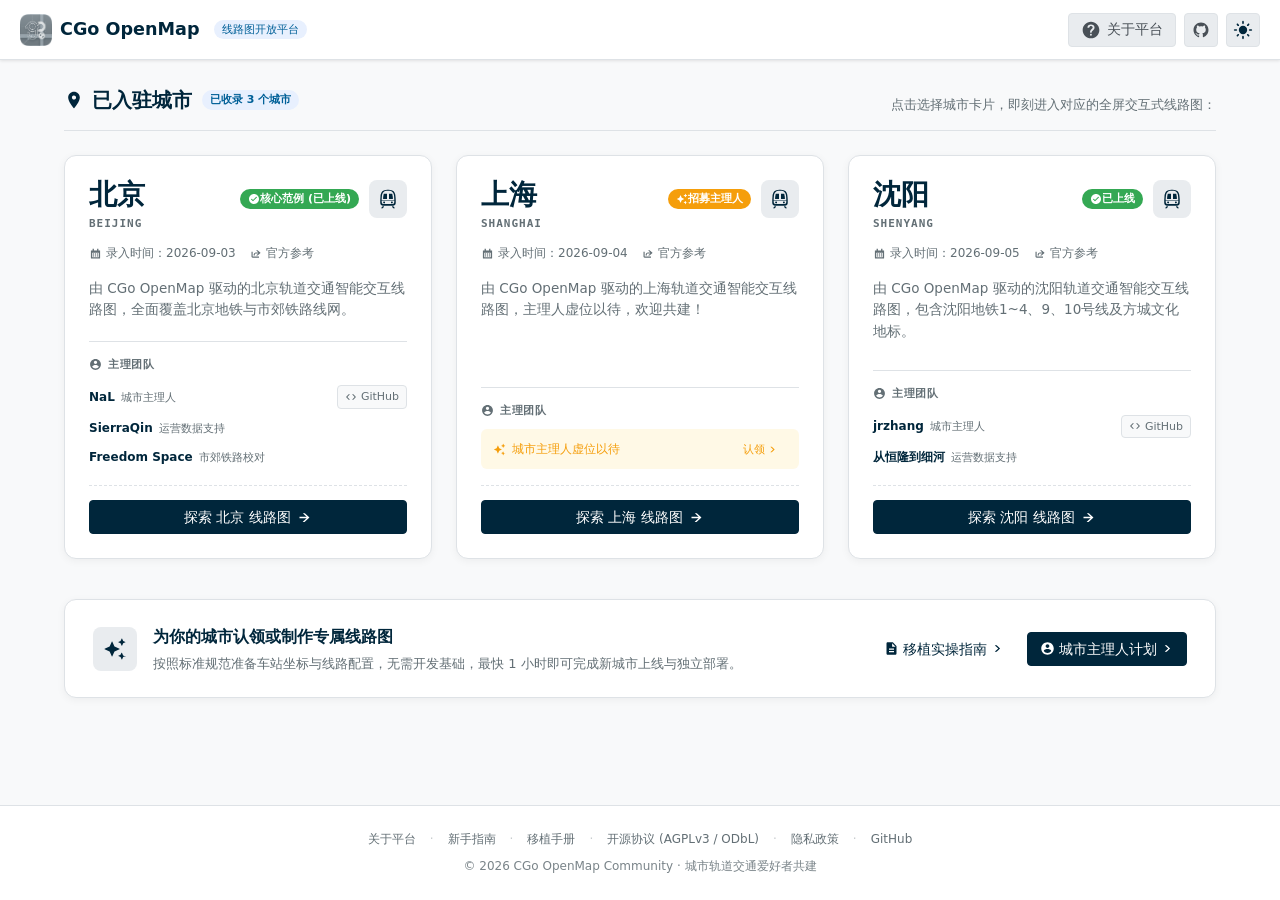
==== commit d5e4a934: "加入新的地图列表导航主页" ====
--- a/index.html
+++ b/index.html
@@ -2,51 +2,32 @@
 <html lang="zh-CN">
 
 <head>
-    <!-- ========================================================================== -->
-    <!-- 1. 基础元数据与 SEO 配置 (Metadata & SEO Settings)                          -->
-    <!-- 移植说明：制作新城市时，可在 city/data.js 中配置城市标题与描述，也会动态更新此处 -->
-    <!-- ========================================================================== -->
     <meta charset="UTF-8">
     <meta name="viewport"
         content="width=device-width, initial-scale=1.0, maximum-scale=1.0, user-scalable=no, viewport-fit=cover">
     <meta name="color-scheme" content="light dark">
-    <meta name="description" content="CGo OpenMap 是一款现代轻量、高度可扩展的开源城市轨道交通交互线路图引擎，支持快速制作和部署各城市地铁线路图。">
-    <meta name="keywords" content="CGo OpenMap, 线路图开放平台, 开源地铁图, 城市轨道交通, 地铁线路图, 轨道交通">
-    <meta name="author" content="Central Go">
-    <meta property="og:title" content="CGo OpenMap - 城市轨道交通线路图开放平台">
-    <meta property="og:description" content="轻量、现代化的开源城市轨道交通交互线路图引擎，支持自由定制与移植制作各城市线路图。">
-    <meta property="og:image" content="./assets/icons/mapicon.png">
-
-    <!-- 字体引入 (Web Fonts) -->
-    <link rel="preconnect" href="https://fonts.loli.net">
-    <link rel="preconnect" href="https://gstatic.loli.net" crossorigin>
-    <link
-        href="https://fonts.loli.net/css2?family=Arimo:wght@400;500;700&family=Noto+Sans+SC:wght@400;500;700&display=swap"
-        rel="stylesheet">
+    <meta name="description" content="CGo OpenMap - 现代轻量开源城市轨道交通交互线路图开放平台。选择城市进入全景智能线网图。">
+    <meta name="keywords" content="CGo OpenMap, 城市轨道交通, 地铁线路图, 开源地铁图, 地图开放平台">
     <link rel="shortcut icon" href="./assets/icons/favicon.ico">
+    <link rel="apple-touch-icon" href="./assets/icons/mapicon2.png">
     <link rel="manifest" href="./manifest.json">
-    <meta name="theme-color" media="(prefers-color-scheme: light)" content="#ffffff">
+    <meta name="theme-color" media="(prefers-color-scheme: light)" content="#f8f9fa">
     <meta name="theme-color" media="(prefers-color-scheme: dark)" content="#1a1a1a">
-    <link rel="apple-touch-icon" href="./assets/icons/mapicon2.png">
-    <meta name="apple-mobile-web-app-title" content="CGo OpenMap">
     <title>CGo OpenMap - 城市轨道交通线路图开放平台</title>
 
-    <!-- ========================================================================== -->
-    <!-- 2. 样式表加载 (Stylesheets)                                                 -->
-    <!-- cgo_clr.css: 基础主题色与各线路标志色 CSS 变量                                -->
-    <!-- cgo_element.css / cgo_ui.css / cgo_components.css: CGoUI 基础组件库样式表     -->
-    <!-- style.css: 地图引擎核心样式、图层布局、动画与手势响应                          -->
-    <!-- ========================================================================== -->
-    <!-- CGoUI 核心 JS 模块预编译与最高优先级预加载 -->
-    <link rel="modulepreload" href="core/cgo-ui.js?v=260903.220000">
-    <link rel="stylesheet" href="css/cgo_clr.css?v=260903.220000">
-    <link rel="stylesheet" href="css/cgo_element.css?v=260903.220000">
-    <link rel="stylesheet" href="css/cgo_ui.css?v=260903.220000">
-    <link rel="stylesheet" href="css/cgo_components.css?v=260903.220000">
-    <link rel="stylesheet" href="css/style.css?v=260903.220000">
+    <!-- CGoUI 核心 Web Components 脚本预加载 -->
+    <link rel="modulepreload" href="core/cgo-ui.js?v=260907.102500">
+    <script type="module" src="core/cgo-ui.js?v=260907.102500"></script>
+
+    <!-- 仅引用本地 css/ 样式表以保证项目完全独立性 -->
+    <link rel="stylesheet" href="css/cgo_clr.css?v=260907.102500">
+    <link rel="stylesheet" href="css/cgo_element.css?v=260907.102500">
+    <link rel="stylesheet" href="css/cgo_ui.css?v=260907.102500">
+    <link rel="stylesheet" href="css/cgo_components.css?v=260907.102500">
+
     <style>
-        /* Web Components 自定义元素未注册前的占位与防无样式闪烁 (FOUC) */
-        cgo-icon:not(:defined) {
+        /* Web Components 未注册前的优雅占位，杜绝无样式闪烁 */
+        cgo-icon:not(:defined), cgo-theme-toggle:not(:defined) {
             display: inline-flex;
             align-items: center;
             justify-content: center;
@@ -54,228 +35,736 @@
             opacity: 0.6;
         }
 
-        .title-short {
-            display: none;
-        }
-
-        .title-full {
-            display: inline;
-        }
-
+        cgo-theme-toggle {
+            display: inline-flex;
+            vertical-align: middle;
+        }
+
+        html {
+            height: auto !important;
+            overflow-x: hidden !important;
+            overflow-y: auto !important;
+        }
+
+        body.scrollable {
+            font-family: var(--font-sans);
+            background-color: var(--bg-color);
+            color: var(--text-main);
+            line-height: 1.6;
+            min-height: 100vh;
+            display: flex;
+            flex-direction: column;
+            overflow-x: hidden !important;
+            overflow-y: auto !important;
+            margin: 0;
+            transition: background-color 0.3s ease, color 0.3s ease;
+        }
+
+        /* 顶部导航微调 */
+        .tool-header {
+            box-sizing: border-box;
+        }
+
+        .header-sub-badge {
+            margin-left: 6px;
+            font-size: 11px;
+            font-weight: 500;
+        }
+
+        .header-right {
+            display: flex;
+            align-items: center;
+            gap: 8px;
+        }
+
+        .header-right .btn {
+            height: 34px;
+            display: inline-flex;
+            align-items: center;
+            gap: 6px;
+            box-sizing: border-box;
+        }
+
+        .header-right .btn-icon-only {
+            width: 34px;
+            height: 34px;
+            padding: 0;
+            justify-content: center;
+            flex-shrink: 0;
+        }
+
+        /* 页面主体架构 */
+        .portal-main {
+            flex: 1;
+            display: flex;
+            flex-direction: column;
+            width: 100%;
+        }
+
+        /* 核心内容区 */
+        .portal-content {
+            max-width: 1200px;
+            width: 100%;
+            margin: 0 auto;
+            padding: 24px 24px 56px;
+            box-sizing: border-box;
+            flex: 1;
+        }
+
+        .section-headline {
+            display: flex;
+            align-items: flex-end;
+            justify-content: space-between;
+            flex-wrap: wrap;
+            gap: 14px;
+            margin-bottom: 24px;
+            padding-bottom: 14px;
+            border-bottom: 1px solid var(--border-color);
+        }
+
+        .section-title-group {
+            display: flex;
+            align-items: center;
+            gap: 10px;
+        }
+
+        .section-title {
+            display: flex;
+            align-items: center;
+            gap: 8px;
+            color: var(--text-main);
+        }
+
+        .section-title h2 {
+            font-size: 20px;
+            font-weight: 700;
+            margin: 0;
+        }
+
+        .section-subtitle {
+            font-size: 13px;
+            color: var(--text-light);
+            margin: 0;
+        }
+
+        /* 城市主体卡片网格 */
+        .city-grid {
+            display: grid;
+            grid-template-columns: repeat(auto-fill, minmax(350px, 1fr));
+            gap: 24px;
+            margin-bottom: 40px;
+        }
+
+        /* 大气城市卡片 */
+        .city-card {
+            background: var(--card-bg);
+            border: 1px solid var(--border-color);
+            border-radius: var(--radius-lg);
+            padding: 24px;
+            text-decoration: none;
+            color: inherit;
+            display: flex;
+            flex-direction: column;
+            justify-content: space-between;
+            box-shadow: var(--shadow-sm);
+            transition: transform 0.22s cubic-bezier(0.4, 0, 0.2, 1),
+                box-shadow 0.22s cubic-bezier(0.4, 0, 0.2, 1),
+                border-color 0.22s cubic-bezier(0.4, 0, 0.2, 1);
+            cursor: pointer;
+            position: relative;
+            overflow: hidden;
+        }
+
+        .city-card:hover {
+            transform: translateY(-4px);
+            border-color: var(--primary-color);
+            box-shadow: var(--shadow-lg);
+        }
+
+        .city-card-header {
+            display: flex;
+            align-items: flex-start;
+            justify-content: space-between;
+            gap: 12px;
+            margin-bottom: 12px;
+        }
+
+        .city-identity {
+            display: flex;
+            flex-direction: column;
+        }
+
+        .city-name {
+            font-size: 28px;
+            font-weight: 800;
+            color: var(--text-main);
+            letter-spacing: -0.5px;
+            line-height: 1.1;
+            margin-bottom: 4px;
+        }
+
+        .city-code-tag {
+            font-family: var(--font-mono);
+            font-size: 11px;
+            letter-spacing: 1px;
+            color: var(--text-light);
+            text-transform: uppercase;
+            font-weight: 600;
+        }
+
+        .city-badges-box {
+            display: flex;
+            align-items: center;
+            gap: 10px;
+        }
+
+        .city-emblem {
+            width: 38px;
+            height: 38px;
+            border-radius: var(--radius-md);
+            background: var(--btn-info-bg);
+            display: flex;
+            align-items: center;
+            justify-content: center;
+            color: var(--primary-color);
+            transition: all 0.2s ease;
+            flex-shrink: 0;
+        }
+
+        [data-theme="dark"] .city-emblem {
+            color: #60a5fa;
+        }
+
+        .city-card:hover .city-emblem {
+            background: var(--primary-color);
+            color: #ffffff;
+        }
+
+        /* 城市元数据信息 */
+        .city-meta {
+            display: flex;
+            align-items: center;
+            gap: 14px;
+            font-size: 12px;
+            color: var(--text-light);
+            margin-bottom: 14px;
+            flex-wrap: wrap;
+        }
+
+        .city-meta-item {
+            display: inline-flex;
+            align-items: center;
+            gap: 4px;
+        }
+
+        .city-meta-link {
+            display: inline-flex;
+            align-items: center;
+            gap: 4px;
+            color: var(--text-light);
+            text-decoration: none;
+            transition: color 0.15s ease;
+        }
+
+        .city-meta-link:hover {
+            color: var(--primary-color);
+            text-decoration: underline;
+        }
+
+        /* 城市说明 */
+        .city-desc {
+            font-size: 13.5px;
+            color: var(--text-light);
+            line-height: 1.6;
+            margin: 0 0 20px 0;
+            flex-grow: 1;
+        }
+
+        /* 主理人板块 */
+        .city-maintainers-box {
+            border-top: 1px solid var(--border-color);
+            padding-top: 14px;
+            margin-bottom: 16px;
+        }
+
+        .maintainers-header {
+            display: flex;
+            align-items: center;
+            gap: 6px;
+            font-size: 11px;
+            font-weight: 600;
+            color: var(--text-light);
+            text-transform: uppercase;
+            letter-spacing: 0.5px;
+            margin-bottom: 10px;
+        }
+
+        .maintainer-recruiting-bar {
+            background: var(--warning-bg);
+            color: var(--warning-color);
+            border-radius: var(--radius-sm);
+            padding: 8px 12px;
+            display: flex;
+            align-items: center;
+            justify-content: space-between;
+            gap: 8px;
+            font-size: 12px;
+            font-weight: 500;
+        }
+
+        .recruiting-tag {
+            display: inline-flex;
+            align-items: center;
+            gap: 6px;
+        }
+
+        .btn-xs {
+            height: 24px;
+            padding: 2px 8px;
+            font-size: 11px;
+            gap: 2px;
+        }
+
+        .maintainers-list {
+            display: flex;
+            flex-direction: column;
+            gap: 6px;
+        }
+
+        .maintainer-item {
+            display: flex;
+            align-items: center;
+            justify-content: space-between;
+            font-size: 12px;
+            padding: 2px 0;
+        }
+
+        .maintainer-profile {
+            display: flex;
+            align-items: baseline;
+            gap: 6px;
+        }
+
+        .maintainer-name {
+            font-weight: 600;
+            color: var(--text-main);
+        }
+
+        .maintainer-role {
+            font-size: 11px;
+            color: var(--text-light);
+        }
+
+        .maintainer-gh {
+            display: inline-flex;
+            align-items: center;
+            gap: 4px;
+            font-size: 11px;
+            color: var(--text-light);
+            padding: 2px 7px;
+            border-radius: var(--radius-xs);
+            border: 1px solid var(--border-color);
+            background: var(--bg-color);
+            text-decoration: none;
+            transition: all 0.15s ease;
+        }
+
+        .maintainer-gh:hover {
+            border-color: var(--primary-color);
+            color: var(--primary-color);
+            background: var(--btn-info-bg);
+        }
+
+        /* 卡片底部操作 */
+        .card-action {
+            border-top: 1px dashed var(--border-color);
+            padding-top: 14px;
+            display: flex;
+            justify-content: flex-end;
+        }
+
+        .btn-enter {
+            width: 100%;
+            display: flex;
+            align-items: center;
+            justify-content: center;
+            gap: 6px;
+            transition: all 0.2s ease;
+        }
+
+        .enter-arrow {
+            transition: transform 0.2s ease;
+        }
+
+        .city-card:hover .enter-arrow {
+            transform: translateX(4px);
+        }
+
+        /* 移植与共建横幅 */
+        .port-banner {
+            background: var(--card-bg);
+            border: 1px solid var(--border-color);
+            border-radius: var(--radius-lg);
+            padding: 24px 28px;
+            display: flex;
+            align-items: center;
+            justify-content: space-between;
+            gap: 20px;
+            flex-wrap: wrap;
+            box-shadow: var(--shadow-sm);
+        }
+
+        .port-banner-content {
+            display: flex;
+            align-items: center;
+            gap: 16px;
+            max-width: 680px;
+        }
+
+        .port-banner-icon {
+            width: 44px;
+            height: 44px;
+            border-radius: var(--radius-md);
+            background: var(--btn-info-bg);
+            display: flex;
+            align-items: center;
+            justify-content: center;
+            color: var(--primary-color);
+            flex-shrink: 0;
+        }
+
+        .port-banner-info h3 {
+            font-size: 16px;
+            font-weight: 700;
+            color: var(--text-main);
+            margin: 0 0 4px 0;
+        }
+
+        .port-banner-info p {
+            font-size: 13px;
+            color: var(--text-light);
+            line-height: 1.5;
+            margin: 0;
+        }
+
+        .port-banner-actions {
+            display: flex;
+            align-items: center;
+            gap: 10px;
+            flex-wrap: wrap;
+        }
+
+        /* 响应式适配 */
         @media (max-width: 768px) {
-            .title-full {
+            .portal-content {
+                padding: 20px 16px 40px;
+            }
+
+            .city-grid {
+                grid-template-columns: 1fr;
+                gap: 16px;
+            }
+
+            .port-banner {
+                flex-direction: column;
+                align-items: flex-start;
+                padding: 20px;
+            }
+
+            .port-banner-actions {
+                width: 100%;
+            }
+
+            .port-banner-actions .btn {
+                flex: 1;
+            }
+
+            .header-sub-badge {
                 display: none;
             }
-
-            .title-short {
-                display: inline;
-            }
+        }
+
+        /* 页脚增强 */
+        .portal-footer {
+            padding: 24px 20px;
+            text-align: center;
+            background: var(--footer-bg);
+            border-top: 1px solid var(--border-color);
+            font-size: 12px;
+            color: var(--text-light);
+        }
+
+        .footer-nav {
+            display: flex;
+            align-items: center;
+            justify-content: center;
+            gap: 14px;
+            flex-wrap: wrap;
+            margin-bottom: 8px;
+        }
+
+        .footer-nav a {
+            color: var(--text-light);
+            text-decoration: none;
+            transition: color 0.15s ease;
+        }
+
+        .footer-nav a:hover {
+            color: var(--primary-color);
+            text-decoration: underline;
+        }
+
+        .footer-sep {
+            opacity: 0.35;
+        }
+
+        .footer-copy {
+            opacity: 0.85;
         }
     </style>
 </head>
 
-<body>
-    <!-- ========================================================================== -->
-    <!-- 3. 顶部导航栏 (Header Toolbar)                                              -->
-    <!-- 包含：返回按钮、主页链接、平台 Logo/标题、更多操作下拉菜单（偏好设置/帮助与关于） -->
-    <!-- ========================================================================== -->
+<body class="scrollable">
+    <!-- CGoUI 标准顶部导航 -->
     <header class="tool-header">
         <div class="header-left">
-            <button class="btn btn-info" onclick="history.back()" title="返回上一页">
-                <cgo-icon name="back"></cgo-icon>
-                <span>返回</span>
-            </button>
-            <a href="https://centralgo.site/" class="btn btn-primary" title="前往主页">
-                <cgo-icon name="home"></cgo-icon>
-                <span>主页</span>
+            <a href="./index.html" class="header-title-wrapper" title="CGo OpenMap 首页">
+                <img src="./assets/icons/mapicon.png" alt="CGo OpenMap" class="header-logo">
+                <span class="app-title">CGo OpenMap</span>
             </a>
+            <span class="badge badge-info header-sub-badge">线路图开放平台</span>
         </div>
-        <div class="header-center">
-            <div class="img-icon-wrapper header-logo-wrapper">
-                <img src="./assets/icons/mapicon.png" alt="Logo" class="header-logo" loading="lazy" decoding="async"
-                    fetchpriority="low"
-                    onload="this.classList.add('loaded');this.parentElement&&this.parentElement.classList.add('loaded');">
-                <cgo-icon name="sparkle" class="icon-placeholder"></cgo-icon>
+
+        <div class="header-right">
+            <a href="./readme.html" class="btn btn-info" title="关于平台与开源说明">
+                <cgo-icon name="help"></cgo-icon>
+                <span>关于平台</span>
+            </a>
+            <a href="https://github.com/NokiaimuL/CGo-OpenMap" target="_blank" class="btn btn-info btn-icon-only"
+                title="GitHub 开源仓库">
+                <svg viewBox="0 0 24 24" width="18" height="18" fill="currentColor">
+                    <path
+                        d="M12 2C6.477 2 2 6.484 2 12.017c0 4.425 2.865 8.18 6.839 9.504.5.092.682-.217.682-.483 0-.237-.008-.868-.013-1.703-2.782.605-3.369-1.343-3.369-1.343-.454-1.158-1.11-1.466-1.11-1.466-.908-.62.069-.608.069-.608 1.003.07 1.53 1.032 1.53 1.032.892 1.53 2.341 1.088 2.91.832.092-.647.35-1.088.636-1.338-2.22-.253-4.555-1.113-4.555-4.951 0-1.093.39-1.988 1.029-2.688-.103-.253-.446-1.272.098-2.65 0 0 .84-.27 2.75 1.026A9.564 9.564 0 0112 6.844c.85.004 1.705.115 2.504.337 1.909-1.296 2.747-1.027 2.747-1.027.546 1.379.202 2.398.1 2.651.64.7 1.028 1.595 1.028 2.688 0 3.848-2.339 4.695-4.566 4.943.359.309.678.92.678 1.855 0 1.338-.012 2.419-.012 2.747 0 .268.18.58.688.482A10.019 10.019 0 0022 12.017C22 6.484 17.522 2 12 2z" />
+                </svg>
+            </a>
+            <cgo-theme-toggle></cgo-theme-toggle>
+        </div>
+    </header>
+
+    <!-- 主体页面：以城市为核心主体 -->
+    <main class="portal-main">
+        <!-- 城市展陈与入口区 -->
+        <section class="portal-content">
+            <div class="section-headline">
+                <div class="section-title-group">
+                    <div class="section-title">
+                        <cgo-icon name="location" size="20"></cgo-icon>
+                        <h2>已入驻城市</h2>
+                    </div>
+                    <span class="badge badge-info" id="city-count-badge">加载中...</span>
+                </div>
+                <p class="section-subtitle">点击选择城市卡片，即刻进入对应的全屏交互式线路图：</p>
             </div>
-            <span class="app-title">
-                <span class="title-full">CGo OpenMap</span>
-                <span class="title-short">CGo OpenMap</span>
-            </span>
-        </div>
-        <div class="header-right">
-            <!-- 更多：选项下拉菜单 -->
-            <div class="dropdown options-dropdown">
-                <button id="options-btn" class="btn btn-info dropbtn" title="更多">
-                    <cgo-icon name="menu"></cgo-icon>
-                    <span>更多</span>
-                </button>
-                <div class="dropdown-content">
-                    <!-- 偏好设置 (弹窗逻辑由 core/settings.js 驱动) -->
-                    <a href="javascript:void(0)" id="settings-btn">
-                        <cgo-icon name="settings"></cgo-icon>
-                        <span>偏好设置</span>
+
+            <!-- 城市卡片网格 -->
+            <div class="city-grid" id="city-grid">
+                <!-- 由脚本读取城市注册表动态渲染 -->
+            </div>
+
+            <!-- 移植与贡献横幅 -->
+            <div class="port-banner">
+                <div class="port-banner-content">
+                    <div class="port-banner-icon">
+                        <cgo-icon name="sparkle" size="24"></cgo-icon>
+                    </div>
+                    <div class="port-banner-info">
+                        <h3>为你的城市认领或制作专属线路图</h3>
+                        <p>按照标准规范准备车站坐标与线路配置，无需开发基础，最快 1 小时即可完成新城市上线与独立部署。</p>
+                    </div>
+                </div>
+                <div class="port-banner-actions">
+                    <a href="./PORTING.md" target="_blank" class="btn btn-secondary">
+                        <cgo-icon name="file" size="15"></cgo-icon>
+                        <span>移植实操指南</span>
+                        <cgo-icon name="chevron-right" size="13"></cgo-icon>
                     </a>
-                    <!-- 帮助与关于 (弹窗逻辑由 core/help.js 驱动) -->
-                    <a href="javascript:void(0)" id="help-btn">
-                        <cgo-icon name="help"></cgo-icon>
-                        <span>帮助与关于</span>
-                    </a>
-                    <!-- 社区贡献与主理人 (指向 CONTRIBUTING.md) -->
-                    <a href="./CONTRIBUTING.md" target="_blank">
-                        <cgo-icon name="user"></cgo-icon>
-                        <span>贡献与主理人</span>
+                    <a href="./CONTRIBUTING.md" target="_blank" class="btn btn-primary">
+                        <cgo-icon name="user" size="15"></cgo-icon>
+                        <span>城市主理人计划</span>
+                        <cgo-icon name="chevron-right" size="13"></cgo-icon>
                     </a>
                 </div>
             </div>
+        </section>
+    </main>
+
+    <!-- CGoUI 标准页脚 -->
+    <footer class="portal-footer">
+        <div class="footer-nav">
+            <a href="./readme.html">关于平台</a>
+            <span class="footer-sep">·</span>
+            <a href="./QUICKSTART.md" target="_blank">新手指南</a>
+            <span class="footer-sep">·</span>
+            <a href="./PORTING.md" target="_blank">移植手册</a>
+            <span class="footer-sep">·</span>
+            <a href="./LICENSE" target="_blank">开源协议 (AGPLv3 / ODbL)</a>
+            <span class="footer-sep">·</span>
+            <a href="./privacy.html">隐私政策</a>
+            <span class="footer-sep">·</span>
+            <a href="https://github.com/NokiaimuL/CGo-OpenMap" target="_blank">GitHub</a>
         </div>
-    </header>
-
-    <!-- ========================================================================== -->
-    <!-- 4. 地图主视口与交互层 (Map Viewport & Layer Hierarchy)                        -->
-    <!-- 层级自底向上：                                                               -->
-    <!--   1. scattered-layer: 背景装饰物（如指南针、城门、河流图标等）                  -->
-    <!--   2. lines-layer: SVG 矢量线路层（绘制圆角折线）                              -->
-    <!--   3. not-open-layer: 在建/规划虚线层                                         -->
-    <!--   4. highlight-layer: 选线高亮发光层                                        -->
-    <!--   5. stations-layer: 车站圆点/换乘标记点 (Station Nodes)                      -->
-    <!--   6. labels-layer: 车站中英文名称标签 (Station Labels)                       -->
-    <!-- ========================================================================== -->
-    <div style="position: relative; flex: 1; overflow: hidden; width: 100%;">
-        <!-- 现代化浮动控制条：检索入口、缩放滑块、LBS 查找最近车站 -->
-        <div id="modern-zoom-control">
-            <button id="mz-menu" title="检索面板" style="margin-bottom: 8px;">
-                <cgo-icon name="view-grid" style="width:20px;height:20px;"></cgo-icon>
-            </button>
-            <button id="mz-in" title="放大"><cgo-icon name="zoom-in"></cgo-icon></button>
-            <div class="mz-slider-track">
-                <input type="range" id="mz-slider" min="0.5" max="3.0" step="0.1" value="1.0">
-            </div>
-            <button id="mz-out" title="缩小"><cgo-icon name="zoom-out"></cgo-icon></button>
-            <div style="width: 20px; height: 1px; background-color: #e0e0e0; margin: 4px 0;"></div>
-            <button id="locate-btn" title="查找最近车站">
-                <cgo-icon name="location" size="20"></cgo-icon>
-            </button>
+        <div class="footer-copy">
+            &copy; 2026 CGo OpenMap Community · 城市轨道交通爱好者共建
         </div>
-
-        <!-- 车站详情信息卡片面板 (由 core/script.js 与 city/beijing/stacard 动态填充) -->
-        <div id="info-panel" style="display:none;"></div>
-
-        <!-- 鼠标悬停线路显示的气泡徽标提示 -->
-        <div id="line-tooltip">
-            <img id="line-tooltip-img" src="" alt="">
-        </div>
-
-        <!-- 地图平移缩放主容器 -->
-        <div id="map-container">
-            <div id="map-content">
-                <div id="scattered-layer"></div>
-                <svg id="lines-layer"></svg>
-                <svg id="not-open-layer"></svg>
-                <svg id="highlight-layer"></svg>
-                <div id="stations-layer"></div>
-                <div id="labels-layer"></div>
-            </div>
-        </div>
-
-        <!-- 拖拽面板吸附侧边栏时的辅助幽灵阴影 -->
-        <div id="drag-ghost"></div>
-    </div>
-
-    <!-- ========================================================================== -->
-    <!-- 5. 图例与检索抽屉面板 (Legend & Search Drawer Modal)                        -->
-    <!-- 默认浮层弹出；点击固定按钮后可变为桌面端常驻侧边栏                            -->
-    <!-- ========================================================================== -->
-    <div id="legend-overlay">
-        <div class="legend-modal">
-            <button class="legend-close-btn" title="收起面板">
-                <span class="btn-content"><cgo-icon name="arrow-right" class="arrow-icon"
-                        style="transform: rotate(180deg); width: 18px; height: 18px; display: block;"></cgo-icon></span>
-            </button>
-            <button class="legend-pin-btn" id="legend-pin-btn" title="固定面板">
-                <cgo-icon name="pin-angle" size="18"></cgo-icon>
-            </button>
-            <div id="legend-content"></div>
-        </div>
-    </div>
-
-    <!-- ========================================================================== -->
-    <!-- 6. 业务脚本加载链 (Script Execution Order)                                  -->
-    <!-- 【移植重点】：                                                              -->
-    <!-- 1. 多城市注册总线 (city/data.js) 必须最先加载                                 -->
-    <!-- 2. 目标城市数据文件 (city/{city_id}/*) 依次加载                               -->
-    <!--    - {city}.js: 城市业务逻辑与关系配置                                       -->
-    <!--    - stacard/script.js: 车站卡片系统与地图切片引擎 (StaCard API)              -->
-    <!--    - data_stations.js: 车站坐标与名称                                         -->
-    <!--    - data_lines.js: 线路串联与折线点                                          -->
-    <!--    - data_virtual_transfers.js: 虚拟/站外换乘关系                             -->
-    <!--    - data_scattered.js: 地图装饰物                                            -->
-    <!--    - data_legend.js: 图例分组配置                                             -->
-    <!--    - data_timetable.js: 首末班车时刻                                         -->
-    <!--    - data_notopen.js: 在建线路虚线                                            -->
-    <!-- 3. 核心引擎 (core/script.js) 读取上述数据并统一渲染                           -->
-    <!-- 4. UI 模块 (core/help.js, core/settings.js, core/notice.js, core/cgo-ui.js) -->
-    <!-- ========================================================================== -->
-    <!-- 城市注册总线与基础元数据 -->
-    <script src="city/data.js?v=260902.210000"></script>
-    <!-- 动态按序加载当前激活城市的专属业务与全套数据文件 (根据 URL ?city= 或 LocalStorage 判定) -->
+    </footer>
+
+    <!-- 脚本加载 -->
+    <script src="city/data.js?v=260907.102500"></script>
+    <script src="core/tool-theme.js?v=260907.102500"></script>
+
+    <!-- 动态城市渲染与数据绑定 -->
     <script>
         (function () {
-            var city = window.CityDataManager ? window.CityDataManager.getCurrentCity() : null;
-            var folder = (city && city.folder) ? city.folder : "./city/beijing";
-            var cityId = (city && city.id) ? city.id : "beijing";
-            var v = "260902.210000";
-
-            // 同步写入当前激活城市的脚本依赖，确保在核心引擎执行前完成加载
-            document.write('<script src="' + folder + '/' + cityId + '.js?v=' + v + '"><\/script>');
-            document.write('<script type="module" src="' + folder + '/stacard/script.js?v=' + v + '"><\/script>');
-            document.write('<script src="' + folder + '/data_stations.js?v=' + v + '"><\/script>');
-            document.write('<script src="' + folder + '/data_lines.js?v=' + v + '"><\/script>');
-            document.write('<script src="' + folder + '/data_virtual_transfers.js?v=' + v + '"><\/script>');
-            document.write('<script src="' + folder + '/data_scattered.js?v=' + v + '"><\/script>');
-            document.write('<script src="' + folder + '/data_legend.js?v=' + v + '"><\/script>');
-            document.write('<script src="' + folder + '/data_timetable.js?v=' + v + '"><\/script>');
-            document.write('<script src="' + folder + '/data_notopen.js?v=' + v + '"><\/script>');
+            function render() {
+                const grid = document.getElementById('city-grid');
+                if (!grid) return;
+
+                const registry = window.CITY_REGISTRY || {};
+                const cities = Object.values(registry);
+
+                const countBadge = document.getElementById('city-count-badge');
+                if (countBadge) {
+                    countBadge.textContent = `已收录 ${cities.length} 个城市`;
+                }
+
+                // 按 registerDate 升序排序
+                cities.sort((a, b) => {
+                    const timeA = new Date(a.registerDate || '1970-01-01').getTime();
+                    const timeB = new Date(b.registerDate || '1970-01-01').getTime();
+                    return timeA - timeB;
+                });
+
+                grid.innerHTML = cities.map(city => {
+                    const isRecruiting = city.status === 'recruiting' || (city.maintainers && city.maintainers.some(m => m.isRecruiting));
+                    const badgeClass = isRecruiting ? 'badge-warning' : 'badge-success';
+                    const badgeIcon = isRecruiting ? 'sparkle' : 'check-circle';
+                    const badgeText = isRecruiting ? '招募主理人' : (city.isDefault ? '核心范例 (已上线)' : '已上线');
+
+                    // 主理团队展示
+                    let maintainersHtml = '';
+                    const maintainers = Array.isArray(city.maintainers) ? city.maintainers : [];
+
+                    if (isRecruiting && maintainers.length === 1 && maintainers[0].isRecruiting) {
+                        maintainersHtml = `
+                            <div class="maintainer-recruiting-bar">
+                                <div class="recruiting-tag">
+                                    <cgo-icon name="sparkle" size="13"></cgo-icon>
+                                    <span>城市主理人虚位以待</span>
+                                </div>
+                                <a href="./CONTRIBUTING.md" target="_blank" class="btn btn-secondary btn-xs" onclick="event.stopPropagation()">
+                                    <span>认领</span>
+                                    <cgo-icon name="chevron-right" size="11"></cgo-icon>
+                                </a>
+                            </div>
+                        `;
+                    } else {
+                        maintainersHtml = `
+                            <div class="maintainers-list">
+                                ${maintainers.map(m => {
+                            const ghBtn = m.github ? `
+                                        <a href="${m.github}" target="_blank" class="maintainer-gh" title="${m.name} 的 GitHub" onclick="event.stopPropagation()">
+                                            <cgo-icon name="code" size="12"></cgo-icon>
+                                            <span>GitHub</span>
+                                        </a>
+                                    ` : '';
+                            return `
+                                        <div class="maintainer-item">
+                                            <div class="maintainer-profile">
+                                                <span class="maintainer-name">${m.name}</span>
+                                                ${m.role ? `<span class="maintainer-role">${m.role}</span>` : ''}
+                                            </div>
+                                            ${ghBtn}
+                                        </div>
+                                    `;
+                        }).join('')}
+                            </div>
+                        `;
+                    }
+
+                    // 官方参考链接
+                    const officialLinkHtml = city.officialMapUrl ? `
+                        <a href="${city.officialMapUrl}" target="_blank" class="city-meta-link" title="官方地铁运营单位线网参考" onclick="event.stopPropagation()">
+                            <cgo-icon name="external" size="12"></cgo-icon>
+                            <span>官方参考</span>
+                        </a>
+                    ` : '';
+
+                    const targetUrl = `./main.html?city=${city.id}`;
+
+                    return `
+                        <div class="city-card" onclick="window.location.href='${targetUrl}'" title="进入 ${city.name} 交互线路图">
+                            <div>
+                                <div class="city-card-header">
+                                    <div class="city-identity">
+                                        <span class="city-name">${city.name}</span>
+                                        <span class="city-code-tag">${city.id.toUpperCase()}</span>
+                                    </div>
+                                    <div class="city-badges-box">
+                                        <span class="badge ${badgeClass}">
+                                            <cgo-icon name="${badgeIcon}" size="12"></cgo-icon>
+                                            <span>${badgeText}</span>
+                                        </span>
+                                        <div class="city-emblem">
+                                            <cgo-icon name="train" size="22"></cgo-icon>
+                                        </div>
+                                    </div>
+                                </div>
+
+                                <div class="city-meta">
+                                    <div class="city-meta-item">
+                                        <cgo-icon name="calendar" size="13"></cgo-icon>
+                                        <span>录入时间：${city.registerDate || '近期'}</span>
+                                    </div>
+                                    ${officialLinkHtml}
+                                </div>
+
+                                <p class="city-desc">${city.description || '暂无城市线网描述。'}</p>
+                            </div>
+
+                            <div>
+                                <div class="city-maintainers-box">
+                                    <div class="maintainers-header">
+                                        <cgo-icon name="user" size="13"></cgo-icon>
+                                        <span>主理团队</span>
+                                    </div>
+                                    ${maintainersHtml}
+                                </div>
+
+                                <div class="card-action">
+                                    <span class="btn btn-primary btn-enter">
+                                        <span>探索 ${city.name} 线路图</span>
+                                        <cgo-icon name="arrow-right" size="15" class="enter-arrow"></cgo-icon>
+                                    </span>
+                                </div>
+                            </div>
+                        </div>
+                    `;
+                }).join('');
+            }
+
+            if (document.readyState === 'loading') {
+                document.addEventListener('DOMContentLoaded', render);
+            } else {
+                render();
+            }
+
+            if ('serviceWorker' in navigator) {
+                window.addEventListener('load', function () {
+                    navigator.serviceWorker.register('./sw.js').catch(function () { });
+                });
+            }
         })();
     </script>
-    <!-- 核心地图渲染引擎 -->
-    <script type="module" src="core/script.js?v=260902.210000"></script>
-    <!-- 辅助面板逻辑 -->
-    <script src="core/help.js?v=260902.210000"></script>
-    <script src="core/settings.js?v=260902.210000"></script>
-    <script>
-        // 动态加载公告与运营通知系统
-        (function () {
-            var script = document.createElement('script');
-            script.src = "core/notice.js?v=260902.210000&t=" + Date.now();
-            document.body.appendChild(script);
-        })();
-    </script>
-    <!-- CGoUI Web Components 基础组件库 -->
-    <script type="module" src="core/cgo-ui.js?v=260902.210000"></script>
-    <script>
-        // 图片加载完毕后添加 loaded 类，配合 CSS 实现平滑淡入
-        document.addEventListener('DOMContentLoaded', function () {
-            document.querySelectorAll('.img-icon-wrapper img').forEach(function (img) {
-                if (img.complete && img.naturalWidth !== 0) {
-                    img.classList.add('loaded');
-                    if (img.parentElement) img.parentElement.classList.add('loaded');
-                }
-            });
-        });
-
-        // 注册 PWA 渐进式应用 Service Worker，提供离线访问与切片缓存
-        if ('serviceWorker' in navigator) {
-            window.addEventListener('load', function () {
-                navigator.serviceWorker.register('./sw.js')
-                    .then(function (reg) {
-                        console.log('[SW] Service Worker 注册成功，作用域:', reg.scope);
-                    })
-                    .catch(function (err) {
-                        console.warn('[SW] Service Worker 注册失败:', err);
-                    });
-            });
-        }
-    </script>
 </body>
 
 </html>
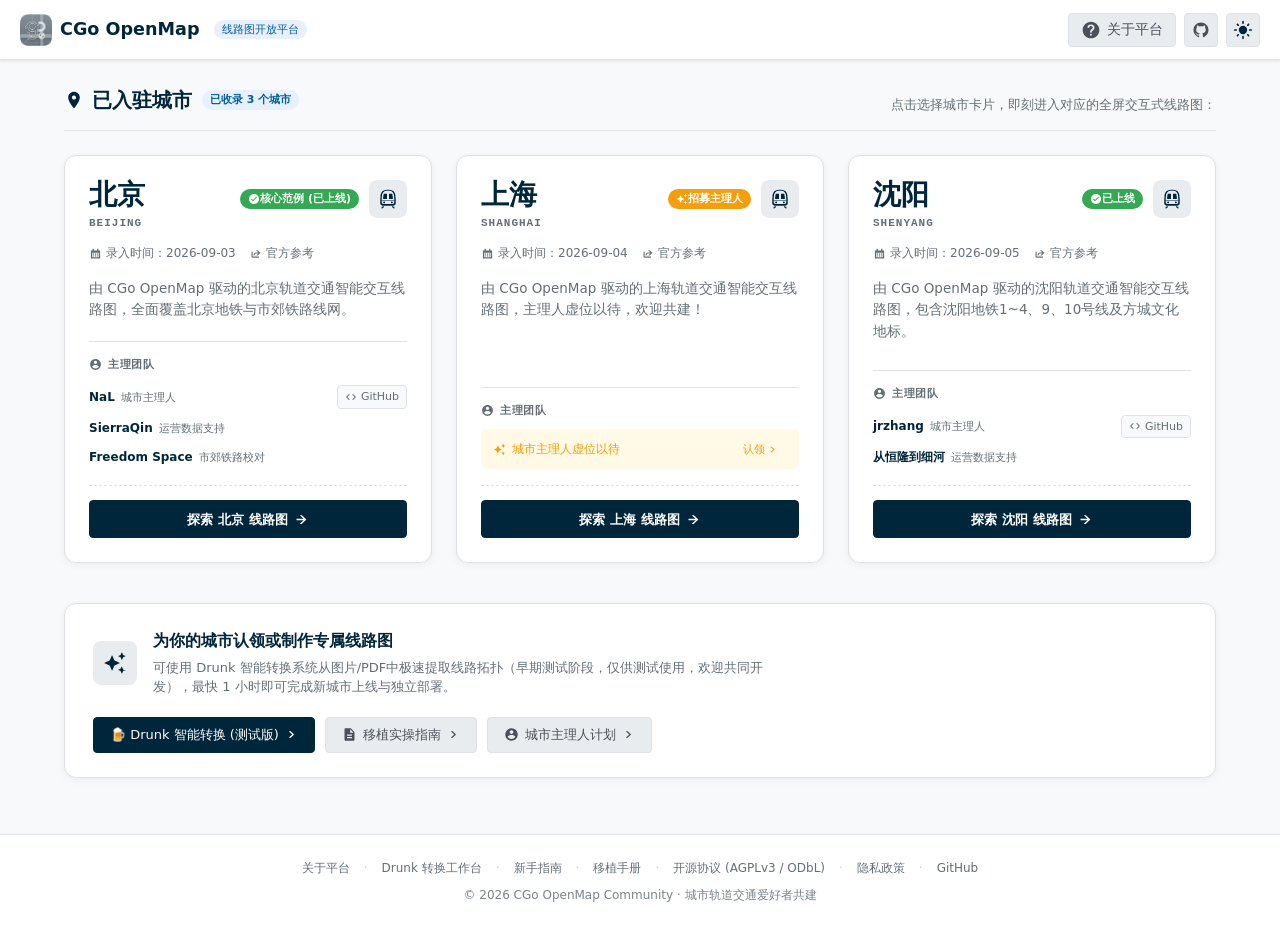
==== commit 3f5c0f17: "添加Drunk识别系统的早期版本" ====
--- a/index.html
+++ b/index.html
@@ -27,7 +27,8 @@
 
     <style>
         /* Web Components 未注册前的优雅占位，杜绝无样式闪烁 */
-        cgo-icon:not(:defined), cgo-theme-toggle:not(:defined) {
+        cgo-icon:not(:defined),
+        cgo-theme-toggle:not(:defined) {
             display: inline-flex;
             align-items: center;
             justify-content: center;
@@ -380,16 +381,29 @@
             border-top: 1px dashed var(--border-color);
             padding-top: 14px;
             display: flex;
-            justify-content: flex-end;
+            width: 100%;
         }
 
         .btn-enter {
             width: 100%;
-            display: flex;
+            height: 38px;
+            padding: 0 16px !important;
+            display: flex !important;
             align-items: center;
             justify-content: center;
             gap: 6px;
+            font-size: 13px;
+            font-weight: 600;
+            white-space: nowrap;
             transition: all 0.2s ease;
+            box-sizing: border-box;
+        }
+
+        /* 强制确保卡片与横幅按钮文字始终可见，禁止隐藏文字标签 */
+        .btn-enter span,
+        .card-action .btn span,
+        .port-banner-actions .btn span {
+            display: inline !important;
         }
 
         .enter-arrow {
@@ -454,7 +468,19 @@
             flex-wrap: wrap;
         }
 
-        /* 响应式适配 */
+        .port-banner-actions .btn {
+            height: 36px;
+            padding: 0 16px !important;
+            display: inline-flex !important;
+            align-items: center;
+            justify-content: center;
+            gap: 6px;
+            font-size: 13px;
+            white-space: nowrap;
+            flex: 0 0 auto;
+        }
+
+        /* 响应式适配：允许折行，严禁隐藏文字标签 */
         @media (max-width: 768px) {
             .portal-content {
                 padding: 20px 16px 40px;
@@ -473,14 +499,35 @@
 
             .port-banner-actions {
                 width: 100%;
+                display: flex;
+                flex-wrap: wrap;
+                gap: 10px;
             }
 
             .port-banner-actions .btn {
-                flex: 1;
+                flex: 1 1 auto;
+                min-width: max-content;
+                padding: 0 14px !important;
+                height: 36px;
+                display: inline-flex !important;
+                align-items: center;
+                justify-content: center;
+            }
+
+            .port-banner-actions .btn span,
+            .btn-enter span {
+                display: inline !important;
             }
 
             .header-sub-badge {
                 display: none;
+            }
+        }
+
+        @media (max-width: 480px) {
+            .port-banner-actions .btn {
+                flex: 1 1 100%;
+                justify-content: center;
             }
         }
 
@@ -579,16 +626,20 @@
                     </div>
                     <div class="port-banner-info">
                         <h3>为你的城市认领或制作专属线路图</h3>
-                        <p>按照标准规范准备车站坐标与线路配置，无需开发基础，最快 1 小时即可完成新城市上线与独立部署。</p>
+                        <p>可使用 Drunk 智能转换系统从图片/PDF中极速提取线路拓扑（早期测试阶段，仅供测试使用，欢迎共同开发），最快 1 小时即可完成新城市上线与独立部署。</p>
                     </div>
                 </div>
                 <div class="port-banner-actions">
-                    <a href="./PORTING.md" target="_blank" class="btn btn-secondary">
+                    <a href="./drunk/index.html" target="_blank" class="btn btn-primary" title="进入 Drunk 线路图智能转换工作台">
+                        <span>🍺 Drunk 智能转换 (测试版)</span>
+                        <cgo-icon name="chevron-right" size="13"></cgo-icon>
+                    </a>
+                    <a href="./PORTING.md" target="_blank" class="btn btn-info">
                         <cgo-icon name="file" size="15"></cgo-icon>
                         <span>移植实操指南</span>
                         <cgo-icon name="chevron-right" size="13"></cgo-icon>
                     </a>
-                    <a href="./CONTRIBUTING.md" target="_blank" class="btn btn-primary">
+                    <a href="./CONTRIBUTING.md" target="_blank" class="btn btn-info">
                         <cgo-icon name="user" size="15"></cgo-icon>
                         <span>城市主理人计划</span>
                         <cgo-icon name="chevron-right" size="13"></cgo-icon>
@@ -602,6 +653,8 @@
     <footer class="portal-footer">
         <div class="footer-nav">
             <a href="./readme.html">关于平台</a>
+            <span class="footer-sep">·</span>
+            <a href="./drunk/index.html">Drunk 转换工作台</a>
             <span class="footer-sep">·</span>
             <a href="./QUICKSTART.md" target="_blank">新手指南</a>
             <span class="footer-sep">·</span>
--- a/css/cgo_ui.css
+++ b/css/cgo_ui.css
@@ -911,7 +911,10 @@
     /* 保留文字的特殊情况 */
     .viewer-actions .btn span,
     .pdf-controls .ctrl-btn span,
-    .pdf-controls .btn span {
+    .pdf-controls .btn span,
+    .card-action .btn span,
+    .btn-enter span,
+    .port-banner-actions .btn span {
         display: inline;
     }
     .viewer-actions .btn,
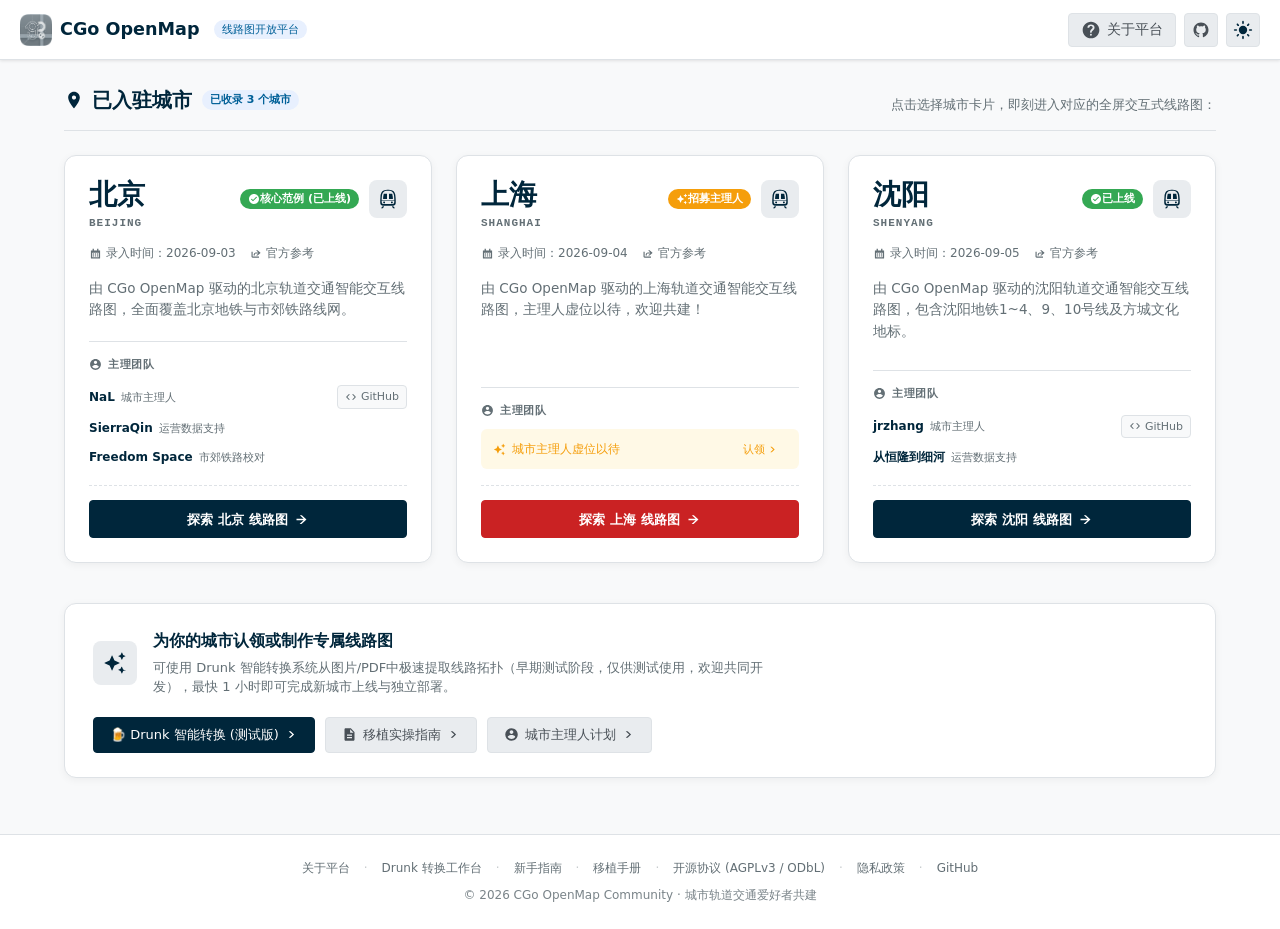
==== commit bc93e2d8: "添加城市主题色功能" ====
--- a/index.html
+++ b/index.html
@@ -794,7 +794,7 @@
                                 </div>
 
                                 <div class="card-action">
-                                    <span class="btn btn-primary btn-enter">
+                                    <span class="btn btn-primary btn-enter"${city.themeColor ? ` style="background-color: ${city.themeColor}; border-color: ${city.themeColor};"` : ''}>
                                         <span>探索 ${city.name} 线路图</span>
                                         <cgo-icon name="arrow-right" size="15" class="enter-arrow"></cgo-icon>
                                     </span>
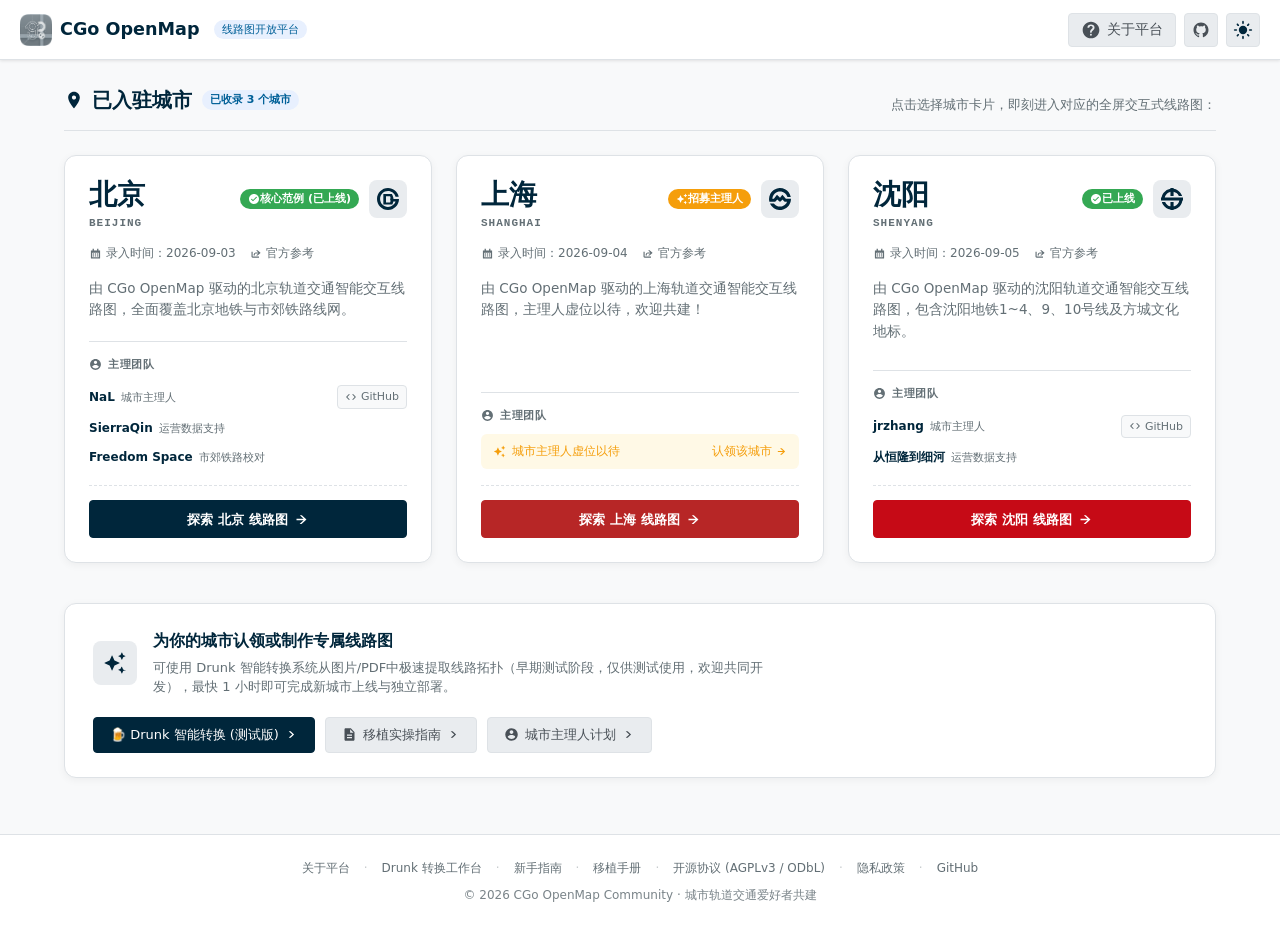
==== commit fb3ff008: "添加城市图标功能" ====
--- a/index.html
+++ b/index.html
@@ -239,6 +239,16 @@
         .city-card:hover .city-emblem {
             background: var(--primary-color);
             color: #ffffff;
+        }
+
+        .city-emblem svg {
+            width: 22px;
+            height: 22px;
+            max-width: 22px;
+            max-height: 22px;
+            fill: currentColor;
+            display: block;
+            flex-shrink: 0;
         }
 
         /* 城市元数据信息 */
@@ -678,6 +688,33 @@
     <!-- 动态城市渲染与数据绑定 -->
     <script>
         (function () {
+            // 规范化并自适应包装城市专属 SVG 图标
+            function formatCityLogoSvg(rawSvg) {
+                if (!rawSvg || typeof rawSvg !== 'string' || !rawSvg.trim()) {
+                    return '<cgo-icon name="train" size="22"></cgo-icon>';
+                }
+                let svg = rawSvg.trim();
+                // 移除 XML 声明及 DOCTYPE (如果有)
+                svg = svg.replace(/<\?xml[\s\S]*?\?>/gi, '').replace(/<!DOCTYPE[\s\S]*?>/gi, '').trim();
+                // 若收录时去除了 viewBox，根据坐标特征智能赋予初始视口 (1000 级 vs 100 级)
+                if (!/viewBox\s*=/i.test(svg)) {
+                    const pathDMatch = svg.match(/\bd=["']([^"']+)["']/i);
+                    const pathD = pathDMatch ? pathDMatch[1] : '';
+                    const nums = pathD.match(/-?\d+(?:\.\d+)?/g);
+                    const isLarge = nums && nums.some(n => Math.abs(parseFloat(n)) > 150);
+                    const initVb = isLarge ? '0 0 1024 1024' : '0 0 100 100';
+                    svg = svg.replace(/<svg\b/i, `<svg viewBox="${initVb}"`);
+                }
+                // 统一设置 width="22" height="22" fill="currentColor"，并剥离写死的固定尺寸和填充色
+                svg = svg.replace(/<svg\b([^>]*)>/i, (match, attrs) => {
+                    let cleanAttrs = attrs
+                        .replace(/\s+(width|height|fill)\s*=\s*["'][^"']*["']/gi, '')
+                        .trim();
+                    return `<svg width="22" height="22" fill="currentColor" ${cleanAttrs}>`;
+                });
+                return svg;
+            }
+
             function render() {
                 const grid = document.getElementById('city-grid');
                 if (!grid) return;
@@ -714,9 +751,9 @@
                                     <cgo-icon name="sparkle" size="13"></cgo-icon>
                                     <span>城市主理人虚位以待</span>
                                 </div>
-                                <a href="./CONTRIBUTING.md" target="_blank" class="btn btn-secondary btn-xs" onclick="event.stopPropagation()">
-                                    <span>认领</span>
-                                    <cgo-icon name="chevron-right" size="11"></cgo-icon>
+                                <a href="${maintainers[0].github || 'https://github.com/NokiaimuL/CGo-OpenMap/blob/main/CONTRIBUTING.md'}" target="_blank" class="recruiting-link" onclick="event.stopPropagation()">
+                                    <span>认领该城市</span>
+                                    <cgo-icon name="arrow-right" size="11"></cgo-icon>
                                 </a>
                             </div>
                         `;
@@ -768,7 +805,7 @@
                                             <span>${badgeText}</span>
                                         </span>
                                         <div class="city-emblem">
-                                            <cgo-icon name="train" size="22"></cgo-icon>
+                                            ${formatCityLogoSvg(city.svglogo)}
                                         </div>
                                     </div>
                                 </div>
@@ -803,6 +840,21 @@
                         </div>
                     `;
                 }).join('');
+
+                // 为去 viewBox 的自定义 SVG 图标执行边界校准 (自动校准为精确图形外包围盒，彻底兼容各种缩放基准)
+                requestAnimationFrame(() => {
+                    document.querySelectorAll('.city-emblem svg').forEach(svg => {
+                        if (!svg.classList.contains('cgo-icon')) {
+                            try {
+                                const bbox = svg.getBBox();
+                                if (bbox && bbox.width > 0 && bbox.height > 0) {
+                                    // 自动校准为图形真实外边界
+                                    svg.setAttribute('viewBox', `${bbox.x} ${bbox.y} ${bbox.width} ${bbox.height}`);
+                                }
+                            } catch (e) {}
+                        }
+                    });
+                });
             }
 
             if (document.readyState === 'loading') {
